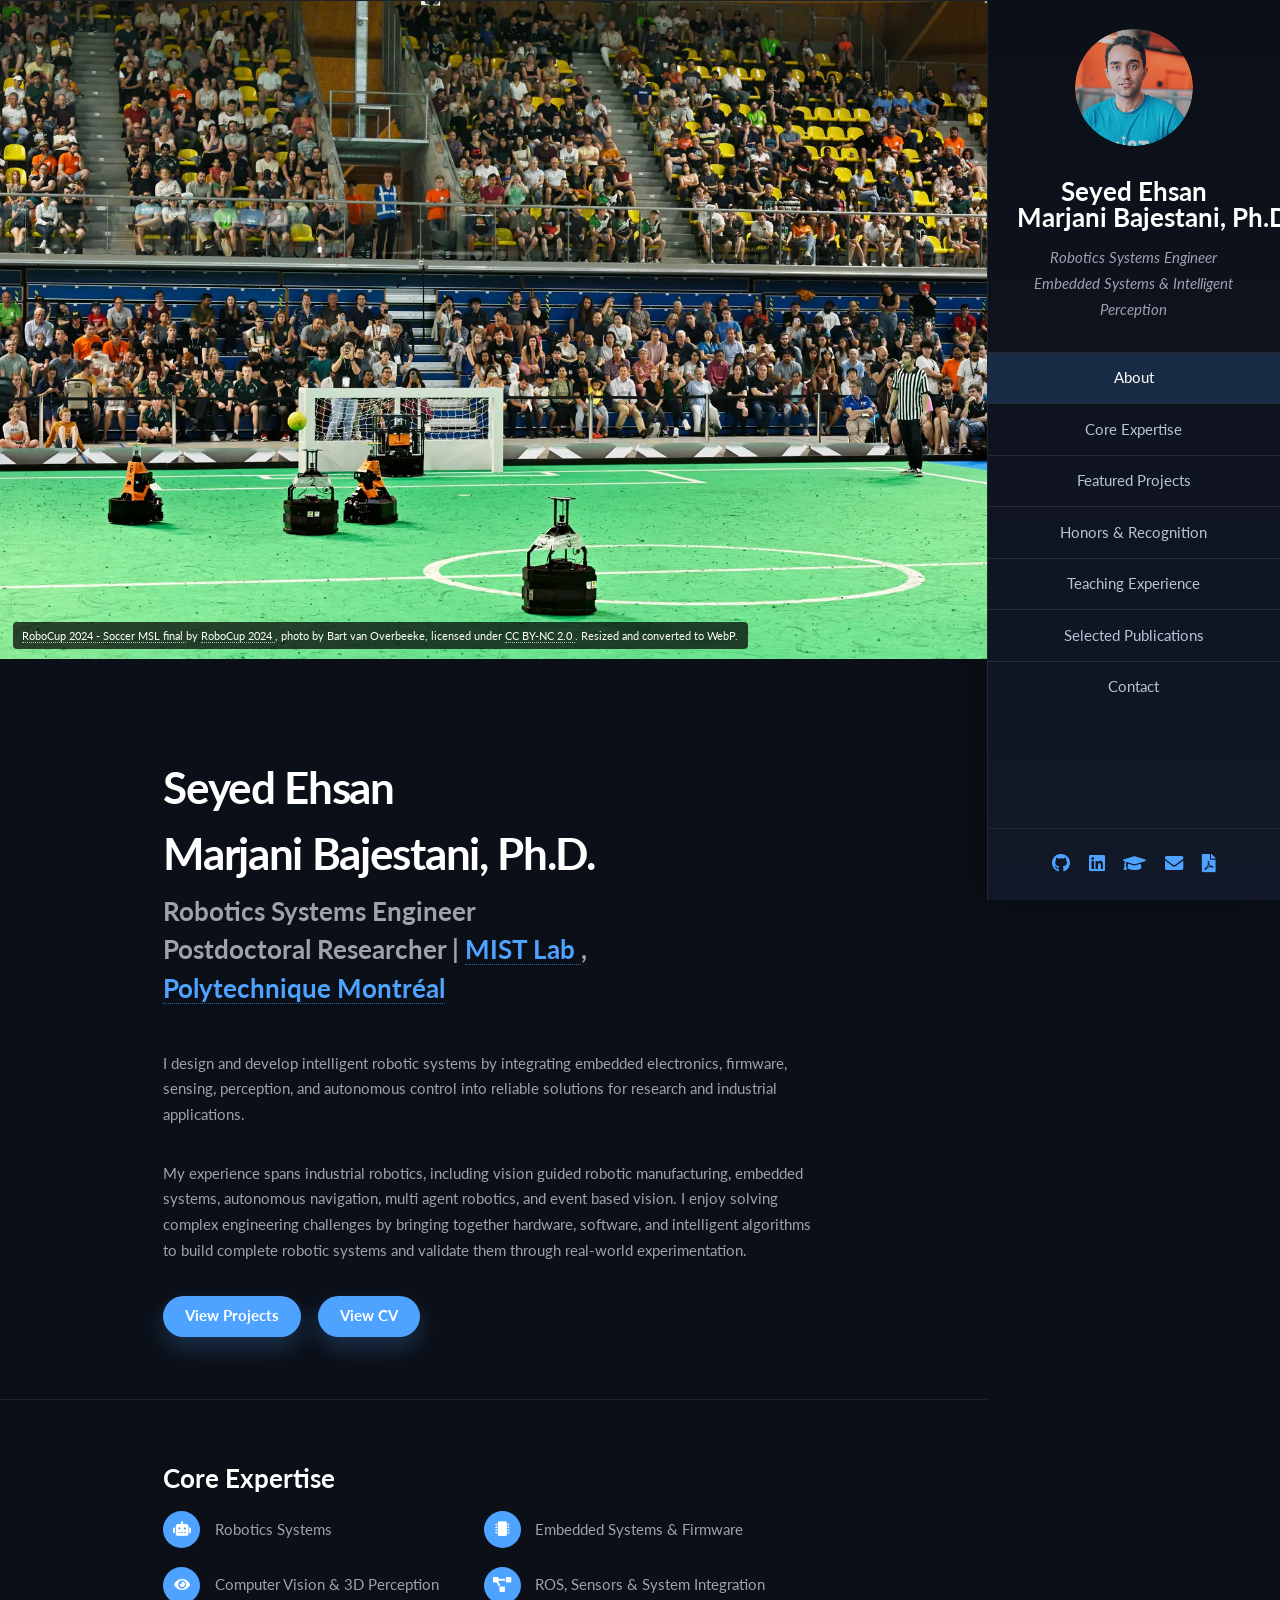
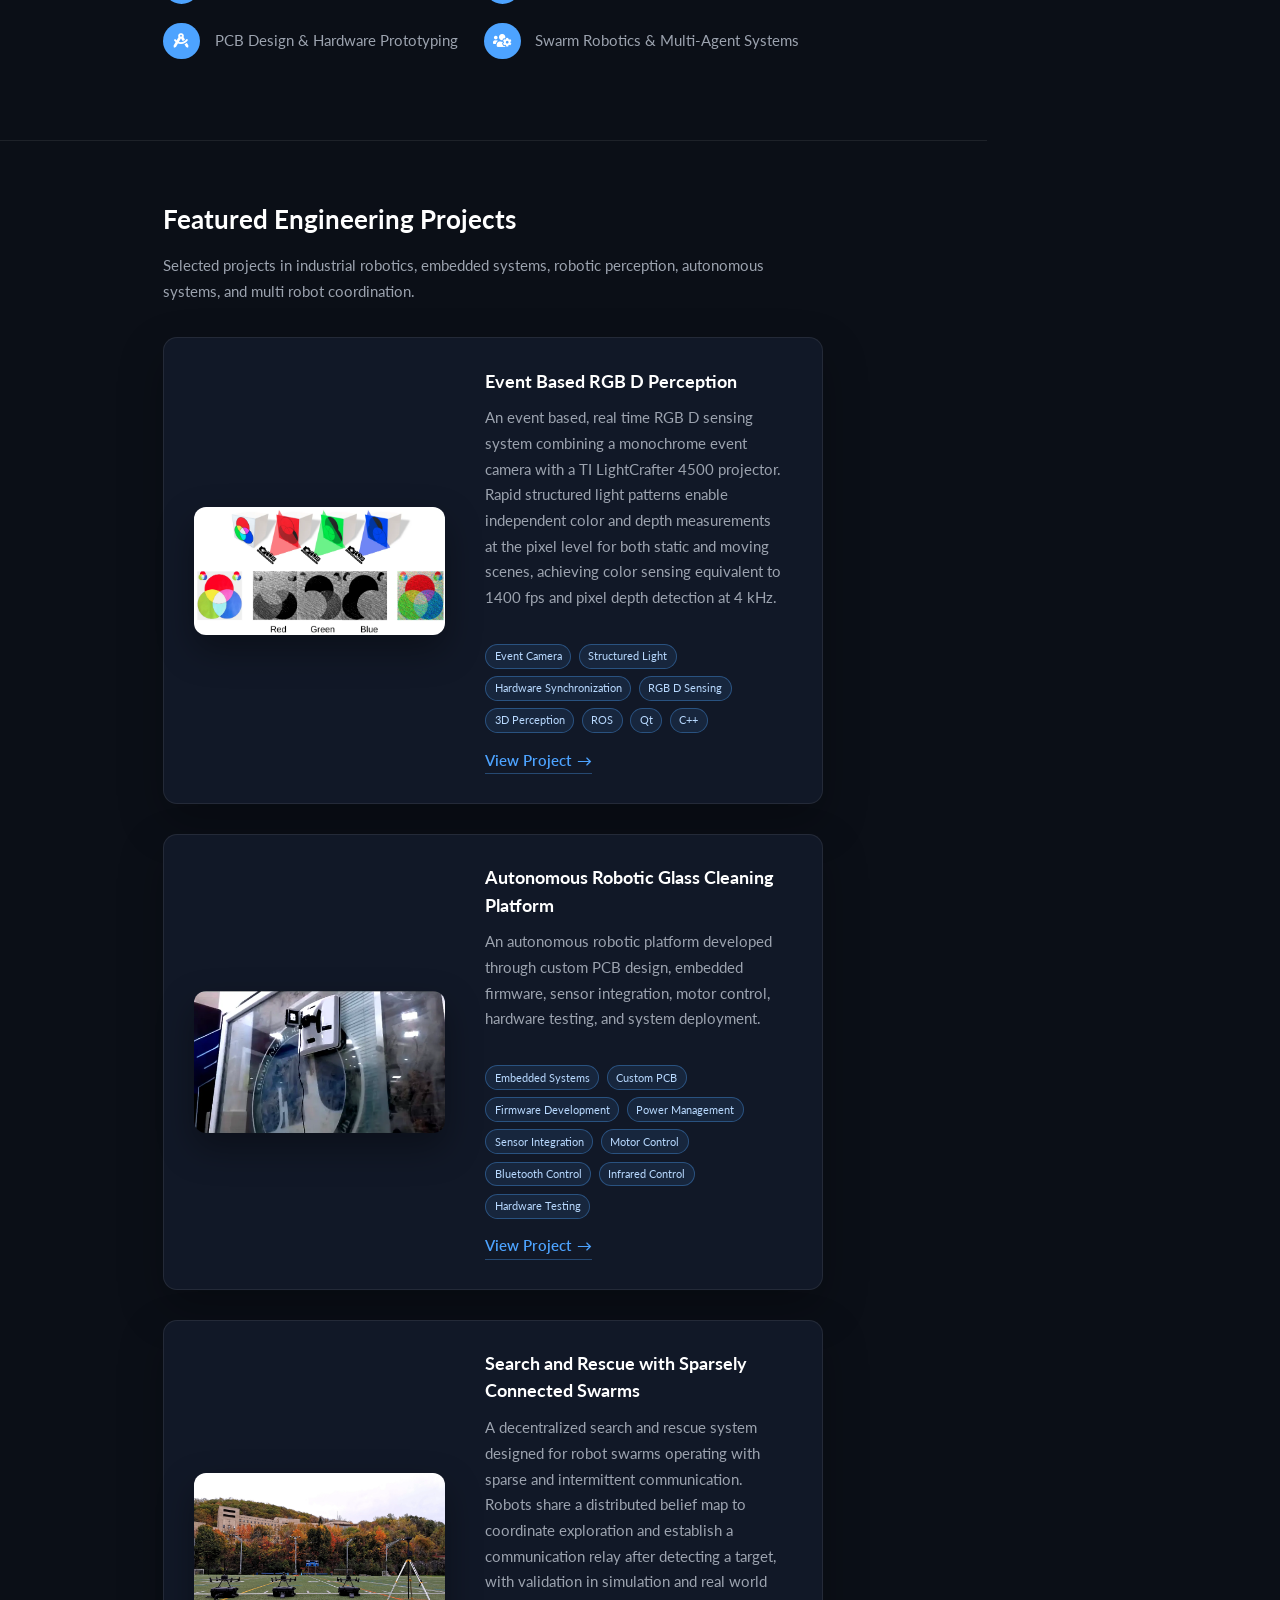
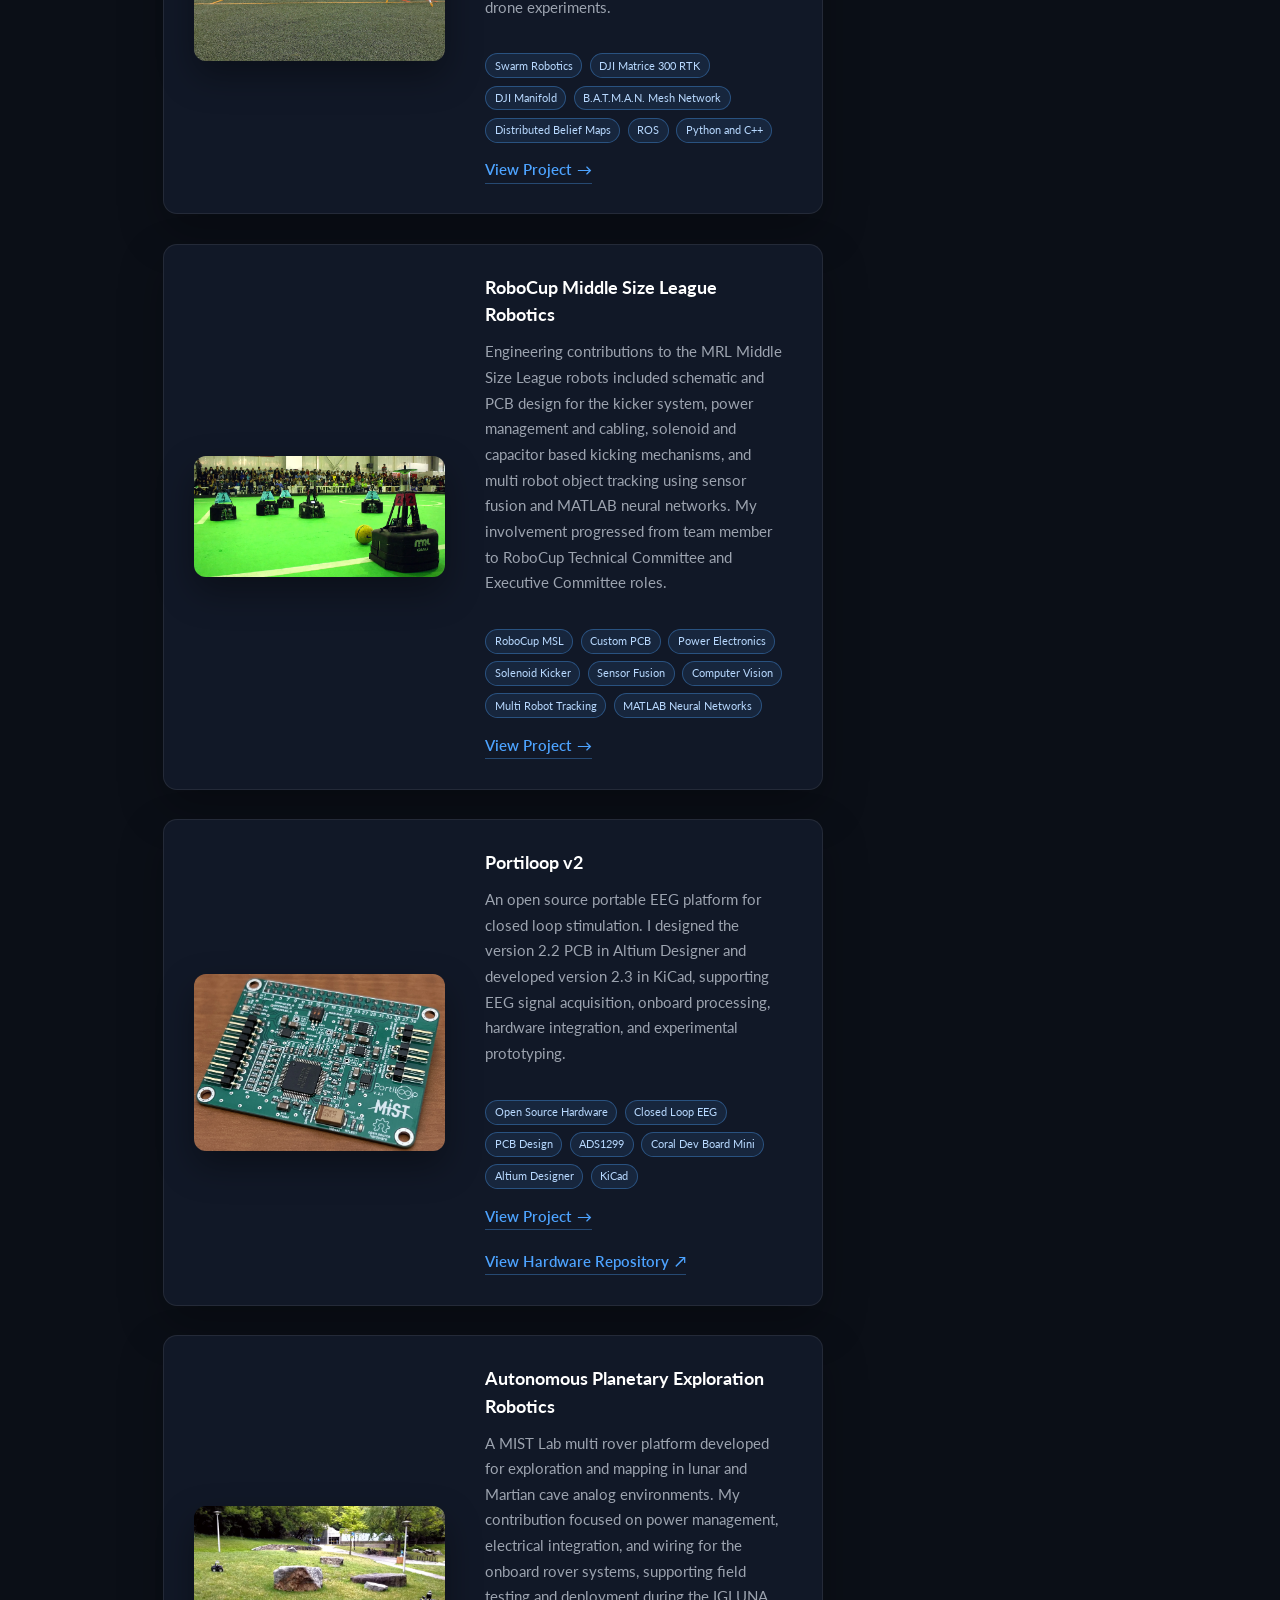
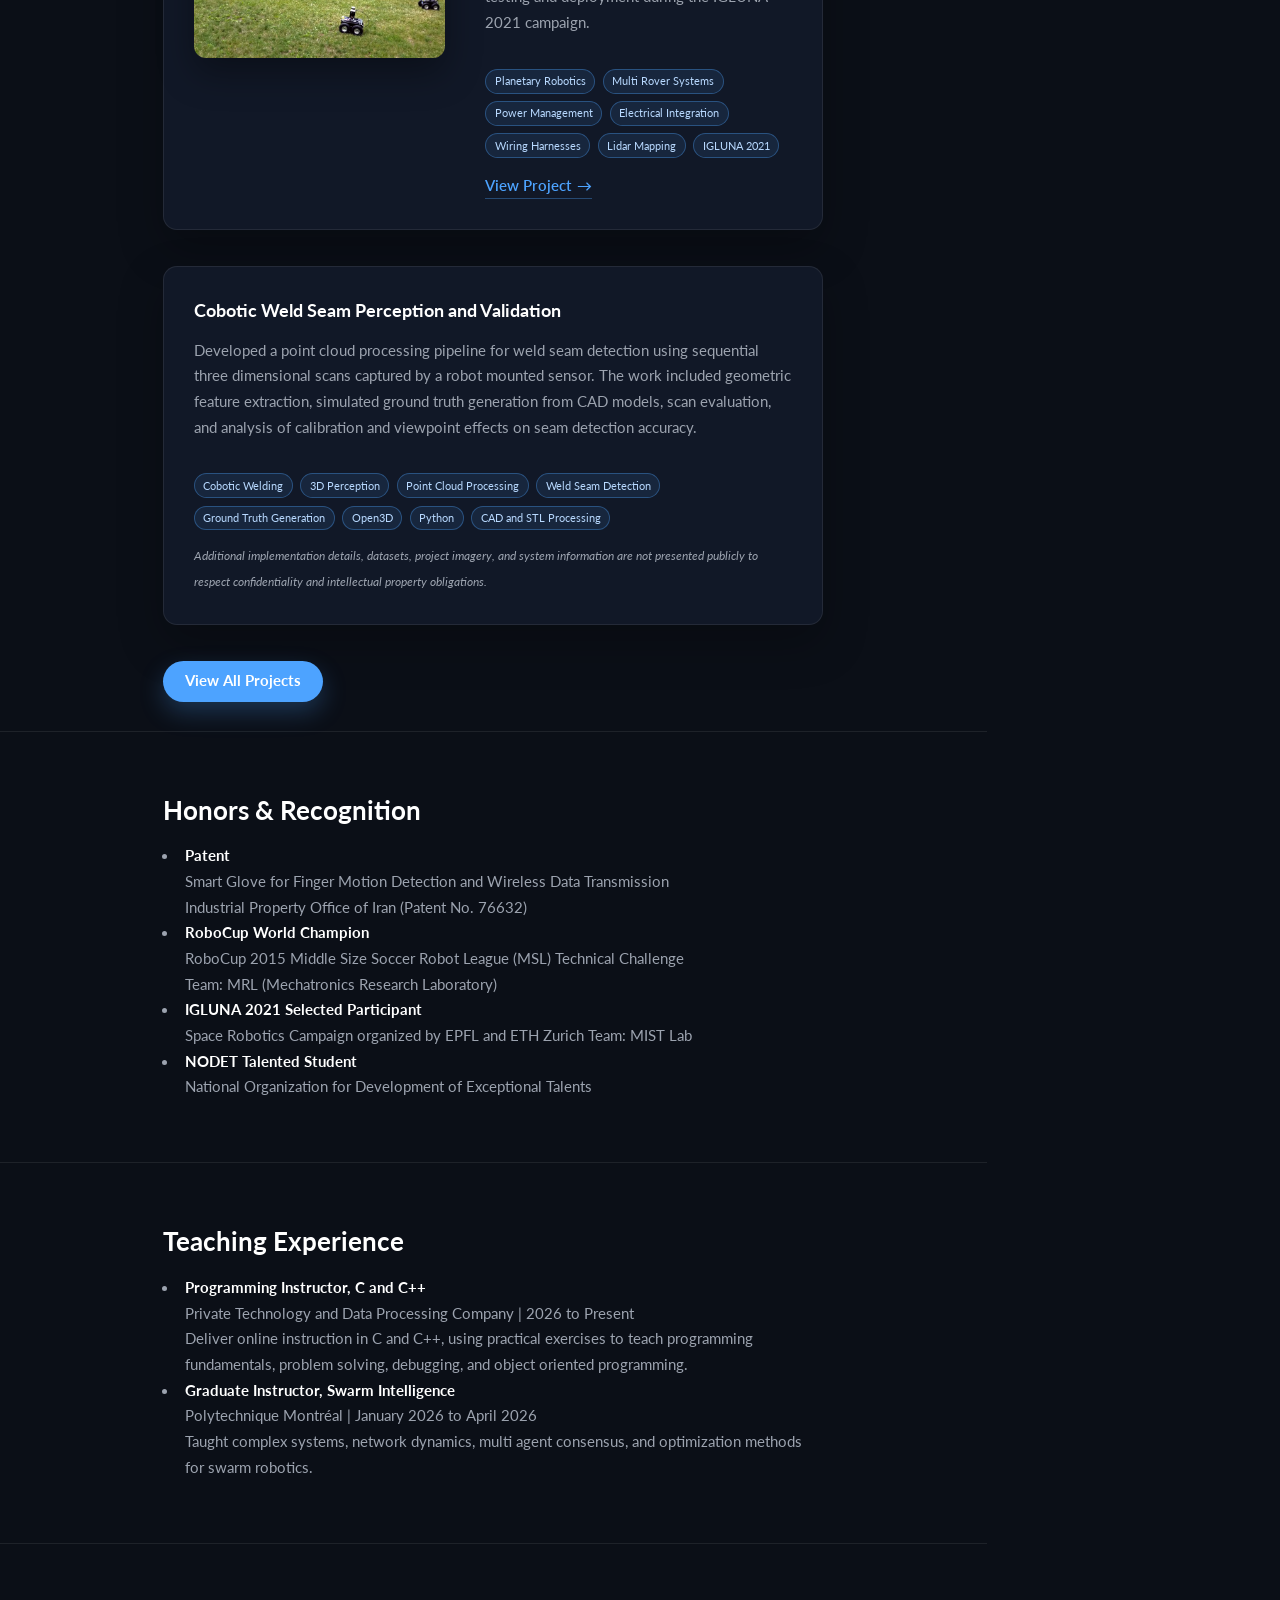
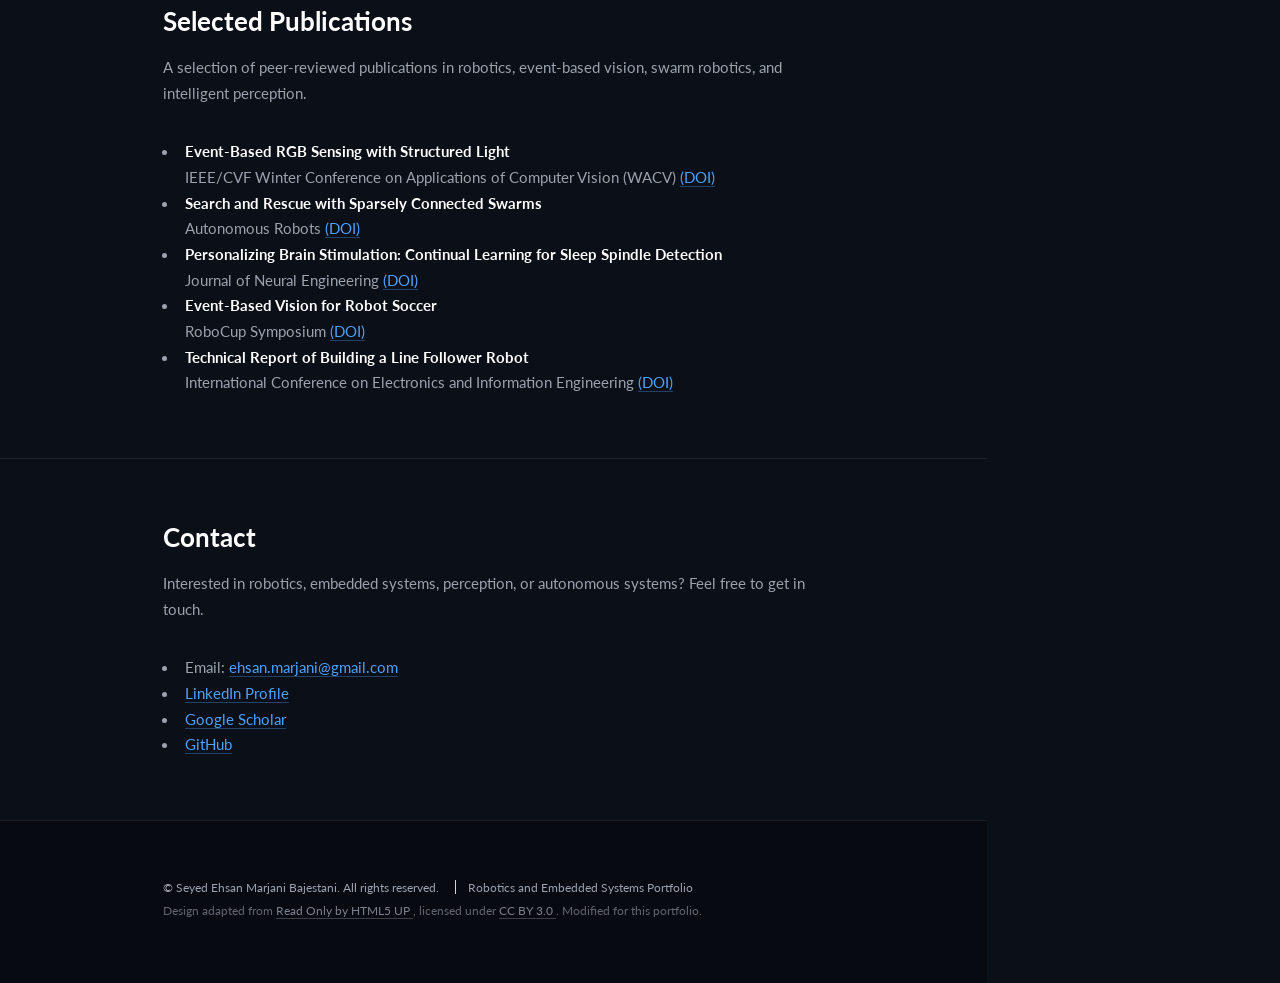
==== index.html @ 7a9eb85c "Publish engineering portfolio" ====
<!DOCTYPE HTML>
<!--
	Read Only by HTML5 UP
	html5up.net | @ajlkn
	Free for personal and commercial use under the CCA 3.0 license (html5up.net/license)
-->
<html lang="en">
	<head>
		<title>Seyed Ehsan Marjani Bajestani, Ph.D. | Robotics Systems Engineer</title>

		<meta charset="utf-8">

		<meta
			name="viewport"
			content="width=device-width, initial-scale=1">

		<meta
			name="description"
			content="Robotics systems engineering portfolio featuring embedded systems, custom electronics, intelligent perception, autonomous systems, event based vision, and multi robot robotics projects.">

		<link rel="stylesheet" href="assets/css/main.css">
		<link rel="stylesheet" href="assets/css/custom.css">
	</head>
	<body class="is-preload">

		<!-- Header -->
			<section id="header">
				<header>
    				<span class="image avatar">
        				<img src="images/profile.webp" alt="Seyed Ehsan Marjani Bajestani, Ph.D." />
    				</span>
    				<h1 id="logo">
						<a href="#">
							Seyed Ehsan<span class="sidebar-name-break"><br></span><span class="mobile-name-space"> </span>Marjani&nbsp;Bajestani,&nbsp;Ph.D.
						</a>
					</h1>
					<p>
						Robotics Systems Engineer<br>
						Embedded Systems &amp; Intelligent Perception
					</p>
				</header>

				<nav id="nav">
    				<ul>
						<li><a href="#one" class="active">About</a></li>
						<li><a href="#two">Core Expertise</a></li>
						<li><a href="#three">Featured Projects</a></li>
						<li><a href="#four">Honors &amp; Recognition</a></li>
						<li><a href="#five">Teaching Experience</a></li>
						<li><a href="#six">Selected Publications</a></li>
						<li><a href="#seven">Contact</a></li>
    				</ul>
				</nav>
				<footer>
    				<ul class="icons">
        				<li><a href="https://github.com/emarjani" class="icon brands fa-github"><span class="label">GitHub</span></a></li>
        				<li><a href="https://www.linkedin.com/in/seyed-ehsan-marjani-bajestani/" class="icon brands fa-linkedin"><span class="label">LinkedIn</span></a></li>
        				<li><a href="https://scholar.google.ca/citations?user=4OsTRVIAAAAJ&amp;hl=en" class="icon solid fa-graduation-cap"><span class="label">Google Scholar</span></a></li>
        				<li><a href="mailto:ehsan.marjani@gmail.com" class="icon solid fa-envelope"><span class="label">Email</span></a></li>
        				<li><a href="pdf/CV.pdf" target="_blank" rel="noopener noreferrer" class="icon solid fa-file-pdf"><span class="label">CV</span></a></li>
    				</ul>
				</footer>
			</section>

		<!-- Wrapper -->
			<div id="wrapper">

				<!-- Main -->
					<div id="main">

						<!-- One -->
						<section id="one">
							<div class="image main hero-image">
								<picture>
									<source
										type="image/webp"
										srcset="
											images/banner-1600.webp 1600w,
											images/banner-2560.webp 2560w
										"
										sizes="100vw">

									<img
										src="images/banner-2560.webp"
										alt="RoboCup 2024 Middle Size League soccer final"
										width="2560"
										height="1707"
										fetchpriority="high">
								</picture>

								<div class="image-credit">
									<a
										href="https://www.flickr.com/photos/robocup2024/53873465893"
										target="_blank"
										rel="noopener noreferrer">
										RoboCup 2024 - Soccer MSL final
									</a>
									by
									<a
										href="https://www.flickr.com/photos/robocup2024/"
										target="_blank"
										rel="noopener noreferrer">
										RoboCup 2024
									</a>,
									photo by Bart van Overbeeke,
									licensed under
									<a
										href="https://creativecommons.org/licenses/by-nc/2.0/"
										target="_blank"
										rel="license noopener noreferrer">
										CC BY-NC 2.0
									</a>.
									Resized and converted to WebP.
								</div>

							</div>

							<div class="container">

								<header class="major">

									<h2>Seyed Ehsan Marjani&nbsp;Bajestani,&nbsp;Ph.D.</h2>

									<p>
										Robotics Systems Engineer<br>
										Postdoctoral Researcher |
										<a
											href="https://mistlab.ca/people/ehsan-marjani/"
											target="_blank"
											rel="noopener noreferrer">
											MIST&nbsp;Lab
										</a>,
										<a
											href="https://www.polymtl.ca/"
											target="_blank"
											rel="noopener noreferrer">
											Polytechnique&nbsp;Montréal
										</a>
									</p>

								</header>

								<p>
									I design and develop intelligent robotic systems by integrating embedded
									electronics, firmware, sensing, perception, and autonomous control into
									reliable solutions for research and industrial applications.
								</p>

								<p>
									My experience spans industrial robotics, including vision guided robotic
									manufacturing, embedded systems, autonomous navigation, multi agent robotics,
									and event based vision. I enjoy solving
									complex engineering challenges by bringing together hardware, software,
									and intelligent algorithms to build complete robotic systems and validate
									them through real-world experimentation.
								</p>

								<ul class="actions">

									<li>
										<a href="#three" class="button primary">
											View Projects
										</a>
									</li>

									<li>
										<a href="pdf/CV.pdf" target="_blank" rel="noopener noreferrer" class="button">
											View CV
										</a>
									</li>

								</ul>

							</div>

						</section>


						<!-- Two -->
						<section id="two">
							<div class="container">

								<h3>Core Expertise</h3>

								<ul class="feature-icons">

									<li class="icon solid fa-robot">
										Robotics Systems
									</li>

									<li class="icon solid fa-microchip">
										Embedded Systems &amp; Firmware
									</li>

									<li class="icon solid fa-eye">
										Computer Vision &amp; 3D Perception
									</li>

									<li class="icon solid fa-project-diagram">
										ROS, Sensors &amp; System Integration
									</li>

									<li class="icon solid fa-drafting-compass">
										PCB Design &amp; Hardware Prototyping
									</li>

									<li class="icon solid fa-users-cog">
										Swarm Robotics &amp; Multi-Agent Systems
									</li>

								</ul>

							</div>
						</section>

						<!-- Three -->
						<section id="three">
							<div class="container">

								<h3>Featured Engineering Projects</h3>

								<p>
									Selected projects in industrial robotics, embedded systems, robotic
									perception, autonomous systems, and multi robot coordination.
								</p>

								<div class="features">

									<article>
										<a href="projects/event-rgbd.html" class="image">
											<img src="images/event-rgbd/ergbd.webp"
												alt="Event Based RGB D Perception">
										</a>

										<div class="inner">
											<h4>
												<a href="projects/event-rgbd.html">
													Event Based RGB D Perception
												</a>
											</h4>

											<p>
												An event based, real time RGB D sensing system combining a monochrome
												event camera with a TI LightCrafter 4500 projector. Rapid structured
												light patterns enable independent color and depth measurements at the
												pixel level for both static and moving scenes, achieving color sensing
												equivalent to 1400 fps and pixel depth detection at 4 kHz.
											</p>

											<div class="technology-tags">
												<span>Event Camera</span>
												<span>Structured Light</span>
												<span>Hardware Synchronization</span>
												<span>RGB D Sensing</span>
												<span>3D Perception</span>
												<span>ROS</span>
												<span>Qt</span>
												<span>C++</span>
											</div>
											<p class="project-link">
												<a href="projects/event-rgbd.html">
													View Project <span aria-hidden="true">&rarr;</span>
												</a>
											</p>
										</div>
									</article>


									<article>
										<a href="projects/glass-cleaner.html" class="image">
											<img src="images/glass-cleaner/glass_cleaner.webp"
												alt="Autonomous Robotic Glass Cleaning Platform">
										</a>

										<div class="inner">
											<h4>
												<a href="projects/glass-cleaner.html">
													Autonomous Robotic Glass Cleaning Platform
												</a>
											</h4>

											<p>
												An autonomous robotic platform developed through custom
												PCB design, embedded firmware, sensor integration,
												motor control, hardware testing, and system deployment.
											</p>

											<div class="technology-tags">
												<span>Embedded Systems</span>
												<span>Custom PCB</span>
												<span>Firmware Development</span>
												<span>Power Management</span>
												<span>Sensor Integration</span>
												<span>Motor Control</span>
												<span>Bluetooth Control</span>
												<span>Infrared Control</span>
												<span>Hardware Testing</span>
											</div>
											<p class="project-link">
												<a href="projects/glass-cleaner.html">
													View Project <span aria-hidden="true">&rarr;</span>
												</a>
											</p>
										</div>
									</article>


									<article>
										<a href="projects/swarm-search-rescue.html" class="image">
											<img src="images/swarm-search-rescue/swarm_search_rescue.webp"
												alt="Search and Rescue with Sparsely Connected Swarms">
										</a>

										<div class="inner">
											<h4>
												<a href="projects/swarm-search-rescue.html">
													Search and Rescue with Sparsely Connected Swarms
												</a>
											</h4>

											<p>
												A decentralized search and rescue system designed for robot swarms
												operating with sparse and intermittent communication. Robots share
												a distributed belief map to coordinate exploration and establish
												a communication relay after detecting a target, with validation in
												simulation and real world drone experiments.
											</p>

											<div class="technology-tags">
												<span>Swarm Robotics</span>
												<span>DJI Matrice 300 RTK</span>
												<span>DJI Manifold</span>
												<span>B.A.T.M.A.N. Mesh Network</span>
												<span>Distributed Belief Maps</span>
												<span>ROS</span>
												<span>Python and C++</span>
											</div>

											<p class="project-link">
												<a href="projects/swarm-search-rescue.html">
													View Project <span aria-hidden="true">&rarr;</span>
												</a>
											</p>
										</div>
									</article>


									<article>
										<a href="projects/robocup-msl.html" class="image">
											<img src="images/robocup-msl/robocup_mrl.webp"
												alt="RoboCup Middle Size League Robotics">
										</a>

										<div class="inner">
											<h4>
												<a href="projects/robocup-msl.html">
													RoboCup Middle Size League Robotics
												</a>
											</h4>

											<p>
												Engineering contributions to the MRL Middle Size League robots
												included schematic and PCB design for the kicker system, power
												management and cabling, solenoid and capacitor based kicking
												mechanisms, and multi robot object tracking using sensor fusion
												and MATLAB neural networks. My involvement progressed from team
												member to RoboCup Technical Committee and Executive Committee roles.
											</p>

											<div class="technology-tags">
												<span>RoboCup MSL</span>
												<span>Custom PCB</span>
												<span>Power Electronics</span>
												<span>Solenoid Kicker</span>
												<span>Sensor Fusion</span>
												<span>Computer Vision</span>
												<span>Multi Robot Tracking</span>
												<span>MATLAB Neural Networks</span>
											</div>

											<p class="project-link">
												<a href="projects/robocup-msl.html">
													View Project <span aria-hidden="true">&rarr;</span>
												</a>
											</p>
										</div>
									</article>


									<article>
										<a href="projects/portiloop.html" class="image">
											<img src="images/portiloop/portiloop.webp"
												alt="Portiloop v2 Open Source EEG Hardware">
										</a>

										<div class="inner">
											<h4>
												<a href="projects/portiloop.html">
													Portiloop v2
												</a>
											</h4>

											<p>
												An open source portable EEG platform for closed loop stimulation.
												I designed the version 2.2 PCB in Altium Designer and developed
												version 2.3 in KiCad, supporting EEG signal acquisition, onboard
												processing, hardware integration, and experimental prototyping.
											</p>

											<div class="technology-tags">
												<span>Open Source Hardware</span>
												<span>Closed Loop EEG</span>
												<span>PCB Design</span>
												<span>ADS1299</span>
												<span>Coral Dev Board Mini</span>
												<span>Altium Designer</span>
												<span>KiCad</span>
											</div>

											<p class="project-link">
												<a href="projects/portiloop.html">
													View Project <span aria-hidden="true">&rarr;</span>
												</a>

												<a href="https://github.com/Portiloop/portiloop-hardware"
												target="_blank"
												rel="noopener noreferrer">
													View Hardware Repository
													<span aria-hidden="true">&nearr;</span>
												</a>
											</p>
										</div>
									</article>

									<article>
										<a href="projects/planetary-exploration.html" class="image">
											<img src="images/planetary-exploration/igluna.webp"
												alt="Autonomous Planetary Exploration Robotics">
										</a>

										<div class="inner">
											<h4>
												<a href="projects/planetary-exploration.html">
													Autonomous Planetary Exploration Robotics
												</a>
											</h4>

											<p>
												A MIST Lab multi rover platform developed for exploration and
												mapping in lunar and Martian cave analog environments. My
												contribution focused on power management, electrical integration,
												and wiring for the onboard rover systems, supporting field testing
												and deployment during the IGLUNA 2021 campaign.
											</p>

											<div class="technology-tags">
												<span>Planetary Robotics</span>
												<span>Multi Rover Systems</span>
												<span>Power Management</span>
												<span>Electrical Integration</span>
												<span>Wiring Harnesses</span>
												<span>Lidar Mapping</span>
												<span>IGLUNA 2021</span>
											</div>

											<p class="project-link">
												<a href="projects/planetary-exploration.html">
													View Project <span aria-hidden="true">&rarr;</span>
												</a>
											</p>
										</div>
									</article>

								</div>

								<div class="restricted-project">

								<h4>Cobotic Weld Seam Perception and Validation</h4>

								<p>
									Developed a point cloud processing pipeline for weld seam detection
									using sequential three dimensional scans captured by a robot mounted
									sensor. The work included geometric feature extraction, simulated
									ground truth generation from CAD models, scan evaluation, and analysis
									of calibration and viewpoint effects on seam detection accuracy.
								</p>

								<div class="technology-tags">
									<span>Cobotic Welding</span>
									<span>3D Perception</span>
									<span>Point Cloud Processing</span>
									<span>Weld Seam Detection</span>
									<span>Ground Truth Generation</span>
									<span>Open3D</span>
									<span>Python</span>
									<span>CAD and STL Processing</span>
								</div>

								<p class="confidentiality-note">
									Additional implementation details, datasets, project imagery, and
									system information are not presented publicly to respect confidentiality
									and intellectual property obligations.
								</p>

							</div>

								<ul class="actions all-projects-action">
									<li>
										<a href="projects/index.html" class="button">
											View All Projects
										</a>
									</li>
								</ul>

							</div>
						</section>

						<!-- Four -->
							<section id="four">
								<div class="container">
        							<h3>Honors &amp; Recognition</h3>

        							<ul>
										<li>
											<strong>Patent</strong><br>
											Smart Glove for Finger Motion Detection and Wireless Data Transmission<br>
											Industrial Property Office of Iran (Patent No. 76632)
										</li>

	            						<li>
											<strong>RoboCup World Champion</strong><br>
											RoboCup 2015 Middle Size Soccer Robot League (MSL) Technical Challenge<br>
											Team: MRL (Mechatronics Research Laboratory)
										</li>

            							<li>
	                						<strong>IGLUNA 2021 Selected Participant</strong><br>
                							Space Robotics Campaign organized by EPFL and ETH Zurich
											Team: MIST Lab
            							</li>

            							<li>
	                						<strong>NODET Talented Student</strong><br>
                							National Organization for Development of Exceptional Talents
            							</li>

        							</ul>
    							</div>
    							
							</section>

							<!-- Five -->
							<section id="five">
								<div class="container">

									<h3>Teaching Experience</h3>

									<ul>

										<li>
											<strong>Programming Instructor, C and C++</strong><br>
											Private Technology and Data Processing Company
											<span> | 2026 to Present</span><br>
											Deliver online instruction in C and C++, using practical
											exercises to teach programming fundamentals, problem solving,
											debugging, and object oriented programming.
										</li>

										<li>
											<strong>Graduate Instructor, Swarm Intelligence</strong><br>
											Polytechnique Montréal
											<span> | January 2026 to April 2026</span><br>
											Taught complex systems, network dynamics, multi agent
											consensus, and optimization methods for swarm robotics.
										</li>

									</ul>

								</div>
    							
							</section>
							
							<!-- Six -->
							<section id="six">
								<div class="container">
        							<h3>Selected Publications</h3>

        							<p>
            							A selection of peer-reviewed publications in robotics, event-based vision,
            							swarm robotics, and intelligent perception.
        							</p>

        							<ul>
            							<li>
                							<strong>Event-Based RGB Sensing with Structured Light</strong><br>
                							IEEE/CVF Winter Conference on Applications of Computer Vision (WACV)
											<a href="https://doi.org/10.1109/WACV56688.2023.00542" target="_blank">(DOI)</a>
            							</li>

            							<li>
                							<strong>Search and Rescue with Sparsely Connected Swarms</strong><br>
                							Autonomous Robots
											<a href="https://doi.org/10.1007/s10514-022-10080-7" target="_blank">(DOI)</a>
            							</li>

            							<li>
                							<strong>Personalizing Brain Stimulation: Continual Learning for Sleep Spindle Detection</strong><br>
                							Journal of Neural Engineering
											<a href="https://doi.org/10.1088/1741-2552/adebb1" target="_blank">(DOI)</a>
            							</li>

            							<li>
                							<strong>Event-Based Vision for Robot Soccer</strong><br>
                							RoboCup Symposium
											<a href="https://doi.org/10.1007/978-3-031-85859-8_26" target="_blank">(DOI)</a>
            							</li>

										<li>
                							<strong>Technical Report of Building a Line Follower Robot</strong><br>
                							International Conference on Electronics and Information Engineering
											<a href="https://doi.org/10.1109/ICEIE.2010.5559826" target="_blank">(DOI)</a>
            							</li>
        							</ul>
    							</div>

							</section>

							<!-- Seven -->
							<section id="seven">
								<div class="container">

									<h3>Contact</h3>

									<p>
									Interested in robotics, embedded systems, perception, or autonomous systems?
									Feel free to get in touch.
									</p>

									<ul>
										<li>Email: <a href="mailto:ehsan.marjani@gmail.com">ehsan.marjani@gmail.com</a></li>
										<li><a href="https://www.linkedin.com/in/seyed-ehsan-marjani-bajestani/" target="_blank">LinkedIn Profile</a></li>
										<li><a href="https://scholar.google.ca/citations?user=4OsTRVIAAAAJ&amp;hl=en" target="_blank">Google Scholar</a></li>
										<li><a href="https://github.com/emarjani" target="_blank">GitHub</a></li>
									</ul>

								</div>
							</section>
						
					</div>

				<!-- Footer -->
					<section id="footer">

						<div class="container">

							<ul class="copyright">

								<li>
									&copy; Seyed Ehsan Marjani Bajestani. All rights reserved.
								</li>

								<li>
									Robotics and Embedded Systems Portfolio
								</li>

								<li class="template-credit">
									Design adapted from
									<a
										href="https://html5up.net/read-only"
										target="_blank"
										rel="noopener noreferrer">
										Read Only by HTML5 UP
									</a>,
									licensed under
									<a
										href="https://creativecommons.org/licenses/by/3.0/"
										target="_blank"
										rel="license noopener noreferrer">
										CC BY 3.0
									</a>.
									Modified for this portfolio.
								</li>

							</ul>

						</div>

					</section>

			</div>

		<!-- Scripts -->
			<script src="assets/js/jquery.min.js"></script>
			<script src="assets/js/jquery.scrollex.min.js"></script>
			<script src="assets/js/jquery.scrolly.min.js"></script>
			<script src="assets/js/browser.min.js"></script>
			<script src="assets/js/breakpoints.min.js"></script>
			<script src="assets/js/util.js"></script>
			<script src="assets/js/main.js"></script>
			<script src="assets/js/custom.js"></script>

	</body>
</html>
---- assets/css/main.css ----
@import url("fontawesome-all.min.css");
@import url("https://fonts.googleapis.com/css?family=Lato:400,400italic,700,700italic|Source+Code+Pro:400");

/*
	Read Only by HTML5 UP
	html5up.net | @ajlkn
	Free for personal and commercial use under the CCA 3.0 license (html5up.net/license)
*/

html, body, div, span, applet, object,
iframe, h1, h2, h3, h4, h5, h6, p, blockquote,
pre, a, abbr, acronym, address, big, cite,
code, del, dfn, em, img, ins, kbd, q, s, samp,
small, strike, strong, sub, sup, tt, var, b,
u, i, center, dl, dt, dd, ol, ul, li, fieldset,
form, label, legend, table, caption, tbody,
tfoot, thead, tr, th, td, article, aside,
canvas, details, embed, figure, figcaption,
footer, header, hgroup, menu, nav, output, ruby,
section, summary, time, mark, audio, video {
	margin: 0;
	padding: 0;
	border: 0;
	font-size: 100%;
	font: inherit;
	vertical-align: baseline;}

article, aside, details, figcaption, figure,
footer, header, hgroup, menu, nav, section {
	display: block;}

body {
	line-height: 1;
}

ol, ul {
	list-style: none;
}

blockquote, q {
	quotes: none;
}

	blockquote:before, blockquote:after, q:before, q:after {
		content: '';
		content: none;
	}

table {
	border-collapse: collapse;
	border-spacing: 0;
}

body {
	-webkit-text-size-adjust: none;
}

mark {
	background-color: transparent;
	color: inherit;
}

input::-moz-focus-inner {
	border: 0;
	padding: 0;
}

input, select, textarea {
	-moz-appearance: none;
	-webkit-appearance: none;
	-ms-appearance: none;
	appearance: none;
}

/* Basic */

	html {
		box-sizing: border-box;
	}

	*, *:before, *:after {
		box-sizing: inherit;
	}

	body {
		background: #fff;
	}

		body.is-preload *, body.is-preload *:before, body.is-preload *:after {
			-moz-animation: none !important;
			-webkit-animation: none !important;
			-ms-animation: none !important;
			animation: none !important;
			-moz-transition: none !important;
			-webkit-transition: none !important;
			-ms-transition: none !important;
			transition: none !important;
		}

	body, input, select, textarea {
		color: #888;
		font-family: "Lato", sans-serif;
		font-size: 16pt;
		font-weight: 400;
		line-height: 1.75em;
	}

	a {
		-moz-transition: color 0.2s ease-in-out, border-color 0.2s ease-in-out;
		-webkit-transition: color 0.2s ease-in-out, border-color 0.2s ease-in-out;
		-ms-transition: color 0.2s ease-in-out, border-color 0.2s ease-in-out;
		transition: color 0.2s ease-in-out, border-color 0.2s ease-in-out;
		border-bottom: solid 1px #e4e4e4;
		color: inherit;
		text-decoration: none;
	}

		a:hover {
			border-bottom-color: transparent;
			color: #4acaa8 !important;
		}

	strong, b {
		color: #777;
		font-weight: 700;
	}

	em, i {
		font-style: italic;
	}

	p {
		margin: 0 0 2.25em 0;
	}

	h1, h2, h3, h4, h5, h6 {
		color: #777;
		font-weight: 700;
		line-height: 1em;
		margin: 0 0 0.5625em 0;
	}

		h1 a, h2 a, h3 a, h4 a, h5 a, h6 a {
			border: 0;
			color: inherit;
			text-decoration: none;
		}

	h2 {
		font-size: 2em;
		line-height: 1.5em;
	}

	h3 {
		font-size: 1.75em;
		line-height: 1.5em;
	}

	h4 {
		font-size: 1.25em;
		line-height: 1.5em;
	}

	h5 {
		font-size: 0.9em;
		line-height: 1.5em;
	}

	h6 {
		font-size: 0.7em;
		line-height: 1.5em;
	}

	sub {
		font-size: 0.8em;
		position: relative;
		top: 0.5em;
	}

	sup {
		font-size: 0.8em;
		position: relative;
		top: -0.5em;
	}

	hr {
		border: 0;
		border-bottom: solid 2px #f4f4f4;
		margin: 2.25em 0;
	}

		hr.major {
			margin: 3.375em 0;
		}

	blockquote {
		border-left: solid 8px #e4e4e4;
		font-style: italic;
		margin: 0 0 2.25em 0;
		padding: 0.5em 0 0.5em 2em;
	}

	code {
		background: #555;
		border-radius: 5px;
		color: #fff;
		font-family: "Source Code Pro", monospace;
		font-size: 0.9em;
		margin: 0 0.25em;
		padding: 0.25em 0.65em;
	}

	pre {
		font-family: "Source Code Pro", monospace;
		font-size: 0.9em;
		margin: 0 0 2.25em 0;
	}

		pre code {
			-webkit-overflow-scrolling: touch;
			display: block;
			line-height: 1.5em;
			overflow-x: auto;
			padding: 1em 1.5em;
		}

	.align-left {
		text-align: left;
	}

	.align-center {
		text-align: center;
	}

	.align-right {
		text-align: right;
	}

/* Row */

	.row {
		display: flex;
		flex-wrap: wrap;
		box-sizing: border-box;
		align-items: stretch;
	}

		.row > * {
			box-sizing: border-box;
		}

		.row.gtr-uniform > * > :last-child {
			margin-bottom: 0;
		}

		.row.aln-left {
			justify-content: flex-start;
		}

		.row.aln-center {
			justify-content: center;
		}

		.row.aln-right {
			justify-content: flex-end;
		}

		.row.aln-top {
			align-items: flex-start;
		}

		.row.aln-middle {
			align-items: center;
		}

		.row.aln-bottom {
			align-items: flex-end;
		}

		.row > .imp {
			order: -1;
		}

		.row > .col-1 {
			width: 8.33333%;
		}

		.row > .off-1 {
			margin-left: 8.33333%;
		}

		.row > .col-2 {
			width: 16.66667%;
		}

		.row > .off-2 {
			margin-left: 16.66667%;
		}

		.row > .col-3 {
			width: 25%;
		}

		.row > .off-3 {
			margin-left: 25%;
		}

		.row > .col-4 {
			width: 33.33333%;
		}

		.row > .off-4 {
			margin-left: 33.33333%;
		}

		.row > .col-5 {
			width: 41.66667%;
		}

		.row > .off-5 {
			margin-left: 41.66667%;
		}

		.row > .col-6 {
			width: 50%;
		}

		.row > .off-6 {
			margin-left: 50%;
		}

		.row > .col-7 {
			width: 58.33333%;
		}

		.row > .off-7 {
			margin-left: 58.33333%;
		}

		.row > .col-8 {
			width: 66.66667%;
		}

		.row > .off-8 {
			margin-left: 66.66667%;
		}

		.row > .col-9 {
			width: 75%;
		}

		.row > .off-9 {
			margin-left: 75%;
		}

		.row > .col-10 {
			width: 83.33333%;
		}

		.row > .off-10 {
			margin-left: 83.33333%;
		}

		.row > .col-11 {
			width: 91.66667%;
		}

		.row > .off-11 {
			margin-left: 91.66667%;
		}

		.row > .col-12 {
			width: 100%;
		}

		.row > .off-12 {
			margin-left: 100%;
		}

		.row.gtr-0 {
			margin-top: 0;
			margin-left: 0em;
		}

			.row.gtr-0 > * {
				padding: 0 0 0 0em;
			}

			.row.gtr-0.gtr-uniform {
				margin-top: 0em;
			}

				.row.gtr-0.gtr-uniform > * {
					padding-top: 0em;
				}

		.row.gtr-25 {
			margin-top: 0;
			margin-left: -0.5em;
		}

			.row.gtr-25 > * {
				padding: 0 0 0 0.5em;
			}

			.row.gtr-25.gtr-uniform {
				margin-top: -0.5em;
			}

				.row.gtr-25.gtr-uniform > * {
					padding-top: 0.5em;
				}

		.row.gtr-50 {
			margin-top: 0;
			margin-left: -1em;
		}

			.row.gtr-50 > * {
				padding: 0 0 0 1em;
			}

			.row.gtr-50.gtr-uniform {
				margin-top: -1em;
			}

				.row.gtr-50.gtr-uniform > * {
					padding-top: 1em;
				}

		.row {
			margin-top: 0;
			margin-left: -2em;
		}

			.row > * {
				padding: 0 0 0 2em;
			}

			.row.gtr-uniform {
				margin-top: -2em;
			}

				.row.gtr-uniform > * {
					padding-top: 2em;
				}

		.row.gtr-150 {
			margin-top: 0;
			margin-left: -3em;
		}

			.row.gtr-150 > * {
				padding: 0 0 0 3em;
			}

			.row.gtr-150.gtr-uniform {
				margin-top: -3em;
			}

				.row.gtr-150.gtr-uniform > * {
					padding-top: 3em;
				}

		.row.gtr-200 {
			margin-top: 0;
			margin-left: -4em;
		}

			.row.gtr-200 > * {
				padding: 0 0 0 4em;
			}

			.row.gtr-200.gtr-uniform {
				margin-top: -4em;
			}

				.row.gtr-200.gtr-uniform > * {
					padding-top: 4em;
				}

		@media screen and (max-width: 1680px) {

			.row {
				display: flex;
				flex-wrap: wrap;
				box-sizing: border-box;
				align-items: stretch;
			}

				.row > * {
					box-sizing: border-box;
				}

				.row.gtr-uniform > * > :last-child {
					margin-bottom: 0;
				}

				.row.aln-left {
					justify-content: flex-start;
				}

				.row.aln-center {
					justify-content: center;
				}

				.row.aln-right {
					justify-content: flex-end;
				}

				.row.aln-top {
					align-items: flex-start;
				}

				.row.aln-middle {
					align-items: center;
				}

				.row.aln-bottom {
					align-items: flex-end;
				}

				.row > .imp-xlarge {
					order: -1;
				}

				.row > .col-1-xlarge {
					width: 8.33333%;
				}

				.row > .off-1-xlarge {
					margin-left: 8.33333%;
				}

				.row > .col-2-xlarge {
					width: 16.66667%;
				}

				.row > .off-2-xlarge {
					margin-left: 16.66667%;
				}

				.row > .col-3-xlarge {
					width: 25%;
				}

				.row > .off-3-xlarge {
					margin-left: 25%;
				}

				.row > .col-4-xlarge {
					width: 33.33333%;
				}

				.row > .off-4-xlarge {
					margin-left: 33.33333%;
				}

				.row > .col-5-xlarge {
					width: 41.66667%;
				}

				.row > .off-5-xlarge {
					margin-left: 41.66667%;
				}

				.row > .col-6-xlarge {
					width: 50%;
				}

				.row > .off-6-xlarge {
					margin-left: 50%;
				}

				.row > .col-7-xlarge {
					width: 58.33333%;
				}

				.row > .off-7-xlarge {
					margin-left: 58.33333%;
				}

				.row > .col-8-xlarge {
					width: 66.66667%;
				}

				.row > .off-8-xlarge {
					margin-left: 66.66667%;
				}

				.row > .col-9-xlarge {
					width: 75%;
				}

				.row > .off-9-xlarge {
					margin-left: 75%;
				}

				.row > .col-10-xlarge {
					width: 83.33333%;
				}

				.row > .off-10-xlarge {
					margin-left: 83.33333%;
				}

				.row > .col-11-xlarge {
					width: 91.66667%;
				}

				.row > .off-11-xlarge {
					margin-left: 91.66667%;
				}

				.row > .col-12-xlarge {
					width: 100%;
				}

				.row > .off-12-xlarge {
					margin-left: 100%;
				}

				.row.gtr-0 {
					margin-top: 0;
					margin-left: 0em;
				}

					.row.gtr-0 > * {
						padding: 0 0 0 0em;
					}

					.row.gtr-0.gtr-uniform {
						margin-top: 0em;
					}

						.row.gtr-0.gtr-uniform > * {
							padding-top: 0em;
						}

				.row.gtr-25 {
					margin-top: 0;
					margin-left: -0.5em;
				}

					.row.gtr-25 > * {
						padding: 0 0 0 0.5em;
					}

					.row.gtr-25.gtr-uniform {
						margin-top: -0.5em;
					}

						.row.gtr-25.gtr-uniform > * {
							padding-top: 0.5em;
						}

				.row.gtr-50 {
					margin-top: 0;
					margin-left: -1em;
				}

					.row.gtr-50 > * {
						padding: 0 0 0 1em;
					}

					.row.gtr-50.gtr-uniform {
						margin-top: -1em;
					}

						.row.gtr-50.gtr-uniform > * {
							padding-top: 1em;
						}

				.row {
					margin-top: 0;
					margin-left: -2em;
				}

					.row > * {
						padding: 0 0 0 2em;
					}

					.row.gtr-uniform {
						margin-top: -2em;
					}

						.row.gtr-uniform > * {
							padding-top: 2em;
						}

				.row.gtr-150 {
					margin-top: 0;
					margin-left: -3em;
				}

					.row.gtr-150 > * {
						padding: 0 0 0 3em;
					}

					.row.gtr-150.gtr-uniform {
						margin-top: -3em;
					}

						.row.gtr-150.gtr-uniform > * {
							padding-top: 3em;
						}

				.row.gtr-200 {
					margin-top: 0;
					margin-left: -4em;
				}

					.row.gtr-200 > * {
						padding: 0 0 0 4em;
					}

					.row.gtr-200.gtr-uniform {
						margin-top: -4em;
					}

						.row.gtr-200.gtr-uniform > * {
							padding-top: 4em;
						}

		}

		@media screen and (max-width: 1280px) {

			.row {
				display: flex;
				flex-wrap: wrap;
				box-sizing: border-box;
				align-items: stretch;
			}

				.row > * {
					box-sizing: border-box;
				}

				.row.gtr-uniform > * > :last-child {
					margin-bottom: 0;
				}

				.row.aln-left {
					justify-content: flex-start;
				}

				.row.aln-center {
					justify-content: center;
				}

				.row.aln-right {
					justify-content: flex-end;
				}

				.row.aln-top {
					align-items: flex-start;
				}

				.row.aln-middle {
					align-items: center;
				}

				.row.aln-bottom {
					align-items: flex-end;
				}

				.row > .imp-large {
					order: -1;
				}

				.row > .col-1-large {
					width: 8.33333%;
				}

				.row > .off-1-large {
					margin-left: 8.33333%;
				}

				.row > .col-2-large {
					width: 16.66667%;
				}

				.row > .off-2-large {
					margin-left: 16.66667%;
				}

				.row > .col-3-large {
					width: 25%;
				}

				.row > .off-3-large {
					margin-left: 25%;
				}

				.row > .col-4-large {
					width: 33.33333%;
				}

				.row > .off-4-large {
					margin-left: 33.33333%;
				}

				.row > .col-5-large {
					width: 41.66667%;
				}

				.row > .off-5-large {
					margin-left: 41.66667%;
				}

				.row > .col-6-large {
					width: 50%;
				}

				.row > .off-6-large {
					margin-left: 50%;
				}

				.row > .col-7-large {
					width: 58.33333%;
				}

				.row > .off-7-large {
					margin-left: 58.33333%;
				}

				.row > .col-8-large {
					width: 66.66667%;
				}

				.row > .off-8-large {
					margin-left: 66.66667%;
				}

				.row > .col-9-large {
					width: 75%;
				}

				.row > .off-9-large {
					margin-left: 75%;
				}

				.row > .col-10-large {
					width: 83.33333%;
				}

				.row > .off-10-large {
					margin-left: 83.33333%;
				}

				.row > .col-11-large {
					width: 91.66667%;
				}

				.row > .off-11-large {
					margin-left: 91.66667%;
				}

				.row > .col-12-large {
					width: 100%;
				}

				.row > .off-12-large {
					margin-left: 100%;
				}

				.row.gtr-0 {
					margin-top: 0;
					margin-left: 0em;
				}

					.row.gtr-0 > * {
						padding: 0 0 0 0em;
					}

					.row.gtr-0.gtr-uniform {
						margin-top: 0em;
					}

						.row.gtr-0.gtr-uniform > * {
							padding-top: 0em;
						}

				.row.gtr-25 {
					margin-top: 0;
					margin-left: -0.375em;
				}

					.row.gtr-25 > * {
						padding: 0 0 0 0.375em;
					}

					.row.gtr-25.gtr-uniform {
						margin-top: -0.375em;
					}

						.row.gtr-25.gtr-uniform > * {
							padding-top: 0.375em;
						}

				.row.gtr-50 {
					margin-top: 0;
					margin-left: -0.75em;
				}

					.row.gtr-50 > * {
						padding: 0 0 0 0.75em;
					}

					.row.gtr-50.gtr-uniform {
						margin-top: -0.75em;
					}

						.row.gtr-50.gtr-uniform > * {
							padding-top: 0.75em;
						}

				.row {
					margin-top: 0;
					margin-left: -1.5em;
				}

					.row > * {
						padding: 0 0 0 1.5em;
					}

					.row.gtr-uniform {
						margin-top: -1.5em;
					}

						.row.gtr-uniform > * {
							padding-top: 1.5em;
						}

				.row.gtr-150 {
					margin-top: 0;
					margin-left: -2.25em;
				}

					.row.gtr-150 > * {
						padding: 0 0 0 2.25em;
					}

					.row.gtr-150.gtr-uniform {
						margin-top: -2.25em;
					}

						.row.gtr-150.gtr-uniform > * {
							padding-top: 2.25em;
						}

				.row.gtr-200 {
					margin-top: 0;
					margin-left: -3em;
				}

					.row.gtr-200 > * {
						padding: 0 0 0 3em;
					}

					.row.gtr-200.gtr-uniform {
						margin-top: -3em;
					}

						.row.gtr-200.gtr-uniform > * {
							padding-top: 3em;
						}

		}

		@media screen and (max-width: 1024px) {

			.row {
				display: flex;
				flex-wrap: wrap;
				box-sizing: border-box;
				align-items: stretch;
			}

				.row > * {
					box-sizing: border-box;
				}

				.row.gtr-uniform > * > :last-child {
					margin-bottom: 0;
				}

				.row.aln-left {
					justify-content: flex-start;
				}

				.row.aln-center {
					justify-content: center;
				}

				.row.aln-right {
					justify-content: flex-end;
				}

				.row.aln-top {
					align-items: flex-start;
				}

				.row.aln-middle {
					align-items: center;
				}

				.row.aln-bottom {
					align-items: flex-end;
				}

				.row > .imp-medium {
					order: -1;
				}

				.row > .col-1-medium {
					width: 8.33333%;
				}

				.row > .off-1-medium {
					margin-left: 8.33333%;
				}

				.row > .col-2-medium {
					width: 16.66667%;
				}

				.row > .off-2-medium {
					margin-left: 16.66667%;
				}

				.row > .col-3-medium {
					width: 25%;
				}

				.row > .off-3-medium {
					margin-left: 25%;
				}

				.row > .col-4-medium {
					width: 33.33333%;
				}

				.row > .off-4-medium {
					margin-left: 33.33333%;
				}

				.row > .col-5-medium {
					width: 41.66667%;
				}

				.row > .off-5-medium {
					margin-left: 41.66667%;
				}

				.row > .col-6-medium {
					width: 50%;
				}

				.row > .off-6-medium {
					margin-left: 50%;
				}

				.row > .col-7-medium {
					width: 58.33333%;
				}

				.row > .off-7-medium {
					margin-left: 58.33333%;
				}

				.row > .col-8-medium {
					width: 66.66667%;
				}

				.row > .off-8-medium {
					margin-left: 66.66667%;
				}

				.row > .col-9-medium {
					width: 75%;
				}

				.row > .off-9-medium {
					margin-left: 75%;
				}

				.row > .col-10-medium {
					width: 83.33333%;
				}

				.row > .off-10-medium {
					margin-left: 83.33333%;
				}

				.row > .col-11-medium {
					width: 91.66667%;
				}

				.row > .off-11-medium {
					margin-left: 91.66667%;
				}

				.row > .col-12-medium {
					width: 100%;
				}

				.row > .off-12-medium {
					margin-left: 100%;
				}

				.row.gtr-0 {
					margin-top: 0;
					margin-left: 0em;
				}

					.row.gtr-0 > * {
						padding: 0 0 0 0em;
					}

					.row.gtr-0.gtr-uniform {
						margin-top: 0em;
					}

						.row.gtr-0.gtr-uniform > * {
							padding-top: 0em;
						}

				.row.gtr-25 {
					margin-top: 0;
					margin-left: -0.375em;
				}

					.row.gtr-25 > * {
						padding: 0 0 0 0.375em;
					}

					.row.gtr-25.gtr-uniform {
						margin-top: -0.375em;
					}

						.row.gtr-25.gtr-uniform > * {
							padding-top: 0.375em;
						}

				.row.gtr-50 {
					margin-top: 0;
					margin-left: -0.75em;
				}

					.row.gtr-50 > * {
						padding: 0 0 0 0.75em;
					}

					.row.gtr-50.gtr-uniform {
						margin-top: -0.75em;
					}

						.row.gtr-50.gtr-uniform > * {
							padding-top: 0.75em;
						}

				.row {
					margin-top: 0;
					margin-left: -1.5em;
				}

					.row > * {
						padding: 0 0 0 1.5em;
					}

					.row.gtr-uniform {
						margin-top: -1.5em;
					}

						.row.gtr-uniform > * {
							padding-top: 1.5em;
						}

				.row.gtr-150 {
					margin-top: 0;
					margin-left: -2.25em;
				}

					.row.gtr-150 > * {
						padding: 0 0 0 2.25em;
					}

					.row.gtr-150.gtr-uniform {
						margin-top: -2.25em;
					}

						.row.gtr-150.gtr-uniform > * {
							padding-top: 2.25em;
						}

				.row.gtr-200 {
					margin-top: 0;
					margin-left: -3em;
				}

					.row.gtr-200 > * {
						padding: 0 0 0 3em;
					}

					.row.gtr-200.gtr-uniform {
						margin-top: -3em;
					}

						.row.gtr-200.gtr-uniform > * {
							padding-top: 3em;
						}

		}

		@media screen and (max-width: 736px) {

			.row {
				display: flex;
				flex-wrap: wrap;
				box-sizing: border-box;
				align-items: stretch;
			}

				.row > * {
					box-sizing: border-box;
				}

				.row.gtr-uniform > * > :last-child {
					margin-bottom: 0;
				}

				.row.aln-left {
					justify-content: flex-start;
				}

				.row.aln-center {
					justify-content: center;
				}

				.row.aln-right {
					justify-content: flex-end;
				}

				.row.aln-top {
					align-items: flex-start;
				}

				.row.aln-middle {
					align-items: center;
				}

				.row.aln-bottom {
					align-items: flex-end;
				}

				.row > .imp-small {
					order: -1;
				}

				.row > .col-1-small {
					width: 8.33333%;
				}

				.row > .off-1-small {
					margin-left: 8.33333%;
				}

				.row > .col-2-small {
					width: 16.66667%;
				}

				.row > .off-2-small {
					margin-left: 16.66667%;
				}

				.row > .col-3-small {
					width: 25%;
				}

				.row > .off-3-small {
					margin-left: 25%;
				}

				.row > .col-4-small {
					width: 33.33333%;
				}

				.row > .off-4-small {
					margin-left: 33.33333%;
				}

				.row > .col-5-small {
					width: 41.66667%;
				}

				.row > .off-5-small {
					margin-left: 41.66667%;
				}

				.row > .col-6-small {
					width: 50%;
				}

				.row > .off-6-small {
					margin-left: 50%;
				}

				.row > .col-7-small {
					width: 58.33333%;
				}

				.row > .off-7-small {
					margin-left: 58.33333%;
				}

				.row > .col-8-small {
					width: 66.66667%;
				}

				.row > .off-8-small {
					margin-left: 66.66667%;
				}

				.row > .col-9-small {
					width: 75%;
				}

				.row > .off-9-small {
					margin-left: 75%;
				}

				.row > .col-10-small {
					width: 83.33333%;
				}

				.row > .off-10-small {
					margin-left: 83.33333%;
				}

				.row > .col-11-small {
					width: 91.66667%;
				}

				.row > .off-11-small {
					margin-left: 91.66667%;
				}

				.row > .col-12-small {
					width: 100%;
				}

				.row > .off-12-small {
					margin-left: 100%;
				}

				.row.gtr-0 {
					margin-top: 0;
					margin-left: 0em;
				}

					.row.gtr-0 > * {
						padding: 0 0 0 0em;
					}

					.row.gtr-0.gtr-uniform {
						margin-top: 0em;
					}

						.row.gtr-0.gtr-uniform > * {
							padding-top: 0em;
						}

				.row.gtr-25 {
					margin-top: 0;
					margin-left: -0.3125em;
				}

					.row.gtr-25 > * {
						padding: 0 0 0 0.3125em;
					}

					.row.gtr-25.gtr-uniform {
						margin-top: -0.3125em;
					}

						.row.gtr-25.gtr-uniform > * {
							padding-top: 0.3125em;
						}

				.row.gtr-50 {
					margin-top: 0;
					margin-left: -0.625em;
				}

					.row.gtr-50 > * {
						padding: 0 0 0 0.625em;
					}

					.row.gtr-50.gtr-uniform {
						margin-top: -0.625em;
					}

						.row.gtr-50.gtr-uniform > * {
							padding-top: 0.625em;
						}

				.row {
					margin-top: 0;
					margin-left: -1.25em;
				}

					.row > * {
						padding: 0 0 0 1.25em;
					}

					.row.gtr-uniform {
						margin-top: -1.25em;
					}

						.row.gtr-uniform > * {
							padding-top: 1.25em;
						}

				.row.gtr-150 {
					margin-top: 0;
					margin-left: -1.875em;
				}

					.row.gtr-150 > * {
						padding: 0 0 0 1.875em;
					}

					.row.gtr-150.gtr-uniform {
						margin-top: -1.875em;
					}

						.row.gtr-150.gtr-uniform > * {
							padding-top: 1.875em;
						}

				.row.gtr-200 {
					margin-top: 0;
					margin-left: -2.5em;
				}

					.row.gtr-200 > * {
						padding: 0 0 0 2.5em;
					}

					.row.gtr-200.gtr-uniform {
						margin-top: -2.5em;
					}

						.row.gtr-200.gtr-uniform > * {
							padding-top: 2.5em;
						}

		}

		@media screen and (max-width: 480px) {

			.row {
				display: flex;
				flex-wrap: wrap;
				box-sizing: border-box;
				align-items: stretch;
			}

				.row > * {
					box-sizing: border-box;
				}

				.row.gtr-uniform > * > :last-child {
					margin-bottom: 0;
				}

				.row.aln-left {
					justify-content: flex-start;
				}

				.row.aln-center {
					justify-content: center;
				}

				.row.aln-right {
					justify-content: flex-end;
				}

				.row.aln-top {
					align-items: flex-start;
				}

				.row.aln-middle {
					align-items: center;
				}

				.row.aln-bottom {
					align-items: flex-end;
				}

				.row > .imp-xsmall {
					order: -1;
				}

				.row > .col-1-xsmall {
					width: 8.33333%;
				}

				.row > .off-1-xsmall {
					margin-left: 8.33333%;
				}

				.row > .col-2-xsmall {
					width: 16.66667%;
				}

				.row > .off-2-xsmall {
					margin-left: 16.66667%;
				}

				.row > .col-3-xsmall {
					width: 25%;
				}

				.row > .off-3-xsmall {
					margin-left: 25%;
				}

				.row > .col-4-xsmall {
					width: 33.33333%;
				}

				.row > .off-4-xsmall {
					margin-left: 33.33333%;
				}

				.row > .col-5-xsmall {
					width: 41.66667%;
				}

				.row > .off-5-xsmall {
					margin-left: 41.66667%;
				}

				.row > .col-6-xsmall {
					width: 50%;
				}

				.row > .off-6-xsmall {
					margin-left: 50%;
				}

				.row > .col-7-xsmall {
					width: 58.33333%;
				}

				.row > .off-7-xsmall {
					margin-left: 58.33333%;
				}

				.row > .col-8-xsmall {
					width: 66.66667%;
				}

				.row > .off-8-xsmall {
					margin-left: 66.66667%;
				}

				.row > .col-9-xsmall {
					width: 75%;
				}

				.row > .off-9-xsmall {
					margin-left: 75%;
				}

				.row > .col-10-xsmall {
					width: 83.33333%;
				}

				.row > .off-10-xsmall {
					margin-left: 83.33333%;
				}

				.row > .col-11-xsmall {
					width: 91.66667%;
				}

				.row > .off-11-xsmall {
					margin-left: 91.66667%;
				}

				.row > .col-12-xsmall {
					width: 100%;
				}

				.row > .off-12-xsmall {
					margin-left: 100%;
				}

				.row.gtr-0 {
					margin-top: 0;
					margin-left: 0em;
				}

					.row.gtr-0 > * {
						padding: 0 0 0 0em;
					}

					.row.gtr-0.gtr-uniform {
						margin-top: 0em;
					}

						.row.gtr-0.gtr-uniform > * {
							padding-top: 0em;
						}

				.row.gtr-25 {
					margin-top: 0;
					margin-left: -0.3125em;
				}

					.row.gtr-25 > * {
						padding: 0 0 0 0.3125em;
					}

					.row.gtr-25.gtr-uniform {
						margin-top: -0.3125em;
					}

						.row.gtr-25.gtr-uniform > * {
							padding-top: 0.3125em;
						}

				.row.gtr-50 {
					margin-top: 0;
					margin-left: -0.625em;
				}

					.row.gtr-50 > * {
						padding: 0 0 0 0.625em;
					}

					.row.gtr-50.gtr-uniform {
						margin-top: -0.625em;
					}

						.row.gtr-50.gtr-uniform > * {
							padding-top: 0.625em;
						}

				.row {
					margin-top: 0;
					margin-left: -1.25em;
				}

					.row > * {
						padding: 0 0 0 1.25em;
					}

					.row.gtr-uniform {
						margin-top: -1.25em;
					}

						.row.gtr-uniform > * {
							padding-top: 1.25em;
						}

				.row.gtr-150 {
					margin-top: 0;
					margin-left: -1.875em;
				}

					.row.gtr-150 > * {
						padding: 0 0 0 1.875em;
					}

					.row.gtr-150.gtr-uniform {
						margin-top: -1.875em;
					}

						.row.gtr-150.gtr-uniform > * {
							padding-top: 1.875em;
						}

				.row.gtr-200 {
					margin-top: 0;
					margin-left: -2.5em;
				}

					.row.gtr-200 > * {
						padding: 0 0 0 2.5em;
					}

					.row.gtr-200.gtr-uniform {
						margin-top: -2.5em;
					}

						.row.gtr-200.gtr-uniform > * {
							padding-top: 2.5em;
						}

		}

/* Container */

	.container {
		margin: 0 auto;
		max-width: calc(100% - 4.5em);
		width: 45em;
	}

		.container.xsmall {
			width: 11.25em;
		}

		.container.small {
			width: 22.5em;
		}

		.container.medium {
			width: 33.75em;
		}

		.container.large {
			width: 56.25em;
		}

		.container.xlarge {
			width: 67.5em;
		}

		.container.max {
			width: 100%;
		}

		@media screen and (max-width: 1024px) {

			.container {
				width: 100% !important;
			}

		}

		@media screen and (max-width: 480px) {

			.container {
				max-width: calc(100% - 3.375em);
			}

		}

/* Section/Article */

	section.special, article.special {
		text-align: center;
	}

	header p {
		color: #aaa;
		position: relative;
		margin: 0 0 1.6875em 0;
	}

	header h2 + p {
		font-size: 1.25em;
		margin-top: -0.5em;
		line-height: 1.5em;
	}

	header h3 + p {
		font-size: 1.1em;
		margin-top: -0.35em;
		line-height: 1.5em;
	}

	header h4 + p,
	header h5 + p,
	header h6 + p {
		font-size: 0.9em;
		margin-top: -0.25em;
		line-height: 1.5em;
	}

	header.major h2 {
		color: #4acaa8;
		font-size: 3.5em;
	}

		header.major h2 + p {
			color: #777;
			font-size: 1.75em;
			font-weight: 700;
			margin-top: -0.75em;
		}

/* Form */

	form {
		margin: 0 0 2.25em 0;
	}

	label {
		color: #777;
		display: block;
		font-size: 0.9em;
		font-weight: 700;
		margin: 0 0 1.125em 0;
	}

	input::-moz-focus-inner {
		border: 0;
		padding: 0;
	}

	input[type="text"],
	input[type="password"],
	input[type="email"],
	select,
	textarea {
		-moz-appearance: none;
		-webkit-appearance: none;
		-ms-appearance: none;
		appearance: none;
		border-radius: 5px;
		border: none;
		border: solid 2px #e4e4e4;
		color: inherit;
		display: block;
		outline: 0;
		padding: 0 1em;
		text-decoration: none;
		width: 100%;
	}

		input[type="text"]:invalid,
		input[type="password"]:invalid,
		input[type="email"]:invalid,
		select:invalid,
		textarea:invalid {
			box-shadow: none;
		}

		input[type="text"]:focus,
		input[type="password"]:focus,
		input[type="email"]:focus,
		select:focus,
		textarea:focus {
			border-color: #4acaa8;
		}

	select {
		background-image: url("data:image/svg+xml;charset=utf8,%3Csvg xmlns='http://www.w3.org/2000/svg' width='40' height='40' preserveAspectRatio='none' viewBox='0 0 40 40'%3E%3Cpath d='M9.4,12.3l10.4,10.4l10.4-10.4c0.2-0.2,0.5-0.4,0.9-0.4c0.3,0,0.6,0.1,0.9,0.4l3.3,3.3c0.2,0.2,0.4,0.5,0.4,0.9 c0,0.4-0.1,0.6-0.4,0.9L20.7,31.9c-0.2,0.2-0.5,0.4-0.9,0.4c-0.3,0-0.6-0.1-0.9-0.4L4.3,17.3c-0.2-0.2-0.4-0.5-0.4-0.9 c0-0.4,0.1-0.6,0.4-0.9l3.3-3.3c0.2-0.2,0.5-0.4,0.9-0.4S9.1,12.1,9.4,12.3z' fill='%23e4e4e4' /%3E%3C/svg%3E");
		background-size: 1.25em;
		background-repeat: no-repeat;
		background-position: calc(100% - 1em) center;
		height: 2.75em;
		padding-right: 2.75em;
		text-overflow: ellipsis;
	}

		select option {
			color: #777;
			background: #fff;
		}

		select:focus::-ms-value {
			background-color: transparent;
		}

		select::-ms-expand {
			display: none;
		}

	input[type="text"],
	input[type="password"],
	input[type="email"],
	select {
		height: 2.75em;
	}

	textarea {
		padding: 0.75em 1em;
	}

	input[type="checkbox"],
	input[type="radio"] {
		-moz-appearance: none;
		-webkit-appearance: none;
		-ms-appearance: none;
		appearance: none;
		display: block;
		float: left;
		margin-right: -2em;
		opacity: 0;
		width: 1em;
		z-index: -1;
	}

		input[type="checkbox"] + label,
		input[type="radio"] + label {
			text-decoration: none;
			color: #888;
			cursor: pointer;
			display: inline-block;
			font-size: 1em;
			font-weight: 400;
			padding-left: 2.4em;
			padding-right: 0.75em;
			position: relative;
		}

			input[type="checkbox"] + label:before,
			input[type="radio"] + label:before {
				-moz-osx-font-smoothing: grayscale;
				-webkit-font-smoothing: antialiased;
				display: inline-block;
				font-style: normal;
				font-variant: normal;
				text-rendering: auto;
				line-height: 1;
				text-transform: none !important;
				font-family: 'Font Awesome 5 Free';
				font-weight: 900;
			}

			input[type="checkbox"] + label:before,
			input[type="radio"] + label:before {
				background: #fafafa;
				border-radius: 5px;
				border: solid 2px #e4e4e4;
				content: '';
				display: inline-block;
				font-size: 0.8em;
				height: 2.0625em;
				left: 0;
				line-height: 2.0625em;
				position: absolute;
				text-align: center;
				top: 0;
				width: 2.0625em;
			}

		input[type="checkbox"]:checked + label:before,
		input[type="radio"]:checked + label:before {
			background: #989898;
			border-color: #989898;
			color: #ffffff;
			content: '\f00c';
		}

		input[type="checkbox"]:focus + label:before,
		input[type="radio"]:focus + label:before {
			border-color: #4acaa8;
		}

	input[type="checkbox"] + label:before {
		border-radius: 5px;
	}

	input[type="radio"] + label:before {
		border-radius: 100%;
	}

	::-webkit-input-placeholder {
		color: #aaa !important;
		font-style: italic;
		opacity: 1.0;
	}

	:-moz-placeholder {
		color: #aaa !important;
		font-style: italic;
		opacity: 1.0;
	}

	::-moz-placeholder {
		color: #aaa !important;
		font-style: italic;
		opacity: 1.0;
	}

	:-ms-input-placeholder {
		color: #aaa !important;
		font-style: italic;
		opacity: 1.0;
	}

/* Box */

	.box {
		border-radius: 5px;
		border: solid 2px #e4e4e4;
		margin-bottom: 2.25em;
		padding: 1.5em;
	}

		.box > :last-child,
		.box > :last-child > :last-child,
		.box > :last-child > :last-child > :last-child {
			margin-bottom: 0;
		}

		.box.alt {
			border: 0;
			border-radius: 0;
			padding: 0;
		}

/* Icon */

	.icon {
		text-decoration: none;
		border-bottom: none;
		position: relative;
	}

		.icon:before {
			-moz-osx-font-smoothing: grayscale;
			-webkit-font-smoothing: antialiased;
			display: inline-block;
			font-style: normal;
			font-variant: normal;
			text-rendering: auto;
			line-height: 1;
			text-transform: none !important;
			font-family: 'Font Awesome 5 Free';
			font-weight: 400;
		}

		.icon > .label {
			display: none;
		}

		.icon:before {
			line-height: inherit;
		}

		.icon.solid:before {
			font-weight: 900;
		}

		.icon.brands:before {
			font-family: 'Font Awesome 5 Brands';
		}

/* Image */

	.image {
		border-radius: 5px;
		border: 0;
		display: inline-block;
		position: relative;
	}

		.image[data-position] img {
			-moz-object-fit: cover;
			-webkit-object-fit: cover;
			-ms-object-fit: cover;
			object-fit: cover;
			display: block;
			position: absolute;
			top: 0;
			left: 0;
			width: 100%;
			height: 100%;
		}

		.image[data-position="top left"] img {
			-moz-object-position: top left;
			-webkit-object-position: top left;
			-ms-object-position: top left;
			object-position: top left;
		}

		.image[data-position="top"] img {
			-moz-object-position: top;
			-webkit-object-position: top;
			-ms-object-position: top;
			object-position: top;
		}

		.image[data-position="top right"] img {
			-moz-object-position: top right;
			-webkit-object-position: top right;
			-ms-object-position: top right;
			object-position: top right;
		}

		.image[data-position="right"] img {
			-moz-object-position: right;
			-webkit-object-position: right;
			-ms-object-position: right;
			object-position: right;
		}

		.image[data-position="bottom right"] img {
			-moz-object-position: bottom right;
			-webkit-object-position: bottom right;
			-ms-object-position: bottom right;
			object-position: bottom right;
		}

		.image[data-position="bottom"] img {
			-moz-object-position: bottom;
			-webkit-object-position: bottom;
			-ms-object-position: bottom;
			object-position: bottom;
		}

		.image[data-position="bottom left"] img {
			-moz-object-position: bottom left;
			-webkit-object-position: bottom left;
			-ms-object-position: bottom left;
			object-position: bottom left;
		}

		.image[data-position="left"] img {
			-moz-object-position: left;
			-webkit-object-position: left;
			-ms-object-position: left;
			object-position: left;
		}

		.image[data-position="center"] img {
			-moz-object-position: center;
			-webkit-object-position: center;
			-ms-object-position: center;
			object-position: center;
		}

		.image[data-position="25% 25%"] img {
			-moz-object-position: 25% 25%;
			-webkit-object-position: 25% 25%;
			-ms-object-position: 25% 25%;
			object-position: 25% 25%;
		}

		.image[data-position="75% 25%"] img {
			-moz-object-position: 75% 25%;
			-webkit-object-position: 75% 25%;
			-ms-object-position: 75% 25%;
			object-position: 75% 25%;
		}

		.image[data-position="75% 75%"] img {
			-moz-object-position: 75% 75%;
			-webkit-object-position: 75% 75%;
			-ms-object-position: 75% 75%;
			object-position: 75% 75%;
		}

		.image[data-position="25% 75%"] img {
			-moz-object-position: 25% 75%;
			-webkit-object-position: 25% 75%;
			-ms-object-position: 25% 75%;
			object-position: 25% 75%;
		}

		.image img {
			border-radius: 5px;
			display: block;
		}

		.image.left {
			float: left;
			margin: 0 2.5em 2em 0;
			top: 0.25em;
		}

		.image.right {
			float: right;
			margin: 0 0 2em 2.5em;
			top: 0.25em;
		}

		.image.fit {
			display: block;
			margin: 0 0 2.25em 0;
			width: 100%;
		}

			.image.fit img {
				display: block;
				width: 100%;
			}

		.image.avatar {
			border-radius: 100%;
			overflow: hidden;
		}

			.image.avatar img {
				border-radius: 100%;
				display: block;
				width: 100%;
			}

		.image.main {
			display: block;
			height: 20em;
			border-radius: 0;
		}

			.image.main img {
				border-radius: 0;
			}

/* List */

	ol {
		list-style: decimal;
		margin: 0 0 2.25em 0;
		padding-left: 1.25em;
	}

		ol li {
			padding-left: 0.25em;
		}

	ul {
		list-style: disc;
		margin: 0 0 2.25em 0;
		padding-left: 1em;
	}

		ul li {
			padding-left: 0.5em;
		}

		ul.alt {
			list-style: none;
			padding-left: 0;
		}

			ul.alt li {
				border-top: solid 2px #f4f4f4;
				padding: 0.5em 0;
			}

				ul.alt li:first-child {
					border-top: 0;
					padding-top: 0;
				}

	dl {
		margin: 0 0 2.25em 0;
	}

/* Actions */

	ul.actions {
		display: -moz-flex;
		display: -webkit-flex;
		display: -ms-flex;
		display: flex;
		cursor: default;
		list-style: none;
		margin-left: -1.125em;
		padding-left: 0;
	}

		ul.actions li {
			padding: 0 0 0 1.125em;
			vertical-align: middle;
		}

		ul.actions.special {
			-moz-justify-content: center;
			-webkit-justify-content: center;
			-ms-justify-content: center;
			justify-content: center;
			width: 100%;
			margin-left: 0;
		}

			ul.actions.special li:first-child {
				padding-left: 0;
			}

		ul.actions.stacked {
			-moz-flex-direction: column;
			-webkit-flex-direction: column;
			-ms-flex-direction: column;
			flex-direction: column;
			margin-left: 0;
		}

			ul.actions.stacked li {
				padding: 1.125em 0 0 0;
			}

				ul.actions.stacked li:first-child {
					padding-top: 0;
				}

		ul.actions.fit {
			width: calc(100% + 1.125em);
		}

			ul.actions.fit li {
				-moz-flex-grow: 1;
				-webkit-flex-grow: 1;
				-ms-flex-grow: 1;
				flex-grow: 1;
				-moz-flex-shrink: 1;
				-webkit-flex-shrink: 1;
				-ms-flex-shrink: 1;
				flex-shrink: 1;
				width: 100%;
			}

				ul.actions.fit li > * {
					width: 100%;
				}

			ul.actions.fit.stacked {
				width: 100%;
			}

		@media screen and (max-width: 480px) {

			ul.actions:not(.fixed) {
				-moz-flex-direction: column;
				-webkit-flex-direction: column;
				-ms-flex-direction: column;
				flex-direction: column;
				margin-left: 0;
				width: 100% !important;
			}

				ul.actions:not(.fixed) li {
					-moz-flex-grow: 1;
					-webkit-flex-grow: 1;
					-ms-flex-grow: 1;
					flex-grow: 1;
					-moz-flex-shrink: 1;
					-webkit-flex-shrink: 1;
					-ms-flex-shrink: 1;
					flex-shrink: 1;
					padding: 1.125em 0 0 0;
					text-align: center;
					width: 100%;
				}

					ul.actions:not(.fixed) li > * {
						width: 100%;
					}

					ul.actions:not(.fixed) li:first-child {
						padding-top: 0;
					}

					ul.actions:not(.fixed) li input[type="submit"],
					ul.actions:not(.fixed) li input[type="reset"],
					ul.actions:not(.fixed) li input[type="button"],
					ul.actions:not(.fixed) li button,
					ul.actions:not(.fixed) li .button {
						width: 100%;
					}

						ul.actions:not(.fixed) li input[type="submit"].icon:before,
						ul.actions:not(.fixed) li input[type="reset"].icon:before,
						ul.actions:not(.fixed) li input[type="button"].icon:before,
						ul.actions:not(.fixed) li button.icon:before,
						ul.actions:not(.fixed) li .button.icon:before {
							margin-left: -0.5rem;
						}

		}

/* Feature Icons */

	ul.feature-icons {
		list-style: none;
		padding-left: 0;
	}

		ul.feature-icons li {
			text-decoration: none;
			display: inline-block;
			margin: 0 0 1.6875em 0;
			padding: 0.35em 0 0 3.5em;
			position: relative;
			vertical-align: top;
			width: 48%;
		}

			ul.feature-icons li:before {
				-moz-osx-font-smoothing: grayscale;
				-webkit-font-smoothing: antialiased;
				display: inline-block;
				font-style: normal;
				font-variant: normal;
				text-rendering: auto;
				line-height: 1;
				text-transform: none !important;
				font-family: 'Font Awesome 5 Free';
				font-weight: 400;
			}

			ul.feature-icons li:before {
				background: #4acaa8;
				border-radius: 100%;
				color: #ffffff;
				display: block;
				height: 2.5em;
				left: 0;
				line-height: 2.5em;
				position: absolute;
				text-align: center;
				top: 0;
				width: 2.5em;
			}

/* Icons */

	ul.icons {
		cursor: default;
		list-style: none;
		padding-left: 0;
	}

		ul.icons li {
			display: inline-block;
			padding: 0 1em 0 0;
		}

			ul.icons li:last-child {
				padding-right: 0 !important;
			}

			ul.icons li .icon:before {
				font-size: 1.25em;
			}

/* Table */

	.table-wrapper {
		-webkit-overflow-scrolling: touch;
		overflow-x: auto;
	}

	table {
		margin: 0 0 2.25em 0;
		width: 100%;
	}

		table tbody tr {
			border: solid 2px #f4f4f4;
			border-left: 0;
			border-right: 0;
		}

			table tbody tr:nth-child(2n + 1) {
				background-color: #fafafa;
			}

		table td {
			padding: 0.75em 0.75em;
		}

		table th {
			color: #777;
			font-size: 0.9em;
			font-weight: 700;
			padding: 0 0.75em 0.75em 0.75em;
			text-align: left;
		}

		table thead {
			border-bottom: solid 4px #e4e4e4;
		}

		table tfoot {
			border-top: solid 4px #e4e4e4;
		}

		table.alt {
			border-collapse: separate;
		}

			table.alt tbody tr td {
				border: solid 2px #e4e4e4;
				border-left-width: 0;
				border-top-width: 0;
			}

				table.alt tbody tr td:first-child {
					border-left-width: 2px;
				}

			table.alt tbody tr:first-child td {
				border-top-width: 2px;
			}

			table.alt thead {
				border-bottom: 0;
			}

			table.alt tfoot {
				border-top: 0;
			}

/* Button */

	input[type="submit"],
	input[type="reset"],
	input[type="button"],
	.button {
		-moz-appearance: none;
		-webkit-appearance: none;
		-ms-appearance: none;
		appearance: none;
		-moz-transition: background-color 0.2s ease-in-out, color 0.2s ease-in-out;
		-webkit-transition: background-color 0.2s ease-in-out, color 0.2s ease-in-out;
		-ms-transition: background-color 0.2s ease-in-out, color 0.2s ease-in-out;
		transition: background-color 0.2s ease-in-out, color 0.2s ease-in-out;
		background-color: #989898;
		border-radius: 5px;
		border: 0;
		color: #ffffff !important;
		cursor: pointer;
		display: inline-block;
		font-weight: 700;
		height: 2.75em;
		line-height: 2.75em;
		padding: 0 1.5em;
		text-align: center;
		text-decoration: none;
		white-space: nowrap;
	}

		input[type="submit"]:hover,
		input[type="reset"]:hover,
		input[type="button"]:hover,
		.button:hover {
			background-color: #a5a5a5;
			color: #ffffff !important;
		}

		input[type="submit"]:active,
		input[type="reset"]:active,
		input[type="button"]:active,
		.button:active {
			background-color: #8b8b8b;
		}

		input[type="submit"].icon,
		input[type="reset"].icon,
		input[type="button"].icon,
		.button.icon {
			padding-left: 1.35em;
		}

			input[type="submit"].icon:before,
			input[type="reset"].icon:before,
			input[type="button"].icon:before,
			.button.icon:before {
				margin-right: 0.5em;
			}

		input[type="submit"].fit,
		input[type="reset"].fit,
		input[type="button"].fit,
		.button.fit {
			width: 100%;
		}

		input[type="submit"].small,
		input[type="reset"].small,
		input[type="button"].small,
		.button.small {
			font-size: 0.8em;
		}

		input[type="submit"].large,
		input[type="reset"].large,
		input[type="button"].large,
		.button.large {
			font-size: 1.35em;
		}

		input[type="submit"].alt,
		input[type="reset"].alt,
		input[type="button"].alt,
		.button.alt {
			background-color: transparent;
			box-shadow: inset 0 0 0 2px #e4e4e4;
			color: #777 !important;
		}

			input[type="submit"].alt:hover,
			input[type="reset"].alt:hover,
			input[type="button"].alt:hover,
			.button.alt:hover {
				background-color: #f4f4f4;
				color: #777 !important;
			}

			input[type="submit"].alt:active,
			input[type="reset"].alt:active,
			input[type="button"].alt:active,
			.button.alt:active {
				background-color: #eaeaea;
			}

			input[type="submit"].alt.icon:before,
			input[type="reset"].alt.icon:before,
			input[type="button"].alt.icon:before,
			.button.alt.icon:before {
				color: #aaa;
			}

		input[type="submit"].primary,
		input[type="reset"].primary,
		input[type="button"].primary,
		.button.primary {
			background-color: #4acaa8;
			color: #ffffff !important;
		}

			input[type="submit"].primary:hover,
			input[type="reset"].primary:hover,
			input[type="button"].primary:hover,
			.button.primary:hover {
				background-color: #5ed0b1;
			}

			input[type="submit"].primary:active,
			input[type="reset"].primary:active,
			input[type="button"].primary:active,
			.button.primary:active {
				background-color: #39c29d;
			}

		input[type="submit"].disabled, input[type="submit"]:disabled,
		input[type="reset"].disabled,
		input[type="reset"]:disabled,
		input[type="button"].disabled,
		input[type="button"]:disabled,
		.button.disabled,
		.button:disabled {
			background-color: #888 !important;
			box-shadow: inset 0 -0.15em 0 0 rgba(0, 0, 0, 0.15);
			color: #fff !important;
			cursor: default;
			opacity: 0.25;
		}

/* Features */

	.features article {
		border-top: solid 3px #f4f4f4;
		margin-bottom: 2.25em;
		padding-top: 2.25em;
	}

		.features article:first-child {
			border-top: 0;
			padding-top: 0;
		}

		.features article .image {
			display: inline-block;
			padding-right: 2.5em;
			vertical-align: middle;
			width: 48%;
		}

			.features article .image img {
				display: block;
				width: 100%;
			}

		.features article .inner {
			display: inline-block;
			vertical-align: middle;
			width: 50%;
		}

			.features article .inner > :last-child {
				margin-bottom: 0;
			}

/* Header */

	#header {
		display: -moz-flex;
		display: -webkit-flex;
		display: -ms-flex;
		display: flex;
		-moz-flex-direction: column;
		-webkit-flex-direction: column;
		-ms-flex-direction: column;
		flex-direction: column;
		-moz-justify-content: space-between;
		-webkit-justify-content: space-between;
		-ms-justify-content: space-between;
		justify-content: space-between;
		background: #4acaa8;
		color: #d2f2e9;
		height: 100%;
		overflow-y: auto;
		position: fixed;
		text-align: center;
		top: 0;
		width: 23em;
		right: 0;
	}

		#header h1, #header h2, #header h3, #header h4, #header h5, #header h6 {
			color: #ffffff;
		}

			#header h1 a, #header h2 a, #header h3 a, #header h4 a, #header h5 a, #header h6 a {
				color: #ffffff;
			}

		#header header p {
			color: #b7eadc;
		}

		#header a {
			color: #d2f2e9;
		}

			#header a:hover {
				color: #ffffff !important;
			}

		#header > header {
			-moz-flex-shrink: 0;
			-webkit-flex-shrink: 0;
			-ms-flex-shrink: 0;
			flex-shrink: 0;
			padding: 3em;
		}

			#header > header .avatar {
				display: block;
				margin: 0 auto 2.25em auto;
				width: 8em;
			}

			#header > header h1 {
				font-size: 1.75em;
				margin: 0;
			}

			#header > header p {
				color: #d2f2e9;
				font-style: italic;
				margin: 1em 0 0 0;
			}

		#header > footer {
			-moz-flex-shrink: 0;
			-webkit-flex-shrink: 0;
			-ms-flex-shrink: 0;
			flex-shrink: 0;
			bottom: 0;
			left: 0;
			padding: 2em;
			width: 100%;
		}

			#header > footer .icons {
				margin: 0;
			}

				#header > footer .icons li a {
					color: #b7eadc;
				}

		#header > nav {
			-moz-flex-grow: 1;
			-webkit-flex-grow: 1;
			-ms-flex-grow: 1;
			flex-grow: 1;
		}

			#header > nav ul {
				list-style: none;
				margin: 0;
				padding: 0;
			}

				#header > nav ul li {
					border-top: solid 2px #5ccfb1;
					display: block;
					padding: 0;
				}

					#header > nav ul li a {
						-moz-transition: none;
						-webkit-transition: none;
						-ms-transition: none;
						transition: none;
						border: 0;
						color: #ffffff !important;
						display: block;
						padding: 0.85em 0;
						text-decoration: none;
					}

						#header > nav ul li a.active {
							background: #fff;
							color: #4acaa8 !important;
						}

					#header > nav ul li:first-child {
						border-top: 0;
					}

/* Wrapper */

	#wrapper {
		background: #fff;
		padding-right: 23em;
	}

/* Main */

	#main > section {
		border-top: solid 6px #f4f4f4;
	}

		#main > section > .container {
			padding: 6em 0 4em 0;
		}

		#main > section:first-child {
			border-top: 0;
		}

/* Footer */

	#footer {
		background: #fafafa;
		border-top: 0;
		color: #c0c0c0;
		overflow: hidden;
		padding: 4em 0 2em 0;
	}

		#footer .copyright {
			line-height: 1em;
			list-style: none;
			padding: 0;
		}

			#footer .copyright li {
				border-left: solid 1px #d4d4d4;
				display: inline-block;
				font-size: 0.8em;
				margin-left: 1em;
				padding-left: 1em;
			}

				#footer .copyright li:first-child {
					border-left: 0;
					margin-left: 0;
					padding-left: 0;
				}

				#footer .copyright li a {
					color: inherit;
				}

/* XLarge */

	@media screen and (max-width: 1680px) {

		/* Basic */

			body, input, select, textarea {
				font-size: 13pt;
			}

		/* Header */

			#header {
				width: 21em;
			}

				#header > header {
					padding: 2em;
				}

				#header > footer {
					padding: 1.5em;
				}

		/* Wrapper */

			#wrapper {
				padding-right: 21em;
			}

		/* Main */

			#main > section > .container {
				padding: 4em 0 2em 0;
			}

	}

/* Large */

	@media screen and (max-width: 1280px) {

		/* Basic */

			body, input, select, textarea {
				font-size: 11pt;
			}

		/* Header */

			#header {
				width: 20em;
			}

		/* Wrapper */

			#wrapper {
				padding-right: 20em;
			}

	}

/* Medium */

	#titleBar {
		display: none;
	}

	@media screen and (max-width: 1024px) {

		/* Basic */

			html, body {
				overflow-x: hidden;
			}

			body, input, select, textarea {
				font-size: 12pt;
			}

		/* Image */

			.image.left, .image.right {
				max-width: 40%;
			}

				.image.left img, .image.right img {
					width: 100%;
				}

			.image.main {
				height: 20em;
			}

		/* Header */

			#header {
				-moz-backface-visibility: hidden;
				-webkit-backface-visibility: hidden;
				-ms-backface-visibility: hidden;
				backface-visibility: hidden;
				-moz-transition: -moz-transform 0.5s ease;
				-webkit-transition: -webkit-transform 0.5s ease;
				-ms-transition: -ms-transform 0.5s ease;
				transition: transform 0.5s ease;
				display: block;
				height: 100%;
				overflow-y: auto;
				position: fixed;
				top: 0;
				width: 23em;
				z-index: 10002;
				-moz-transform: translateX(23em);
				-webkit-transform: translateX(23em);
				-ms-transform: translateX(23em);
				transform: translateX(23em);
				right: 0;
			}

				#header > footer {
					bottom: auto;
					left: auto;
					margin: 0.5em 0 0 0;
					position: relative;
					right: auto;
					top: auto;
				}

		/* Wrapper */

			#wrapper {
				-moz-backface-visibility: hidden;
				-webkit-backface-visibility: hidden;
				-ms-backface-visibility: hidden;
				backface-visibility: hidden;
				-moz-transition: -moz-transform 0.5s ease;
				-webkit-transition: -webkit-transform 0.5s ease;
				-ms-transition: -ms-transform 0.5s ease;
				transition: transform 0.5s ease;
				padding: 44px 0 1px 0;
			}

		/* Header Panel */

			#titleBar {
				-moz-backface-visibility: hidden;
				-webkit-backface-visibility: hidden;
				-ms-backface-visibility: hidden;
				backface-visibility: hidden;
				-moz-transition: -moz-transform 0.5s ease;
				-webkit-transition: -webkit-transform 0.5s ease;
				-ms-transition: -ms-transform 0.5s ease;
				transition: transform 0.5s ease;
				display: block;
				height: 44px;
				left: 0;
				position: fixed;
				top: 0;
				width: 100%;
				z-index: 10001;
				background: #222;
				color: #fff;
				min-width: 320px;
			}

				#titleBar .title {
					color: #fff;
					display: block;
					font-weight: 700;
					height: 44px;
					line-height: 44px;
					padding: 0 1em;
					width: 100%;
					text-align: left;
				}

					#titleBar .title a {
						border: 0;
						text-decoration: none;
					}

				#titleBar .toggle {
					text-decoration: none;
					height: 4em;
					position: absolute;
					top: 0;
					width: 6em;
					border: 0;
					outline: 0;
					right: 0;
				}

					#titleBar .toggle:before {
						-moz-osx-font-smoothing: grayscale;
						-webkit-font-smoothing: antialiased;
						display: inline-block;
						font-style: normal;
						font-variant: normal;
						text-rendering: auto;
						line-height: 1;
						text-transform: none !important;
						font-family: 'Font Awesome 5 Free';
						font-weight: 900;
					}

					#titleBar .toggle:before {
						background: #4acaa8;
						color: #ffffff;
						content: '\f0c9';
						display: block;
						font-size: 18px;
						height: 44px;
						line-height: 44px;
						position: absolute;
						text-align: center;
						top: 0;
						width: 64px;
						right: 0;
					}

			body.header-visible #wrapper, body.header-visible #titleBar {
				-moz-transform: translateX(-23em);
				-webkit-transform: translateX(-23em);
				-ms-transform: translateX(-23em);
				transform: translateX(-23em);
			}

			body.header-visible #header {
				-moz-transform: translateX(0);
				-webkit-transform: translateX(0);
				-ms-transform: translateX(0);
				transform: translateX(0);
			}

	}

/* Small */

	@media screen and (max-width: 736px) {

		/* Basic */

			body, input, select, textarea {
				font-size: 12pt;
			}

			h1 br, h2 br, h3 br, h4 br, h5 br, h6 br {
				display: none;
			}

			h2 {
				font-size: 1.75em;
			}

			h3 {
				font-size: 1.5em;
			}

			h4 {
				font-size: 1em;
			}

		/* Image */

			.image.left {
				margin: 0 1.5em 1em 0;
			}

			.image.right {
				margin: 0 0 1em 1.5em;
			}

			.image.main {
				height: 12em;
			}

		/* Section/Article */

			header br {
				display: none;
			}

			header.major h2 {
				font-size: 2.5em;
			}

				header.major h2 + p {
					font-size: 1.5em;
				}

		/* Features */

			.features article .image {
				display: block;
				margin: 0 0 2.25em 0;
				padding-right: 0;
				width: 100%;
			}

			.features article .inner {
				display: block;
				width: 100%;
			}

		/* Header */

			#header {
				width: 17em;
				-moz-transform: translateX(17em);
				-webkit-transform: translateX(17em);
				-ms-transform: translateX(17em);
				transform: translateX(17em);
				right: 0;
			}

				#header > header {
					padding: 2em;
				}

					#header > header .avatar {
						margin: 0 auto 1.6875em auto;
						width: 6em;
					}

					#header > header h1 {
						font-size: 1.5em;
					}

					#header > header p {
						margin: 1em 0 0 0;
					}

				#header > footer {
					padding: 1.5em;
				}

		/* Main */

			#main > section > .container {
				padding: 2em 0 0 0;
			}

		/* Footer */

			#footer {
				text-align: center;
			}

				#footer .copyright li {
					border-left: 0;
					display: block;
					line-height: 1.75em;
					margin: 0.75em 0 0 0;
					padding-left: 0;
				}

					#footer .copyright li:first-child {
						margin-top: 0;
					}

		/* Header Panel */

			#titleBar .toggle {
				height: 4em;
				width: 6em;
			}

				#titleBar .toggle:before {
					font-size: 14px;
					width: 44px;
				}

			body.header-visible #wrapper, body.header-visible #titleBar {
				-moz-transform: translateX(-17em);
				-webkit-transform: translateX(-17em);
				-ms-transform: translateX(-17em);
				transform: translateX(-17em);
			}

	}

/* XSmall */

	@media screen and (max-width: 480px) {

		/* Basic */

			html, body {
				min-width: 320px;
			}

			body, input, select, textarea {
				font-size: 12pt;
			}

		/* List */

			ul.actions {
				margin: 0 0 2.25em 0;
			}

				ul.actions li {
					display: block;
					padding: 1.125em 0 0 0;
					text-align: center;
					width: 100%;
				}

					ul.actions li:first-child {
						padding-top: 0;
					}

					ul.actions li > * {
						width: 100%;
						margin: 0 !important;
					}

						ul.actions li > *.icon:before {
							margin-left: -2em;
						}

				ul.actions.small li {
					padding: 0.5625em 0 0 0;
				}

					ul.actions.small li:first-child {
						padding-top: 0;
					}

			ul.feature-icons li {
				display: block;
				width: 100%;
			}

		/* Button */

			input[type="submit"],
			input[type="reset"],
			input[type="button"],
			.button {
				padding: 0;
			}

	}
---- assets/css/custom.css ----
/* =========================================================
   Custom Portfolio Theme 
   ========================================================= */

:root {
	--bg: #0B0F17;
	--surface: #111827;
	--surface-soft: #162033;
	--text: #E5E7EB;
	--muted: #9CA3AF;
	--primary: #4DA3FF;
	--accent: #74b7f7;
	--border: rgba(255,255,255,0.08);
}

body {
	background: var(--bg) !important;
	color: var(--text) !important;
}

#wrapper,
#main > section {
	background: var(--bg) !important;
}

#main > section {
	border-top: 1px solid var(--border) !important;
}

p, li, header p {
	color: var(--muted) !important;
}

h1, h2, h3, h4, h5, h6,
strong, b {
	color: #ffffff !important;
}

a {
	color: var(--primary);
	border-bottom-color: rgba(77, 163, 255, 0.35);
}

a:hover {
	color: var(--accent) !important;
	border-bottom-color: var(--accent);
}

#header {
	background: linear-gradient(180deg, #0B0F17 0%, #111827 100%) !important;
	border-left: 1px solid var(--border);
	box-shadow: -10px 0 40px rgba(0,0,0,0.25);
}

header.major h2 {
	color: #ffffff !important;
	font-size: 3em;
	letter-spacing: -0.03em;
}

.features article {
	background: var(--surface);
	border: 1px solid var(--border) !important;
	border-radius: 14px;
	padding: 2em !important;
	margin-bottom: 2em;
	box-shadow: 0 18px 45px rgba(0,0,0,0.25);
}

.features article:first-child {
	padding-top: 2em !important;
}

.image img,
.features article .image img {
	border-radius: 12px;
	box-shadow: 0 15px 35px rgba(0,0,0,0.35);
}

.button,
input[type="submit"],
input[type="reset"],
input[type="button"] {
	background: var(--primary) !important;
	border-radius: 999px !important;
	color: #ffffff !important;
	box-shadow: 0 10px 25px rgba(77,163,255,0.25);
}

.button:hover,
input[type="submit"]:hover,
input[type="reset"]:hover,
input[type="button"]:hover {
	background: var(--accent) !important;
	color: #061014 !important;
}

#footer {
	background: #070A10 !important;
	color: var(--muted) !important;
	border-top: 1px solid var(--border);
}

html {
	scroll-behavior: smooth;
}

/* =========================================================
   Sidebar Final Overrides
   ========================================================= */

/* Social icons */
#header .icons a,
#header .icons a:before {
	color: #4DA3FF !important;
}

#header .icons a:hover,
#header .icons a:hover:before {
	color: #74B7F7 !important;
}

/* Navigation separators */
#header nav ul li {
	border-top: solid 1px rgba(255,255,255,0.10) !important;
}

/* Active navigation */
#header nav ul li a.active {
	background: rgba(77,163,255,0.18) !important;
	color: #ffffff !important;
}

/* Navigation hover */
#header nav ul li a:hover {
	background: rgba(77,163,255,0.10) !important;
}

/* Navigation text */
#header nav ul li a {
	color: #B8C4D6 !important;
    border-bottom: 0;
}

/* Sidebar footer border */
#header > footer {
	border-top: solid 1px rgba(255,255,255,0.08) !important;
}

/* =========================================================
   Technical Skills Icons
   ========================================================= */

ul.feature-icons li:before {
    background: #4DA3FF !important;
    color: #ffffff !important;
    border: none !important;
}

/* =========================================================
   Mobile Menu Toggle Button
   ========================================================= */

#titleBar .toggle:before {
	background: #4DA3FF !important;
}

#titleBar .toggle:hover:before {
	background: #74B7F7 !important;
}

/* =========================================================
   Sidebar Name Responsive Fix
   ========================================================= */

/* Sidebar name formatting */
#logo .mobile-name-space {
    display: none;
}

/* Mobile top bar name formatting */
#titleBar .title .sidebar-name-break {
    display: none;
}

#titleBar .title .mobile-name-space {
    display: inline;
}

/* Responsive homepage image without cropping or text overlap */
#one .image.main {
    display: block !important;
    position: relative !important;
    height: auto !important;
    overflow: hidden !important;
    margin: 0 0 2.5em 0 !important;
}

#one .image.main img {
    display: block !important;
    position: relative !important;
    top: auto !important;
    left: auto !important;
    width: 100% !important;
    max-width: 100% !important;
    height: auto !important;
    object-fit: contain !important;
    transform: none !important;
}

/* Project technology tags */
.technology-tags {
    display: flex;
    flex-wrap: wrap;
    gap: 0.5em;
    margin-top: 1em;
}

.technology-tags span {
    display: inline-block;
    padding: 0.3em 0.75em;
    border: 1px solid rgba(77, 163, 255, 0.35);
    border-radius: 999px;
    background: rgba(77, 163, 255, 0.1);
    color: #B8D9FF;
    font-size: 0.78em;
    line-height: 1.4;
}

.project-link a {
    display: inline-flex;
    align-items: center;
    gap: 0.4em;
    font-weight: 600;
    text-decoration: none;
}

.project-link a:hover {
    text-decoration: underline;
}

/* Homepage banner and visible image credit */
.hero-image {
    position: relative !important;
    display: block !important;
    height: auto !important;
    overflow: hidden !important;
}

.hero-image picture,
.hero-image img {
    display: block;
    width: 100%;
}

.hero-image img {
    position: relative !important;
    height: auto !important;
    object-fit: contain !important;
    transform: none !important;
}

.hero-image .image-credit {
    position: absolute;
    right: 0.8rem;
    bottom: 0.6rem;
    left: 0.8rem;
    z-index: 2;
    width: fit-content;
    max-width: calc(100% - 1.6rem);
    padding: 0.35rem 0.6rem;
    border-radius: 0.25rem;
    background: rgba(0, 0, 0, 0.72);
    color: #ffffff;
    font-size: 0.68rem;
    line-height: 1.45;
}

.hero-image .image-credit a {
    color: #ffffff !important;
    border-bottom: 1px dotted rgba(255, 255, 255, 0.65);
}

.hero-image .image-credit a:hover {
    color: var(--accent) !important;
    border-bottom-color: var(--accent);
}

.project-link {
    display: flex;
    flex-wrap: wrap;
    gap: 1.25em;
    margin-top: 1em;
}

/* Restricted project summary */
.restricted-project {
    margin: 2.5em 0 0 0;
    padding: 2em;
    background: var(--surface);
    border: 1px solid var(--border);
    border-radius: 14px;
    box-shadow: 0 18px 45px rgba(0, 0, 0, 0.25);
}

.restricted-project h4 {
    margin-bottom: 0.75em;
}

.confidentiality-note {
    margin: 1em 0 0 0;
    color: var(--muted);
    font-size: 0.85em;
    font-style: italic;
}

/* Space before View All Projects button */
.all-projects-action {
    margin-top: 2.5em !important;
    margin-bottom: 0 !important;
}

/* =========================================================
   Dedicated Project Pages
   ========================================================= */

.project-page #main > section:first-child {
    border-top: 0 !important;
}

/* Full project banner image without cropping */
.project-page .project-hero {
    display: block !important;
    position: relative !important;
    width: 100% !important;
    height: auto !important;
    max-height: none !important;
    overflow: hidden !important;
    margin: 0 0 2.5em 0 !important;
}

.project-page .project-hero img {
    display: block !important;
    position: relative !important;
    top: auto !important;
    left: auto !important;
    width: 100% !important;
    max-width: 100% !important;
    height: auto !important;
    max-height: none !important;
    object-fit: contain !important;
    object-position: center !important;
    transform: none !important;
}

.project-back-action {
    margin-bottom: 2em;
}

.project-introduction {
    font-size: 1.1em;
    line-height: 1.8;
}

.project-meta-grid {
    display: grid;
    grid-template-columns: repeat(4, minmax(0, 1fr));
    gap: 1em;
    margin: 2em 0;
}

.project-meta-item {
    padding: 1.25em;
    background: var(--surface);
    border: 1px solid var(--border);
    border-radius: 12px;
}

.project-meta-item strong {
    display: block;
    margin-bottom: 0.45em;
    color: #ffffff;
}

.project-meta-item span {
    display: block;
    color: var(--muted);
    line-height: 1.5;
}

.project-contribution-list {
    margin-top: 1.5em;
}

.project-contribution-list li {
    margin-bottom: 0.8em;
    padding-left: 0.3em;
}

.project-flow {
    display: flex;
    align-items: stretch;
    gap: 0.75em;
    margin: 2em 0;
    overflow-x: auto;
    padding-bottom: 0.75em;
}

.project-flow-step {
    display: flex;
    flex: 1 0 150px;
    flex-direction: column;
    justify-content: center;
    min-height: 120px;
    padding: 1em;
    text-align: center;
    background: var(--surface);
    border: 1px solid var(--border);
    border-radius: 12px;
}

.project-flow-step strong {
    display: block;
    margin-bottom: 0.45em;
    color: var(--primary) !important;
    font-size: 1.3em;
}

.project-flow-step span {
    color: var(--text);
    line-height: 1.4;
}

.project-flow-arrow {
    display: flex;
    align-items: center;
    justify-content: center;
    color: var(--primary);
    font-size: 1.5em;
}

.project-panel {
    margin-top: 1.25em;
    padding: 1.5em;
    background: var(--surface);
    border: 1px solid var(--border);
    border-radius: 12px;
}

.project-panel h4 {
    margin-bottom: 0.75em;
}

.project-panel p:last-child {
    margin-bottom: 0;
}

.project-results-grid {
    display: grid;
    grid-template-columns: repeat(2, minmax(0, 1fr));
    gap: 1em;
    margin-top: 2em;
}

.project-result {
    min-height: 150px;
    padding: 1.5em;
    background: var(--surface);
    border: 1px solid var(--border);
    border-radius: 12px;
}

.project-result strong {
    display: block;
    margin-bottom: 0.5em;
    color: var(--primary) !important;
    font-size: 1.45em;
}

.project-result span {
    display: block;
    color: var(--muted);
    line-height: 1.6;
}

.project-resource {
    margin-top: 1.5em;
    padding: 1.5em;
    background: var(--surface);
    border: 1px solid var(--border);
    border-radius: 12px;
}

.project-resource h4 {
    margin-bottom: 0.5em;
}

.project-resource .actions {
    margin-bottom: 0;
}

.project-gallery {
    display: grid;
    grid-template-columns: repeat(2, minmax(0, 1fr));
    gap: 1.5em;
    margin-top: 2em;
}

.project-gallery figure {
    margin: 0;
    padding: 1em;
    background: var(--surface);
    border: 1px solid var(--border);
    border-radius: 12px;
}

.project-gallery img {
    display: block;
    width: 100%;
    aspect-ratio: 16 / 10;
    object-fit: cover;
    border-radius: 8px;
}

.project-gallery figcaption {
    padding-top: 0.85em;
    color: var(--muted);
    font-size: 0.88em;
    line-height: 1.5;
}

.project-bottom-actions {
    margin-top: 2.5em;
}


/* Tablet */
@media screen and (max-width: 980px) {

    .project-meta-grid {
        grid-template-columns: repeat(2, minmax(0, 1fr));
    }

    .project-flow-arrow {
        display: none;
    }

    .project-flow {
        display: grid;
        grid-template-columns: repeat(2, minmax(0, 1fr));
    }

}


/* Mobile */
@media screen and (max-width: 736px) {

    .project-meta-grid,
    .project-results-grid,
    .project-gallery,
    .project-flow {
        grid-template-columns: 1fr;
    }

    .project-flow-step {
        min-height: auto;
    }

}

.project-gallery video {
    display: block;
    width: 100%;
    aspect-ratio: 744 / 430;
    object-fit: contain;
    background: #000000;
    border-radius: 8px;
}

/* Event RGB D project overview graphic */
.project-overview-graphic {
    box-sizing: border-box;
    width: calc(100% - 3em) !important;
    margin: 1.5em auto 2.5em auto !important;
    padding: 1em;
    background: var(--surface);
    border: 1px solid var(--border);
    border-radius: 14px;
    box-shadow: 0 18px 45px rgba(0, 0, 0, 0.3);
}

.project-overview-graphic img {
    display: block !important;
    width: 100% !important;
    height: auto !important;
    object-fit: contain !important;
    background: #ffffff;
    border-radius: 8px !important;
    box-shadow: none !important;
}

@media screen and (max-width: 736px) {
    .project-overview-graphic {
        width: calc(100% - 1.5em) !important;
        margin-top: 0.75em !important;
        padding: 0.5em;
    }
}

.compact-project-image {
    max-width: 700px;
    margin: 2em auto;
}

.compact-project-image img {
    display: block;
    width: 100%;
    height: auto;
    object-fit: contain;
    border-radius: 8px;
}

/* Center limited width project banners */
.project-page .project-hero.compact-project-hero {
    display: block !important;
    width: calc(100% - 2em) !important;
    max-width: 963px !important;
    margin: 1.5em auto 2.5em auto !important;
    float: none !important;
}

.project-page .project-hero.compact-project-hero img {
    display: block !important;
    width: 100% !important;
    max-width: 963px !important;
    height: auto !important;
    margin: 0 auto !important;
    object-fit: contain !important;
}

header.major p a {
    color: var(--primary) !important;
    text-decoration: none;
    border-bottom: 1px dotted rgba(77, 163, 255, 0.55);
}

header.major p a:hover {
    color: var(--accent) !important;
    border-bottom-color: var(--accent);
}



/* =========================================================
   Temporary Project Pages
   ========================================================= */

.project-placeholder-section {
    min-height: 78vh;
}

.project-placeholder-section .container {
    display: flex;
    align-items: center;
    justify-content: center;
    min-height: 78vh;
    padding-top: 4em;
    padding-bottom: 4em;
}

.project-placeholder-card {
    width: 100%;
    max-width: 850px;
    padding: 3.5em;
    text-align: center;
    background: var(--surface);
    border: 1px solid var(--border);
    border-radius: 14px;
    box-shadow: 0 18px 45px rgba(0, 0, 0, 0.25);
}

.project-status-label {
    display: inline-block;
    margin-bottom: 1.5em;
    padding: 0.45em 1em;
    color: #B8D9FF;
    font-size: 0.8em;
    font-weight: 600;
    letter-spacing: 0.08em;
    text-transform: uppercase;
    background: rgba(77, 163, 255, 0.1);
    border: 1px solid rgba(77, 163, 255, 0.35);
    border-radius: 999px;
}

.project-placeholder-card h2 {
    margin-bottom: 0.6em;
    color: #ffffff !important;
}

.project-placeholder-introduction {
    margin-right: auto;
    margin-left: auto;
    max-width: 680px;
    color: var(--text) !important;
    font-size: 1.1em;
    line-height: 1.8;
}

.project-placeholder-actions {
    justify-content: center;
    margin-top: 2.5em;
    margin-bottom: 0;
}


@media screen and (max-width: 736px) {

    .project-placeholder-section .container {
        padding-top: 2em;
        padding-bottom: 2em;
    }

    .project-placeholder-card {
        padding: 2em 1.25em;
    }

    .project-placeholder-actions {
        display: block;
    }

    .project-placeholder-actions li {
        display: block;
        margin: 0 0 1em 0;
    }

    .project-placeholder-actions .button {
        width: 100%;
    }

}

/* Mobile menu fallback for project pages */
@media screen and (max-width: 1280px) {

    .project-page #titleBar {
        display: block !important;
        position: fixed !important;
        top: 0;
        left: 0;
        width: 100%;
        height: 44px;
        z-index: 10001;
        background: #222222;
    }

    .project-page #titleBar .toggle {
        display: block !important;
        position: absolute;
        top: 0;
        right: 0;
        width: 64px;
        height: 44px;
        visibility: visible !important;
        opacity: 1 !important;
        border: 0;
    }

    .project-page #titleBar .toggle:before {
        display: block !important;
        content: "\f0c9";
        width: 64px;
        height: 44px;
        line-height: 44px;
        background: var(--primary) !important;
        color: #ffffff !important;
        font-family: "Font Awesome 5 Free";
        font-size: 18px;
        font-weight: 900;
        text-align: center;
    }

}

/* Footer copyright and template attribution */
#footer .copyright .template-credit {
    display: block;
    width: 100%;
    margin: 0.55em 0 0 0;
    padding: 0;
    border-left: 0;
    color: rgba(156, 163, 175, 0.6) !important;
    font-size: 0.82em;
    line-height: 1.6;
}

#footer .copyright .template-credit a {
    color: rgba(156, 163, 175, 0.78) !important;
    border-bottom-color: rgba(156, 163, 175, 0.35);
}

#footer .copyright .template-credit a:hover {
    color: var(--accent) !important;
    border-bottom-color: var(--accent);
}
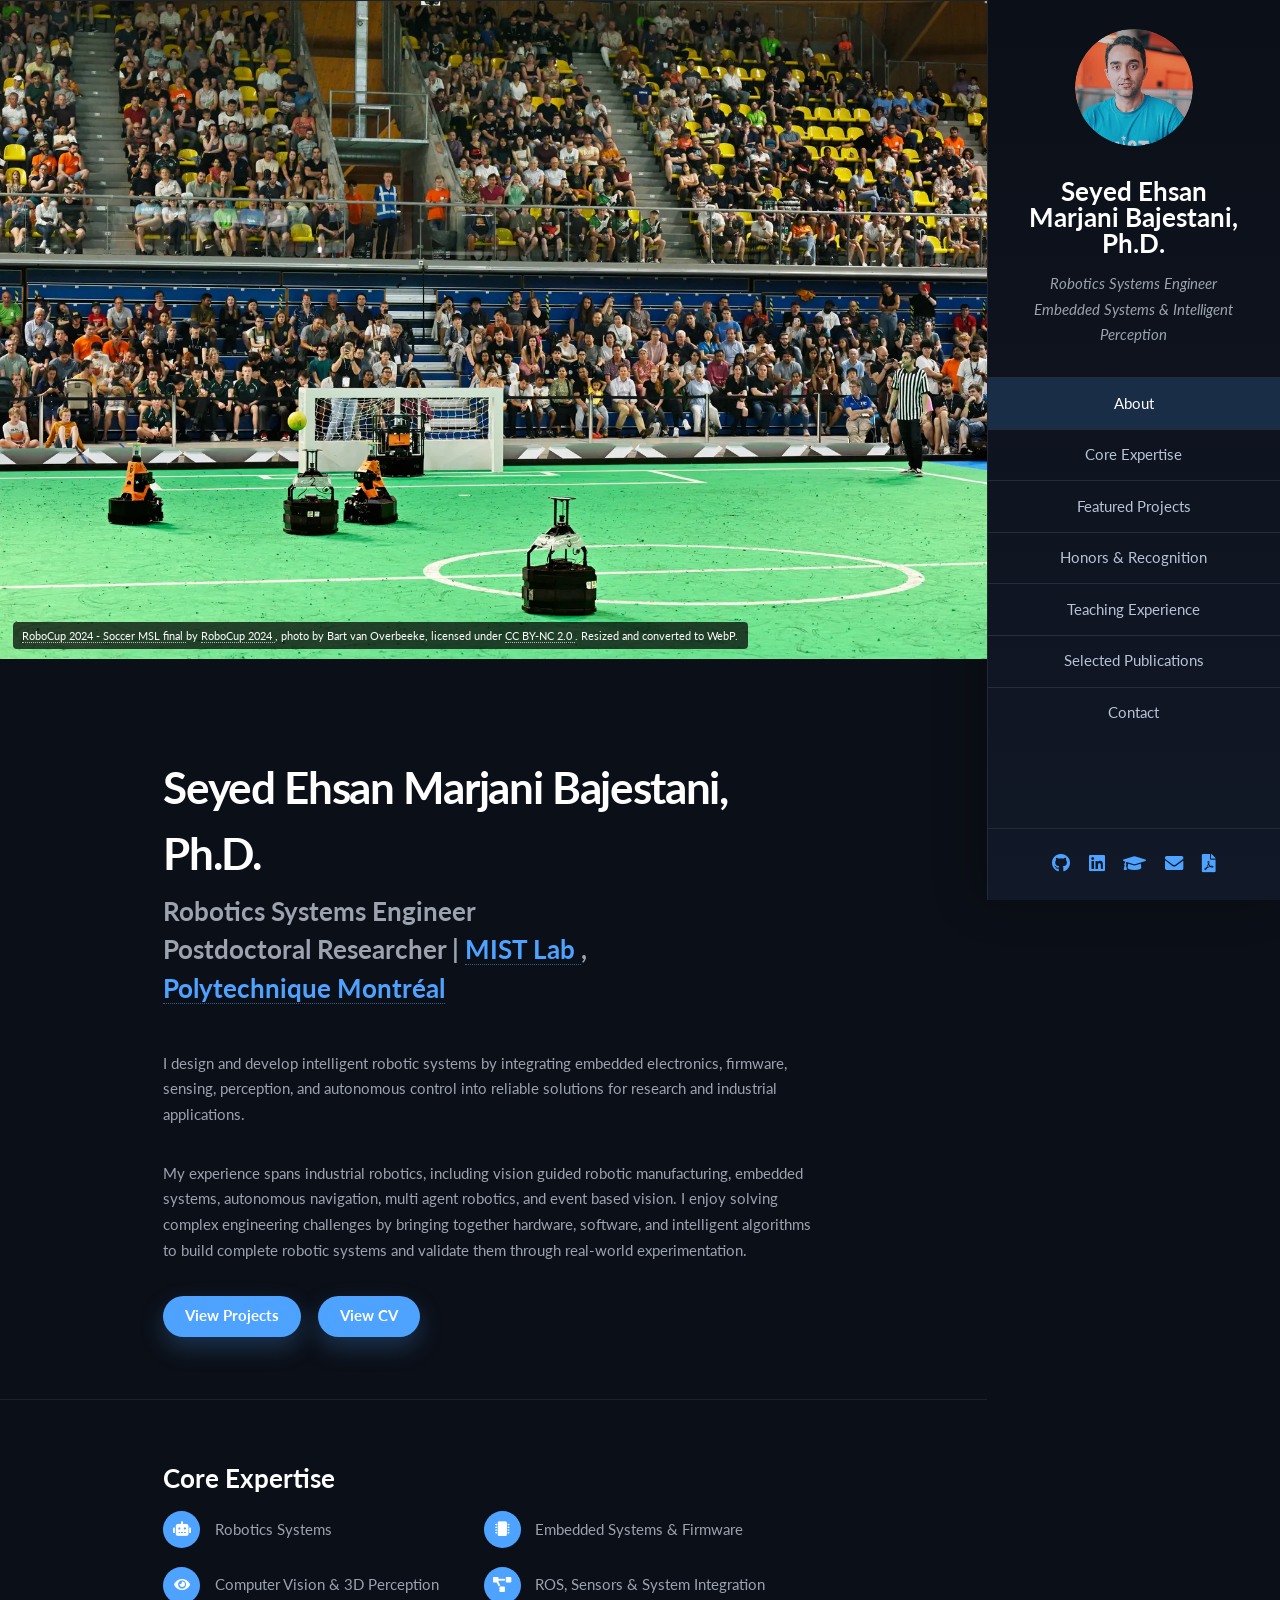
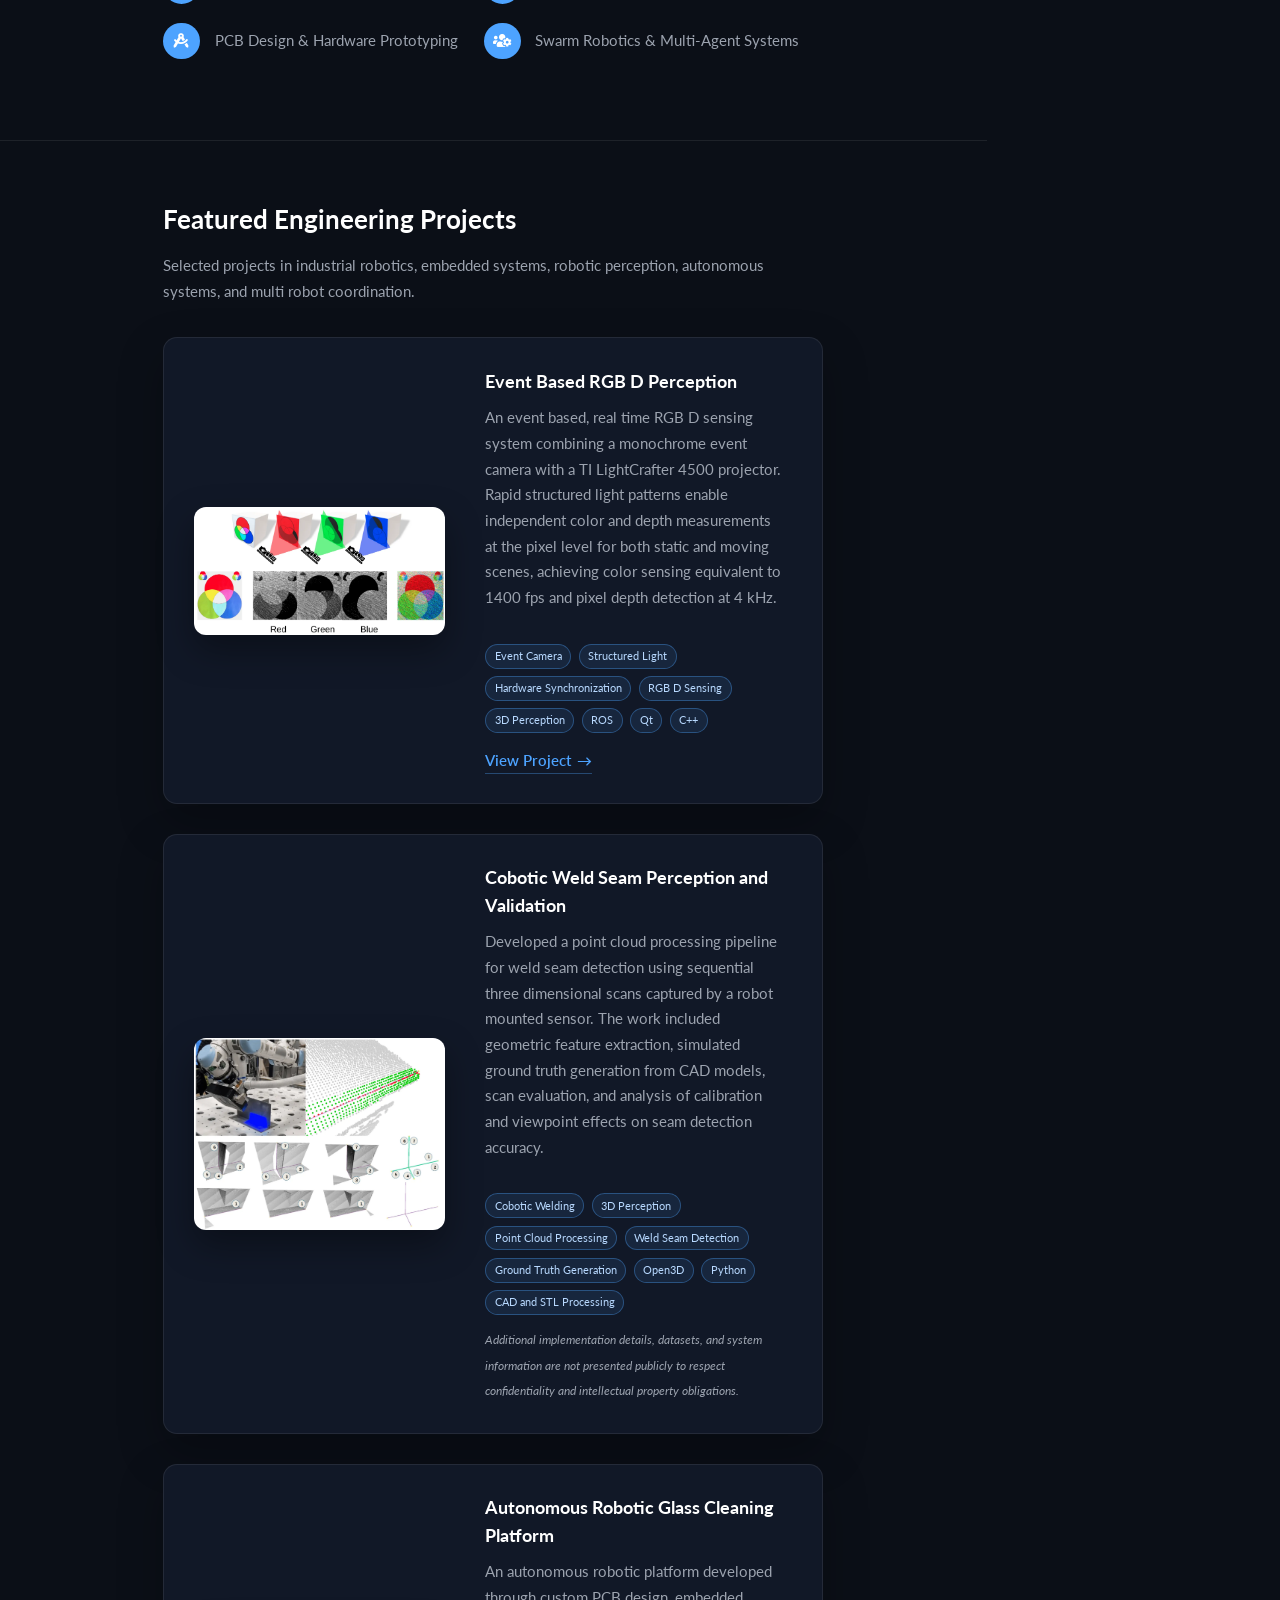
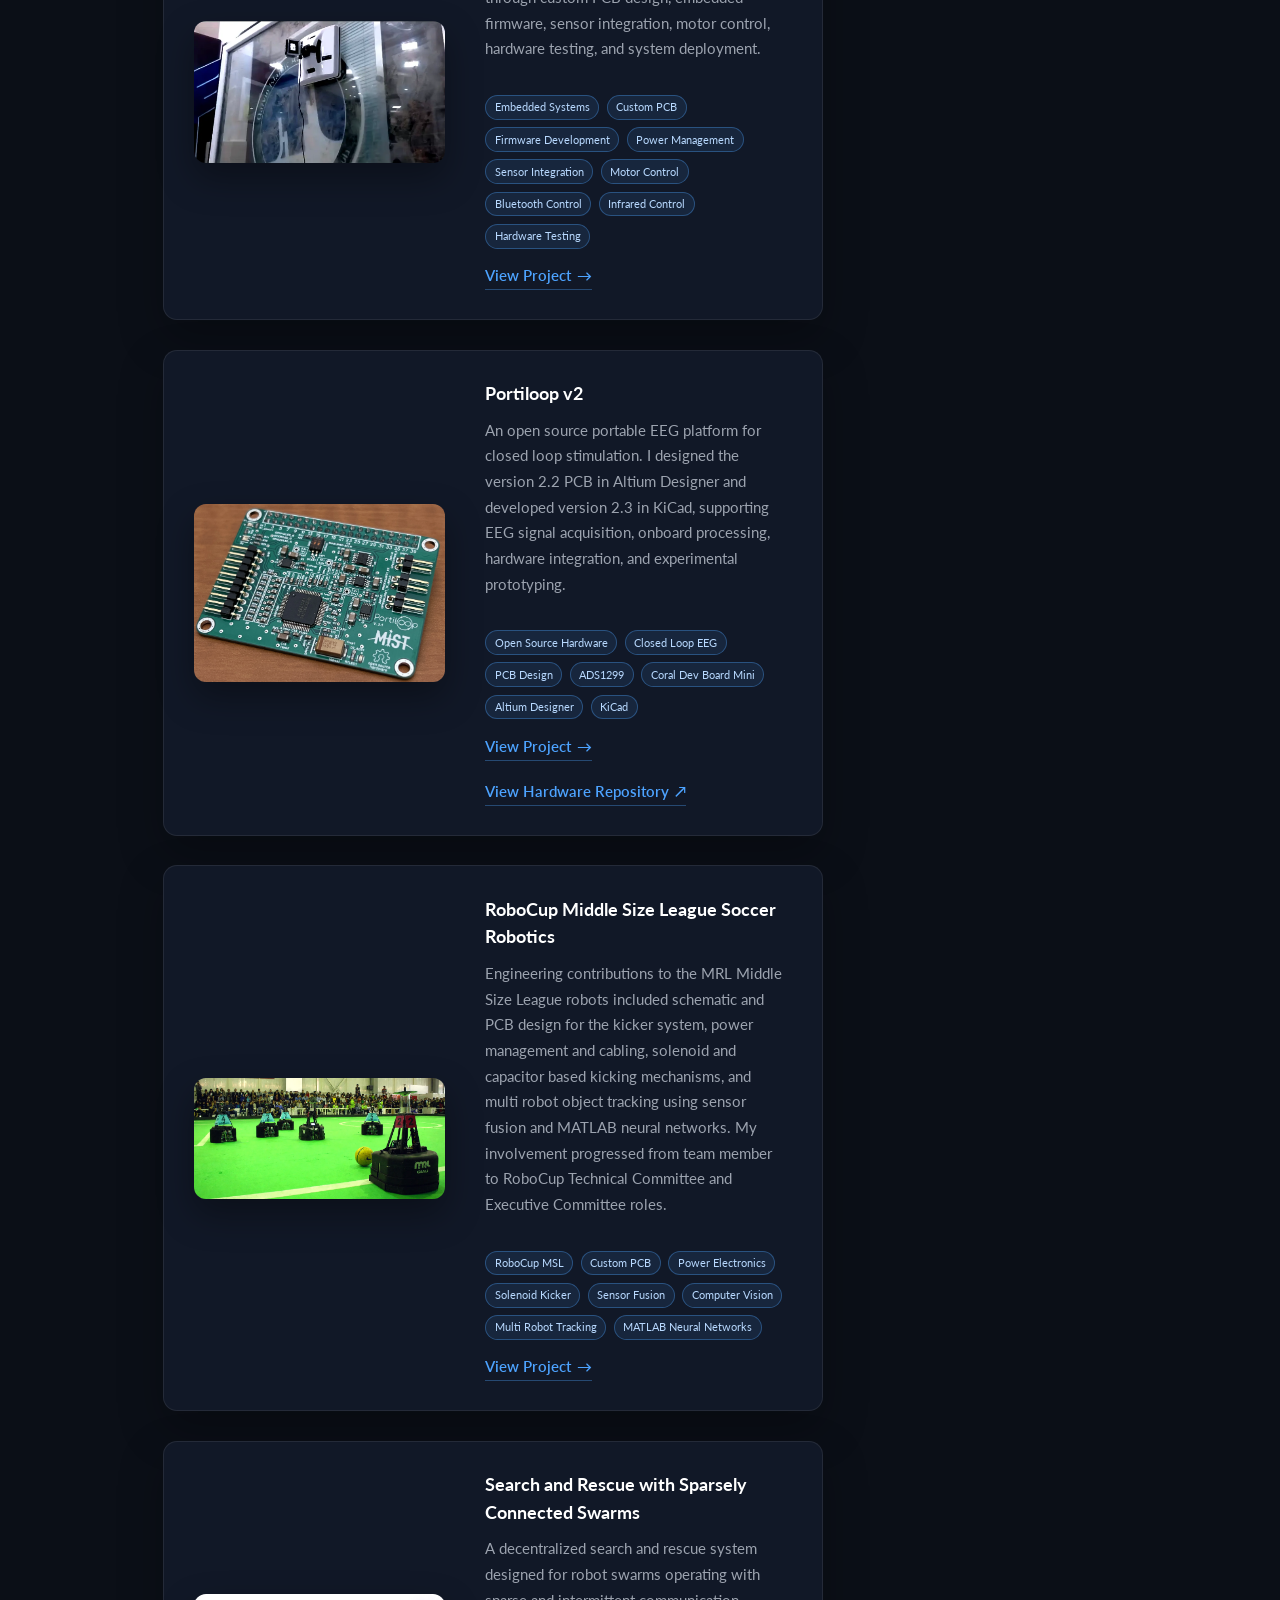
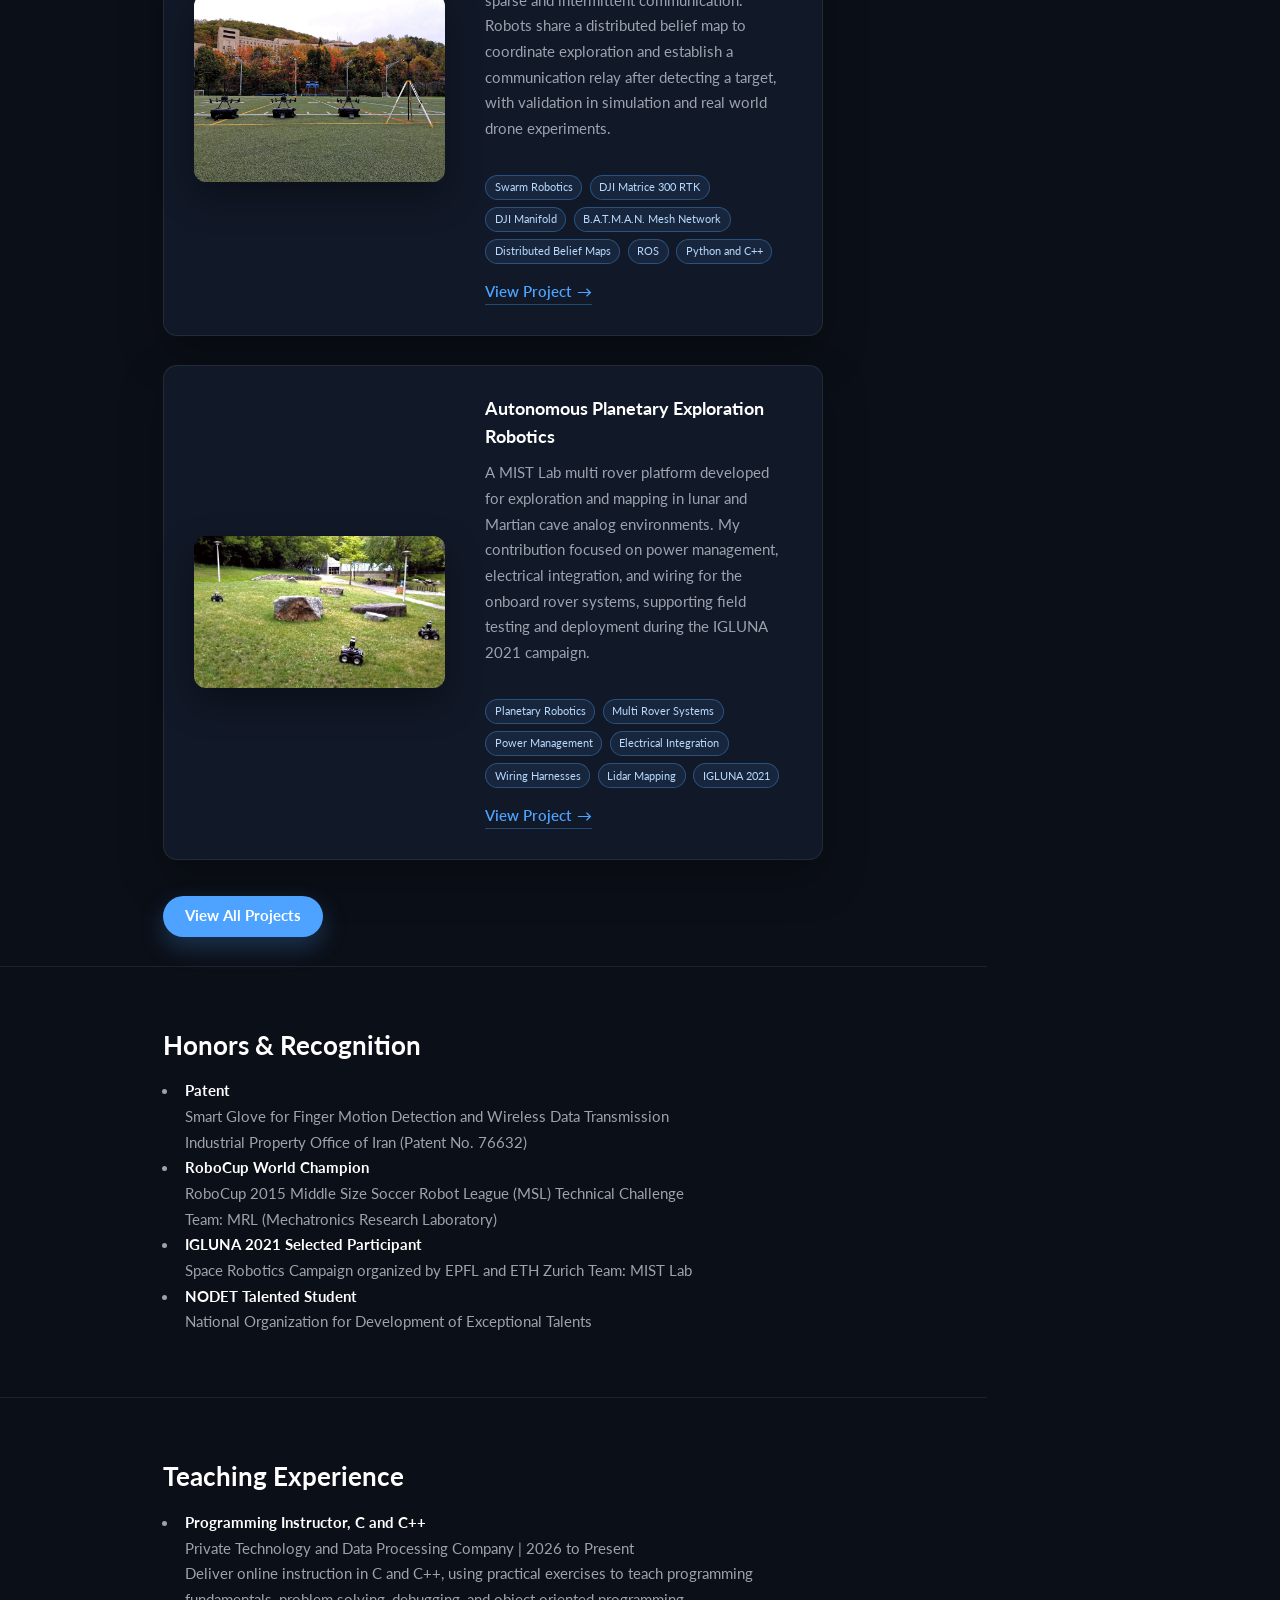
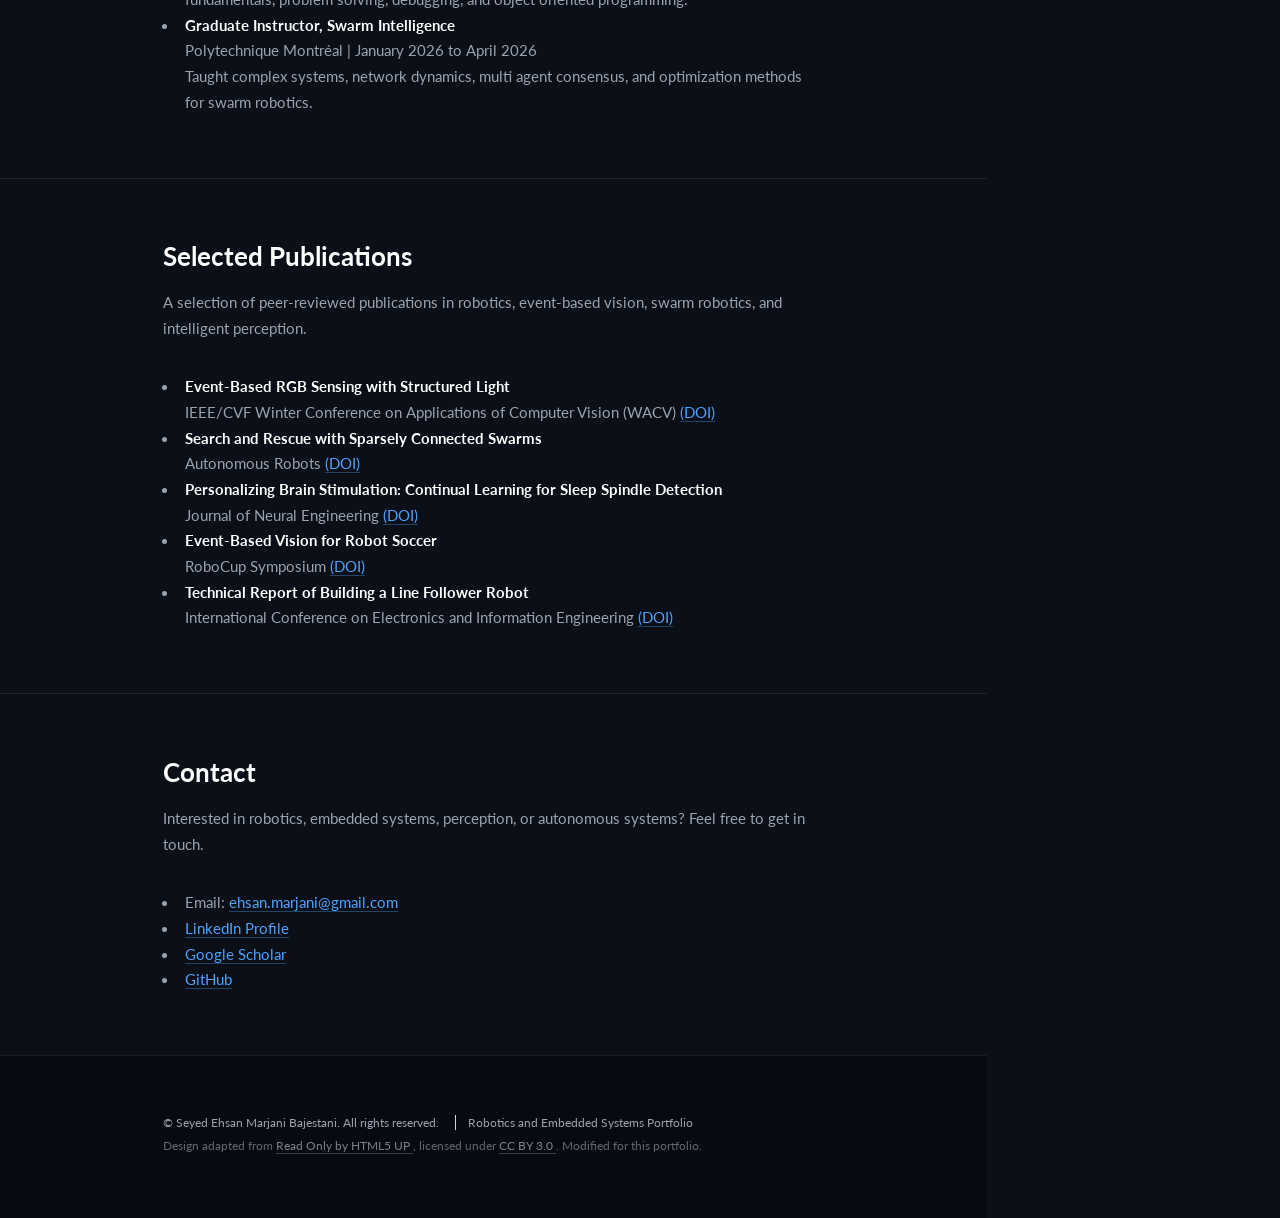
==== commit 43eb6019: "Minor changes" ====
--- a/index.html
+++ b/index.html
@@ -31,7 +31,7 @@
     				</span>
     				<h1 id="logo">
 						<a href="#">
-							Seyed Ehsan<span class="sidebar-name-break"><br></span><span class="mobile-name-space"> </span>Marjani&nbsp;Bajestani,&nbsp;Ph.D.
+							Seyed Ehsan <span class="sidebar-name-break"><br></span><span class="mobile-name-space"></span>Marjani&nbsp;Bajestani, Ph.D.
 						</a>
 					</h1>
 					<p>
@@ -119,7 +119,7 @@
 
 								<header class="major">
 
-									<h2>Seyed Ehsan Marjani&nbsp;Bajestani,&nbsp;Ph.D.</h2>
+									<h2>Seyed Ehsan Marjani&nbsp;Bajestani, Ph.D.</h2>
 
 									<p>
 										Robotics Systems Engineer<br>
@@ -265,6 +265,50 @@
 										</div>
 									</article>
 
+									<article class="restricted-project-card">
+
+										<span class="image">
+											<img
+												src="images/welding/weld-seam-perception.webp"
+												alt="Point cloud visualization for robotic weld seam perception and validation"
+												loading="lazy">
+										</span>
+
+										<div class="inner">
+
+											<h4>
+												Cobotic Weld Seam Perception and Validation
+											</h4>
+
+											<p>
+												Developed a point cloud processing pipeline for weld seam detection
+												using sequential three dimensional scans captured by a robot mounted
+												sensor. The work included geometric feature extraction, simulated
+												ground truth generation from CAD models, scan evaluation, and analysis
+												of calibration and viewpoint effects on seam detection accuracy.
+											</p>
+
+											<div class="technology-tags">
+												<span>Cobotic Welding</span>
+												<span>3D Perception</span>
+												<span>Point Cloud Processing</span>
+												<span>Weld Seam Detection</span>
+												<span>Ground Truth Generation</span>
+												<span>Open3D</span>
+												<span>Python</span>
+												<span>CAD and STL Processing</span>
+											</div>
+
+											<p class="confidentiality-note">
+												Additional implementation details, datasets, and system information
+												are not presented publicly to respect confidentiality and intellectual
+												property obligations.
+											</p>
+
+										</div>
+
+									</article>
+
 
 									<article>
 										<a href="projects/glass-cleaner.html" class="image">
@@ -304,57 +348,61 @@
 										</div>
 									</article>
 
-
 									<article>
-										<a href="projects/swarm-search-rescue.html" class="image">
-											<img src="images/swarm-search-rescue/swarm_search_rescue.webp"
-												alt="Search and Rescue with Sparsely Connected Swarms">
+										<a href="projects/portiloop.html" class="image">
+											<img src="images/portiloop/portiloop.webp"
+												alt="Portiloop v2 Open Source EEG Hardware">
 										</a>
 
 										<div class="inner">
 											<h4>
-												<a href="projects/swarm-search-rescue.html">
-													Search and Rescue with Sparsely Connected Swarms
+												<a href="projects/portiloop.html">
+													Portiloop v2
 												</a>
 											</h4>
 
 											<p>
-												A decentralized search and rescue system designed for robot swarms
-												operating with sparse and intermittent communication. Robots share
-												a distributed belief map to coordinate exploration and establish
-												a communication relay after detecting a target, with validation in
-												simulation and real world drone experiments.
+												An open source portable EEG platform for closed loop stimulation.
+												I designed the version 2.2 PCB in Altium Designer and developed
+												version 2.3 in KiCad, supporting EEG signal acquisition, onboard
+												processing, hardware integration, and experimental prototyping.
 											</p>
 
 											<div class="technology-tags">
-												<span>Swarm Robotics</span>
-												<span>DJI Matrice 300 RTK</span>
-												<span>DJI Manifold</span>
-												<span>B.A.T.M.A.N. Mesh Network</span>
-												<span>Distributed Belief Maps</span>
-												<span>ROS</span>
-												<span>Python and C++</span>
+												<span>Open Source Hardware</span>
+												<span>Closed Loop EEG</span>
+												<span>PCB Design</span>
+												<span>ADS1299</span>
+												<span>Coral Dev Board Mini</span>
+												<span>Altium Designer</span>
+												<span>KiCad</span>
 											</div>
 
 											<p class="project-link">
-												<a href="projects/swarm-search-rescue.html">
+												<a href="projects/portiloop.html">
 													View Project <span aria-hidden="true">&rarr;</span>
+												</a>
+
+												<a href="https://github.com/Portiloop/portiloop-hardware"
+												target="_blank"
+												rel="noopener noreferrer">
+													View Hardware Repository
+													<span aria-hidden="true">&nearr;</span>
 												</a>
 											</p>
 										</div>
 									</article>
-
 
 									<article>
 										<a href="projects/robocup-msl.html" class="image">
 											<img src="images/robocup-msl/robocup_mrl.webp"
-												alt="RoboCup Middle Size League Robotics">
+												alt="RoboCup Middle Size League soccer robotics">
 										</a>
 
 										<div class="inner">
 											<h4>
 												<a href="projects/robocup-msl.html">
-													RoboCup Middle Size League Robotics
+													RoboCup Middle Size League Soccer Robotics
 												</a>
 											</h4>
 
@@ -386,47 +434,40 @@
 										</div>
 									</article>
 
-
 									<article>
-										<a href="projects/portiloop.html" class="image">
-											<img src="images/portiloop/portiloop.webp"
-												alt="Portiloop v2 Open Source EEG Hardware">
+										<a href="projects/swarm-search-rescue.html" class="image">
+											<img src="images/swarm-search-rescue/swarm_search_rescue.webp"
+												alt="Search and Rescue with Sparsely Connected Swarms">
 										</a>
 
 										<div class="inner">
 											<h4>
-												<a href="projects/portiloop.html">
-													Portiloop v2
+												<a href="projects/swarm-search-rescue.html">
+													Search and Rescue with Sparsely Connected Swarms
 												</a>
 											</h4>
 
 											<p>
-												An open source portable EEG platform for closed loop stimulation.
-												I designed the version 2.2 PCB in Altium Designer and developed
-												version 2.3 in KiCad, supporting EEG signal acquisition, onboard
-												processing, hardware integration, and experimental prototyping.
+												A decentralized search and rescue system designed for robot swarms
+												operating with sparse and intermittent communication. Robots share
+												a distributed belief map to coordinate exploration and establish
+												a communication relay after detecting a target, with validation in
+												simulation and real world drone experiments.
 											</p>
 
 											<div class="technology-tags">
-												<span>Open Source Hardware</span>
-												<span>Closed Loop EEG</span>
-												<span>PCB Design</span>
-												<span>ADS1299</span>
-												<span>Coral Dev Board Mini</span>
-												<span>Altium Designer</span>
-												<span>KiCad</span>
+												<span>Swarm Robotics</span>
+												<span>DJI Matrice 300 RTK</span>
+												<span>DJI Manifold</span>
+												<span>B.A.T.M.A.N. Mesh Network</span>
+												<span>Distributed Belief Maps</span>
+												<span>ROS</span>
+												<span>Python and C++</span>
 											</div>
 
 											<p class="project-link">
-												<a href="projects/portiloop.html">
+												<a href="projects/swarm-search-rescue.html">
 													View Project <span aria-hidden="true">&rarr;</span>
-												</a>
-
-												<a href="https://github.com/Portiloop/portiloop-hardware"
-												target="_blank"
-												rel="noopener noreferrer">
-													View Hardware Repository
-													<span aria-hidden="true">&nearr;</span>
 												</a>
 											</p>
 										</div>
@@ -472,37 +513,6 @@
 									</article>
 
 								</div>
-
-								<div class="restricted-project">
-
-								<h4>Cobotic Weld Seam Perception and Validation</h4>
-
-								<p>
-									Developed a point cloud processing pipeline for weld seam detection
-									using sequential three dimensional scans captured by a robot mounted
-									sensor. The work included geometric feature extraction, simulated
-									ground truth generation from CAD models, scan evaluation, and analysis
-									of calibration and viewpoint effects on seam detection accuracy.
-								</p>
-
-								<div class="technology-tags">
-									<span>Cobotic Welding</span>
-									<span>3D Perception</span>
-									<span>Point Cloud Processing</span>
-									<span>Weld Seam Detection</span>
-									<span>Ground Truth Generation</span>
-									<span>Open3D</span>
-									<span>Python</span>
-									<span>CAD and STL Processing</span>
-								</div>
-
-								<p class="confidentiality-note">
-									Additional implementation details, datasets, project imagery, and
-									system information are not presented publicly to respect confidentiality
-									and intellectual property obligations.
-								</p>
-
-							</div>
 
 								<ul class="actions all-projects-action">
 									<li>
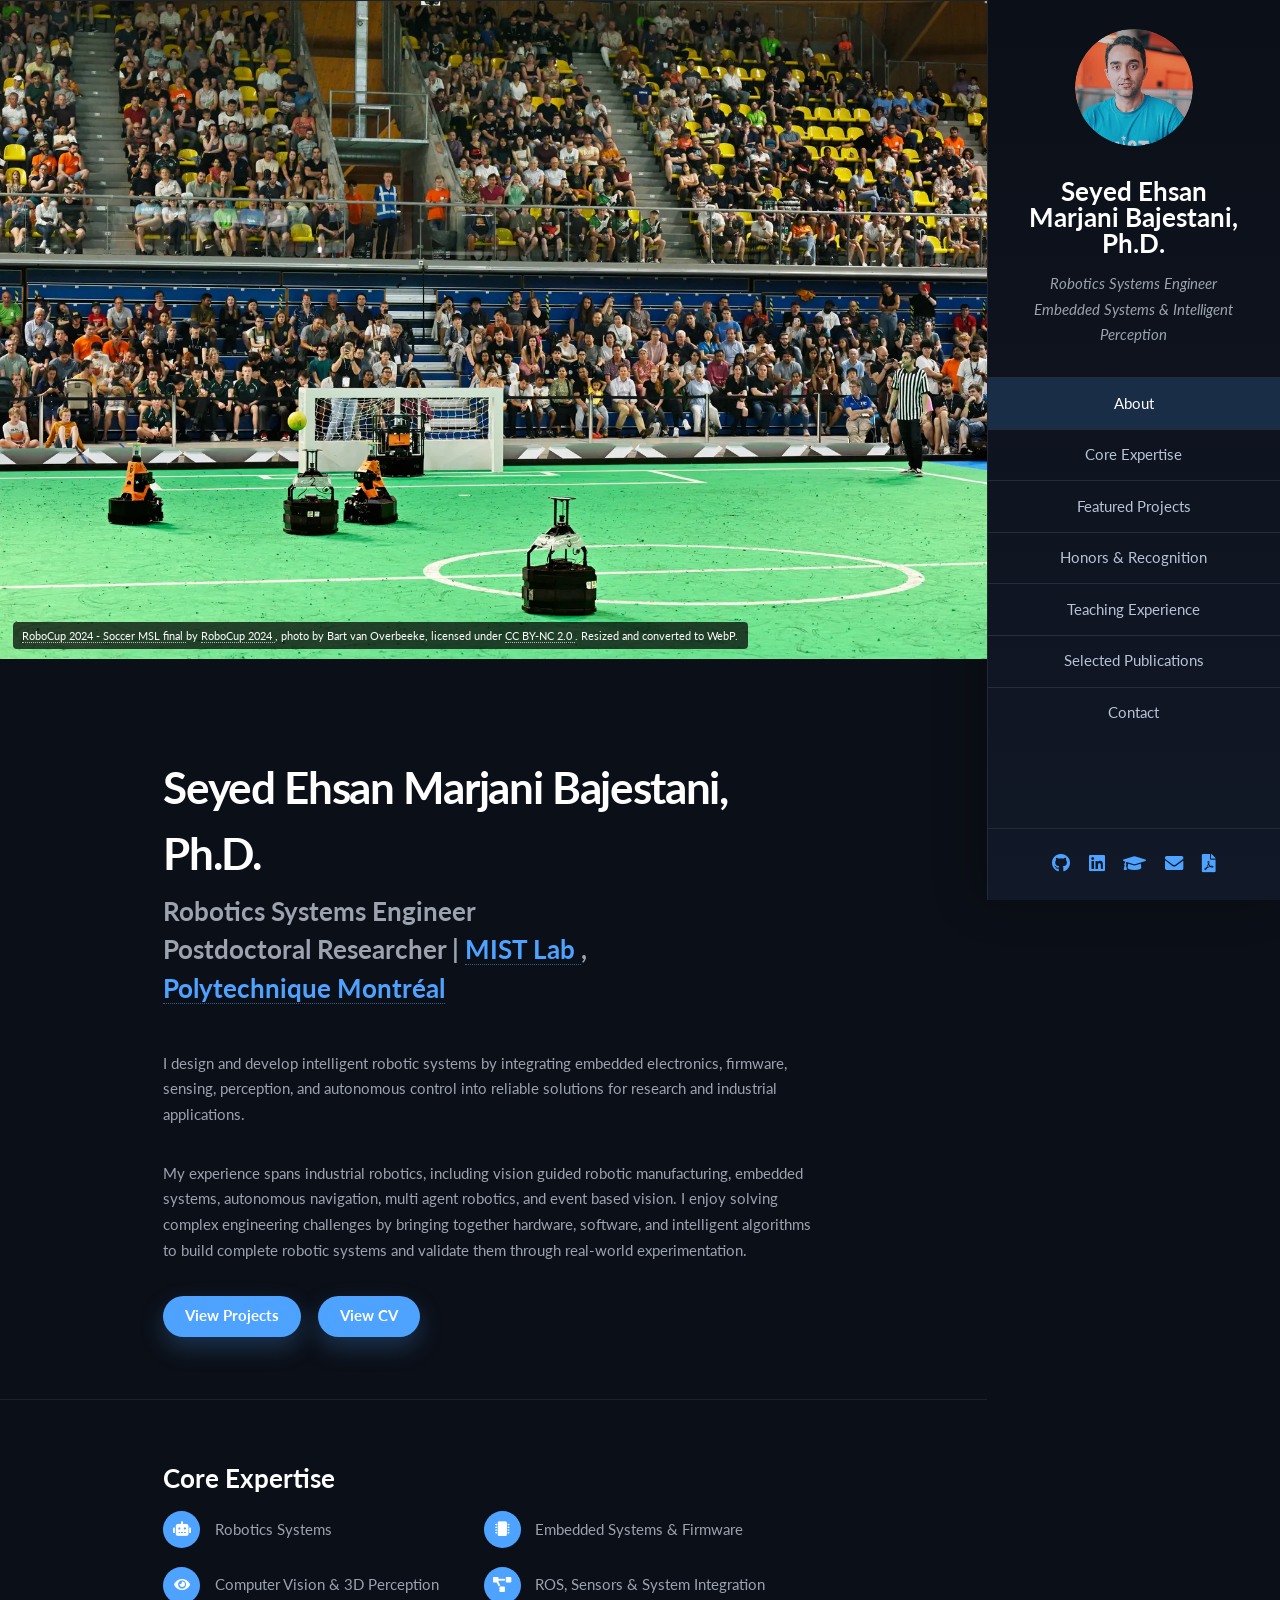
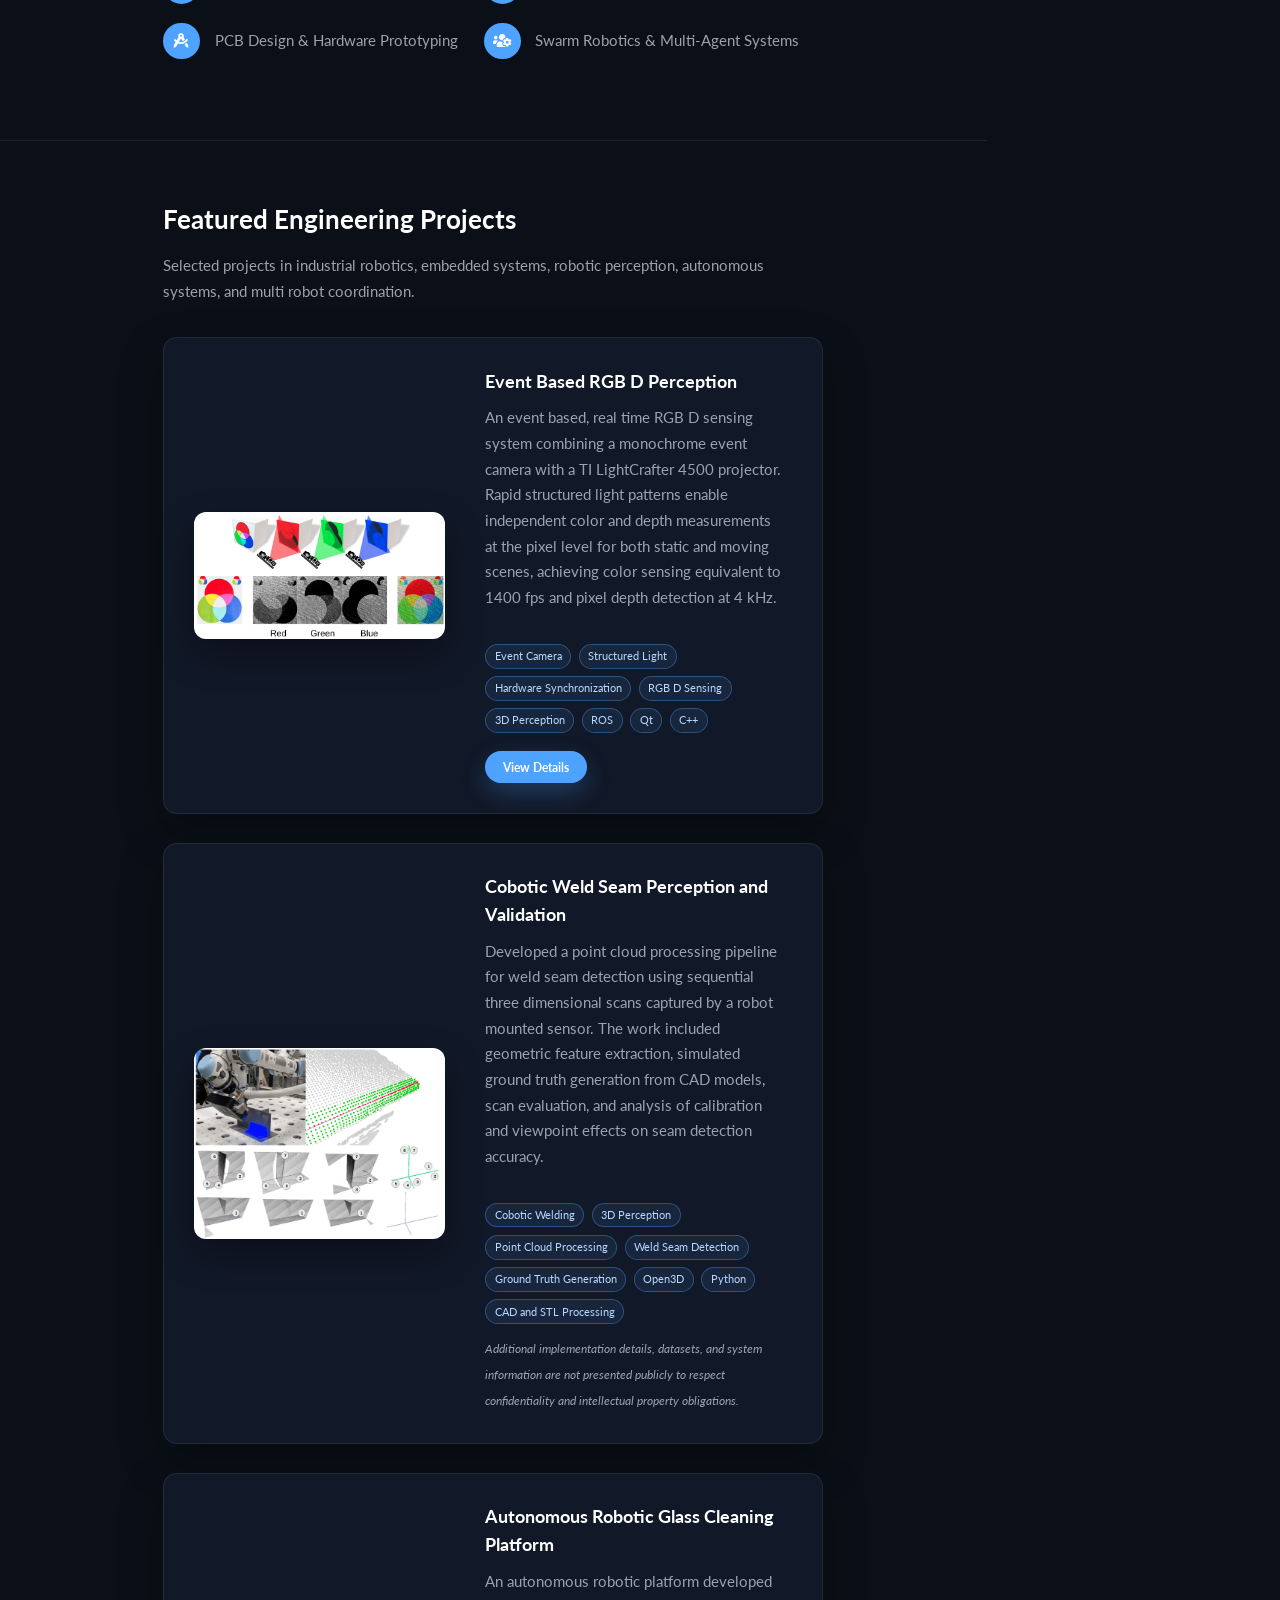
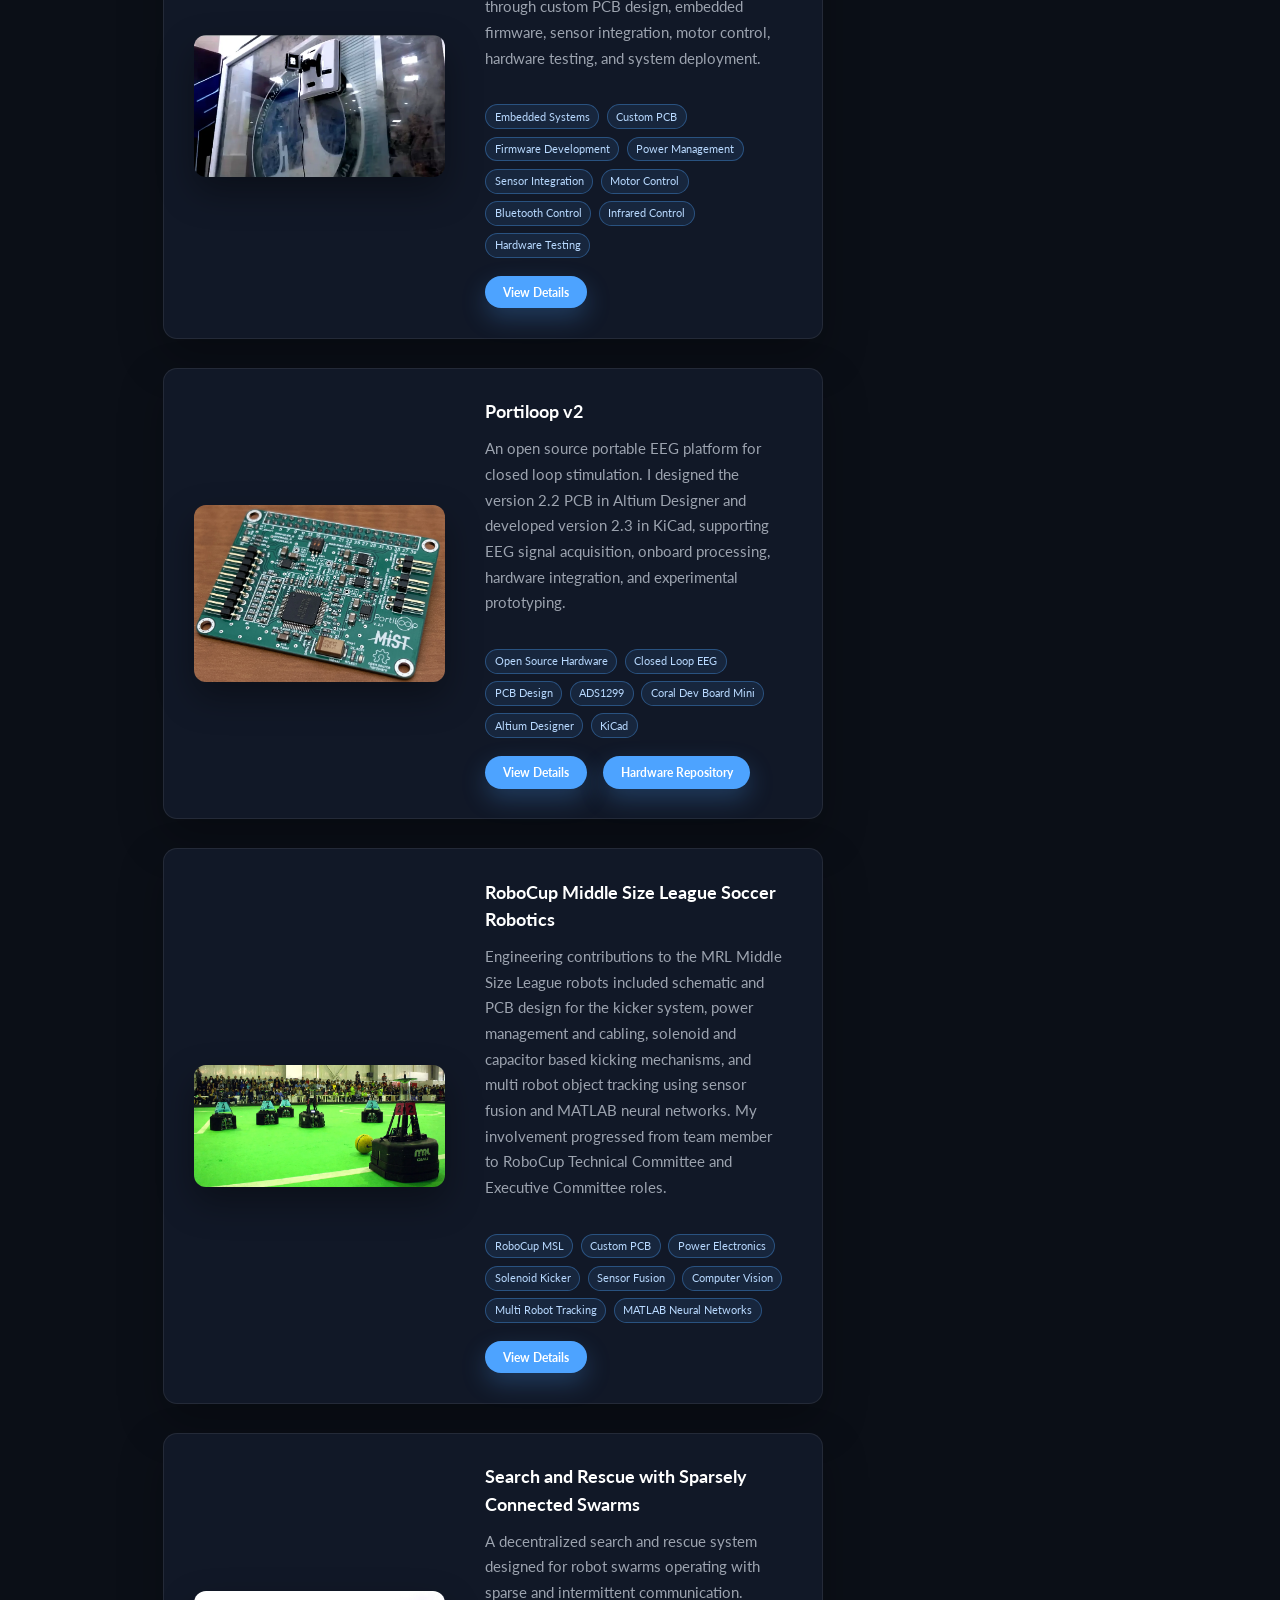
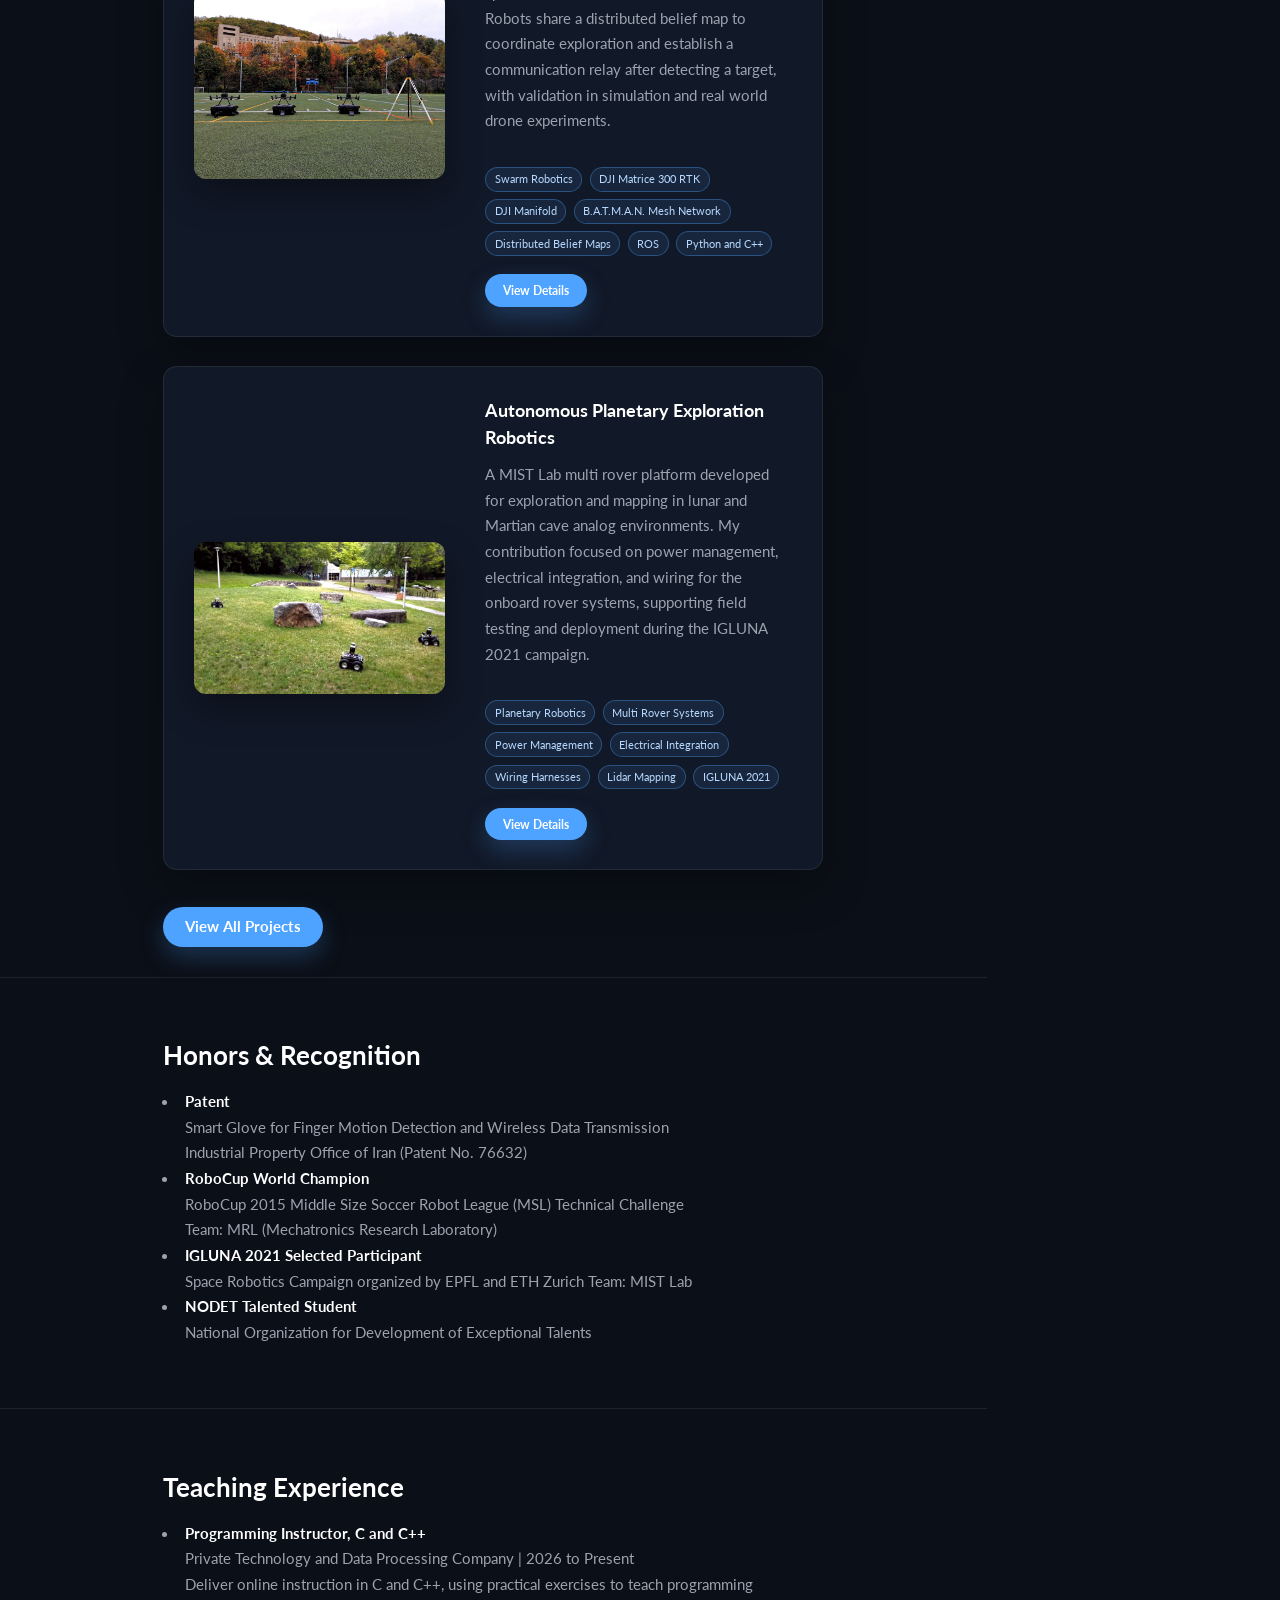
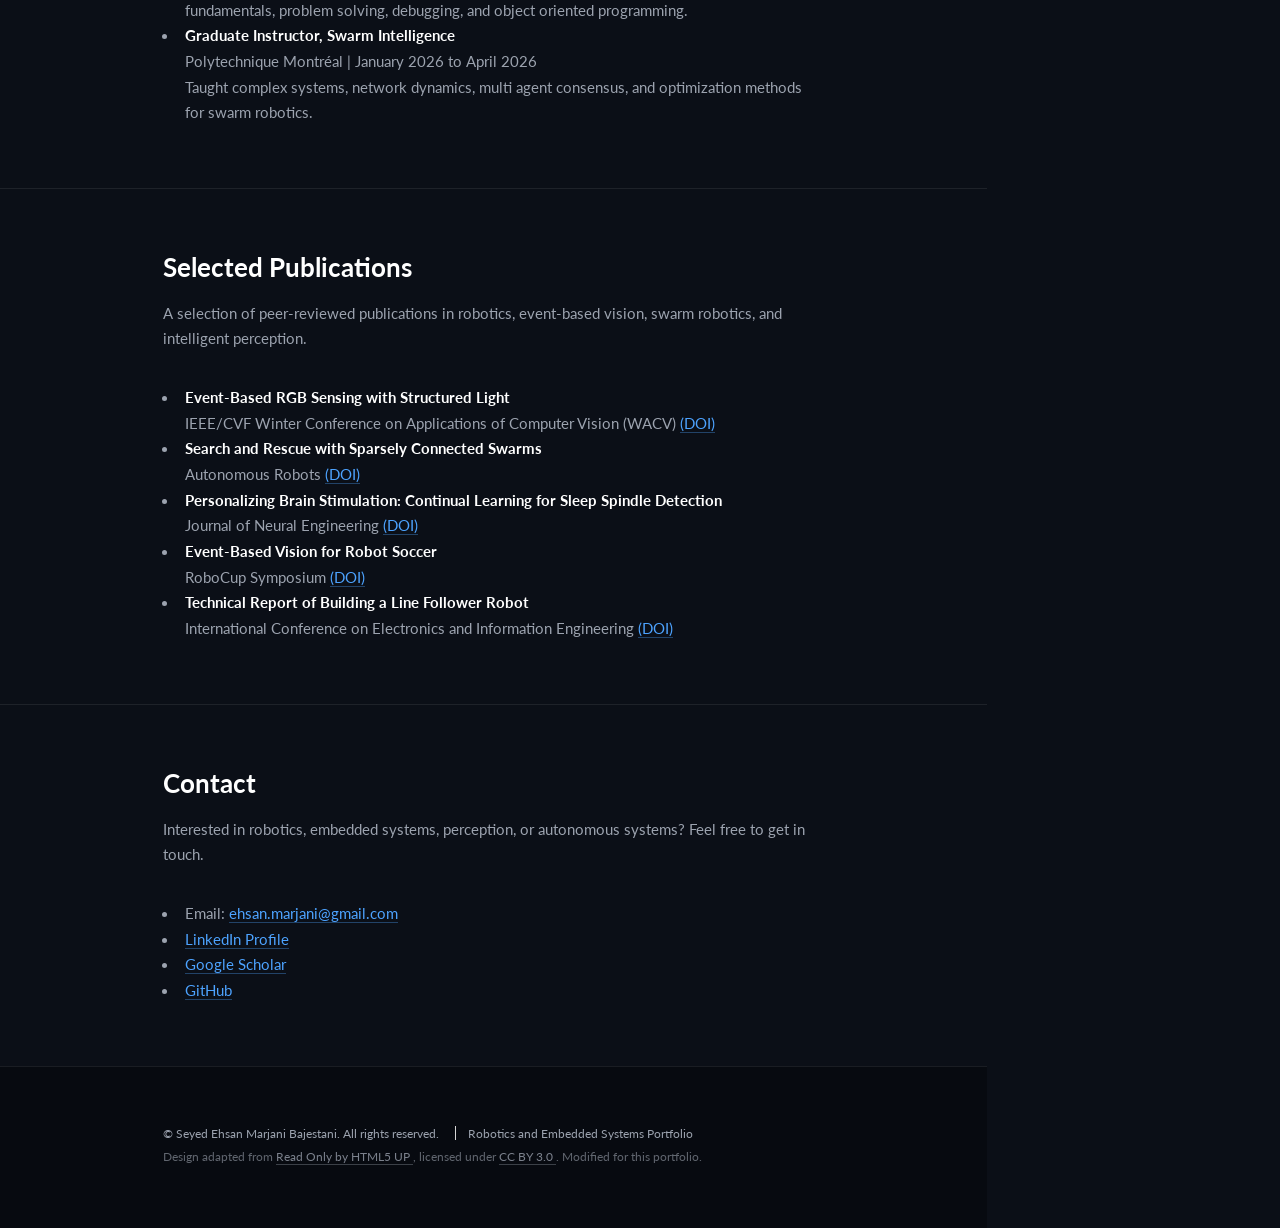
==== commit 957d377d: "Buttons added" ====
--- a/index.html
+++ b/index.html
@@ -257,11 +257,13 @@
 												<span>Qt</span>
 												<span>C++</span>
 											</div>
-											<p class="project-link">
-												<a href="projects/event-rgbd.html">
-													View Project <span aria-hidden="true">&rarr;</span>
-												</a>
-											</p>
+											<ul class="actions project-card-actions">
+												<li>
+													<a href="projects/event-rgbd.html" class="button small">
+														View Details
+													</a>
+												</li>
+											</ul>
 										</div>
 									</article>
 
@@ -340,11 +342,13 @@
 												<span>Infrared Control</span>
 												<span>Hardware Testing</span>
 											</div>
-											<p class="project-link">
-												<a href="projects/glass-cleaner.html">
-													View Project <span aria-hidden="true">&rarr;</span>
-												</a>
-											</p>
+											<ul class="actions project-card-actions">
+												<li>
+													<a href="projects/glass-cleaner.html" class="button small">
+														View Details
+													</a>
+												</li>
+											</ul>
 										</div>
 									</article>
 
@@ -378,18 +382,23 @@
 												<span>KiCad</span>
 											</div>
 
-											<p class="project-link">
-												<a href="projects/portiloop.html">
-													View Project <span aria-hidden="true">&rarr;</span>
-												</a>
-
-												<a href="https://github.com/Portiloop/portiloop-hardware"
-												target="_blank"
-												rel="noopener noreferrer">
-													View Hardware Repository
-													<span aria-hidden="true">&nearr;</span>
-												</a>
-											</p>
+											<ul class="actions project-card-actions">
+												<li>
+													<a href="projects/portiloop.html" class="button small">
+														View Details
+													</a>
+												</li>
+
+												<li>
+													<a
+														href="https://github.com/Portiloop/portiloop-hardware"
+														target="_blank"
+														rel="noopener noreferrer"
+														class="button small">
+														Hardware Repository
+													</a>
+												</li>
+											</ul>
 										</div>
 									</article>
 
@@ -425,12 +434,13 @@
 												<span>Multi Robot Tracking</span>
 												<span>MATLAB Neural Networks</span>
 											</div>
-
-											<p class="project-link">
-												<a href="projects/robocup-msl.html">
-													View Project <span aria-hidden="true">&rarr;</span>
-												</a>
-											</p>
+											<ul class="actions project-card-actions">
+												<li>
+													<a href="projects/robocup-msl.html" class="button small">
+														View Details
+													</a>
+												</li>
+											</ul>
 										</div>
 									</article>
 
@@ -464,12 +474,13 @@
 												<span>ROS</span>
 												<span>Python and C++</span>
 											</div>
-
-											<p class="project-link">
-												<a href="projects/swarm-search-rescue.html">
-													View Project <span aria-hidden="true">&rarr;</span>
-												</a>
-											</p>
+											<ul class="actions project-card-actions">
+												<li>
+													<a href="projects/swarm-search-rescue.html" class="button small">
+														View Details
+													</a>
+												</li>
+											</ul>
 										</div>
 									</article>
 
@@ -503,12 +514,13 @@
 												<span>Lidar Mapping</span>
 												<span>IGLUNA 2021</span>
 											</div>
-
-											<p class="project-link">
-												<a href="projects/planetary-exploration.html">
-													View Project <span aria-hidden="true">&rarr;</span>
-												</a>
-											</p>
+											<ul class="actions project-card-actions">
+												<li>
+													<a href="projects/planetary-exploration.html" class="button small">
+														View Details
+													</a>
+												</li>
+											</ul>
 										</div>
 									</article>
 
--- a/assets/css/custom.css
+++ b/assets/css/custom.css
@@ -803,4 +803,66 @@
 #footer .copyright .template-credit a:hover {
     color: var(--accent) !important;
     border-bottom-color: var(--accent);
+}
+
+.project-architecture {
+    display: grid;
+    grid-template-columns: 1fr auto 1fr auto 1fr;
+    gap: 1.2em;
+    align-items: center;
+    margin: 2em 0 1.25em 0;
+}
+
+.architecture-column {
+    display: flex;
+    flex-direction: column;
+    gap: 0.8em;
+}
+
+.architecture-column h4 {
+    margin: 0 0 0.25em 0;
+    text-align: center;
+}
+
+.architecture-controller {
+    padding: 1em;
+    border: 1px solid var(--border);
+    border-radius: 0.5em;
+    background: var(--surface-soft);
+}
+
+.architecture-arrow {
+    font-size: 1.5em;
+    align-self: center;
+}
+
+.architecture-power {
+    margin-top: 1em;
+}
+
+.architecture-power .project-flow-step {
+    max-width: 44em;
+    margin: 0 auto;
+}
+
+@media screen and (max-width: 736px) {
+
+    .project-architecture {
+        grid-template-columns: 1fr;
+    }
+
+    .architecture-arrow {
+        transform: rotate(90deg);
+        justify-self: center;
+    }
+
+}
+
+.project-card-actions {
+    margin-top: 1.25em;
+    margin-bottom: 0;
+}
+
+.project-card-actions .button {
+    margin-bottom: 0;
 }
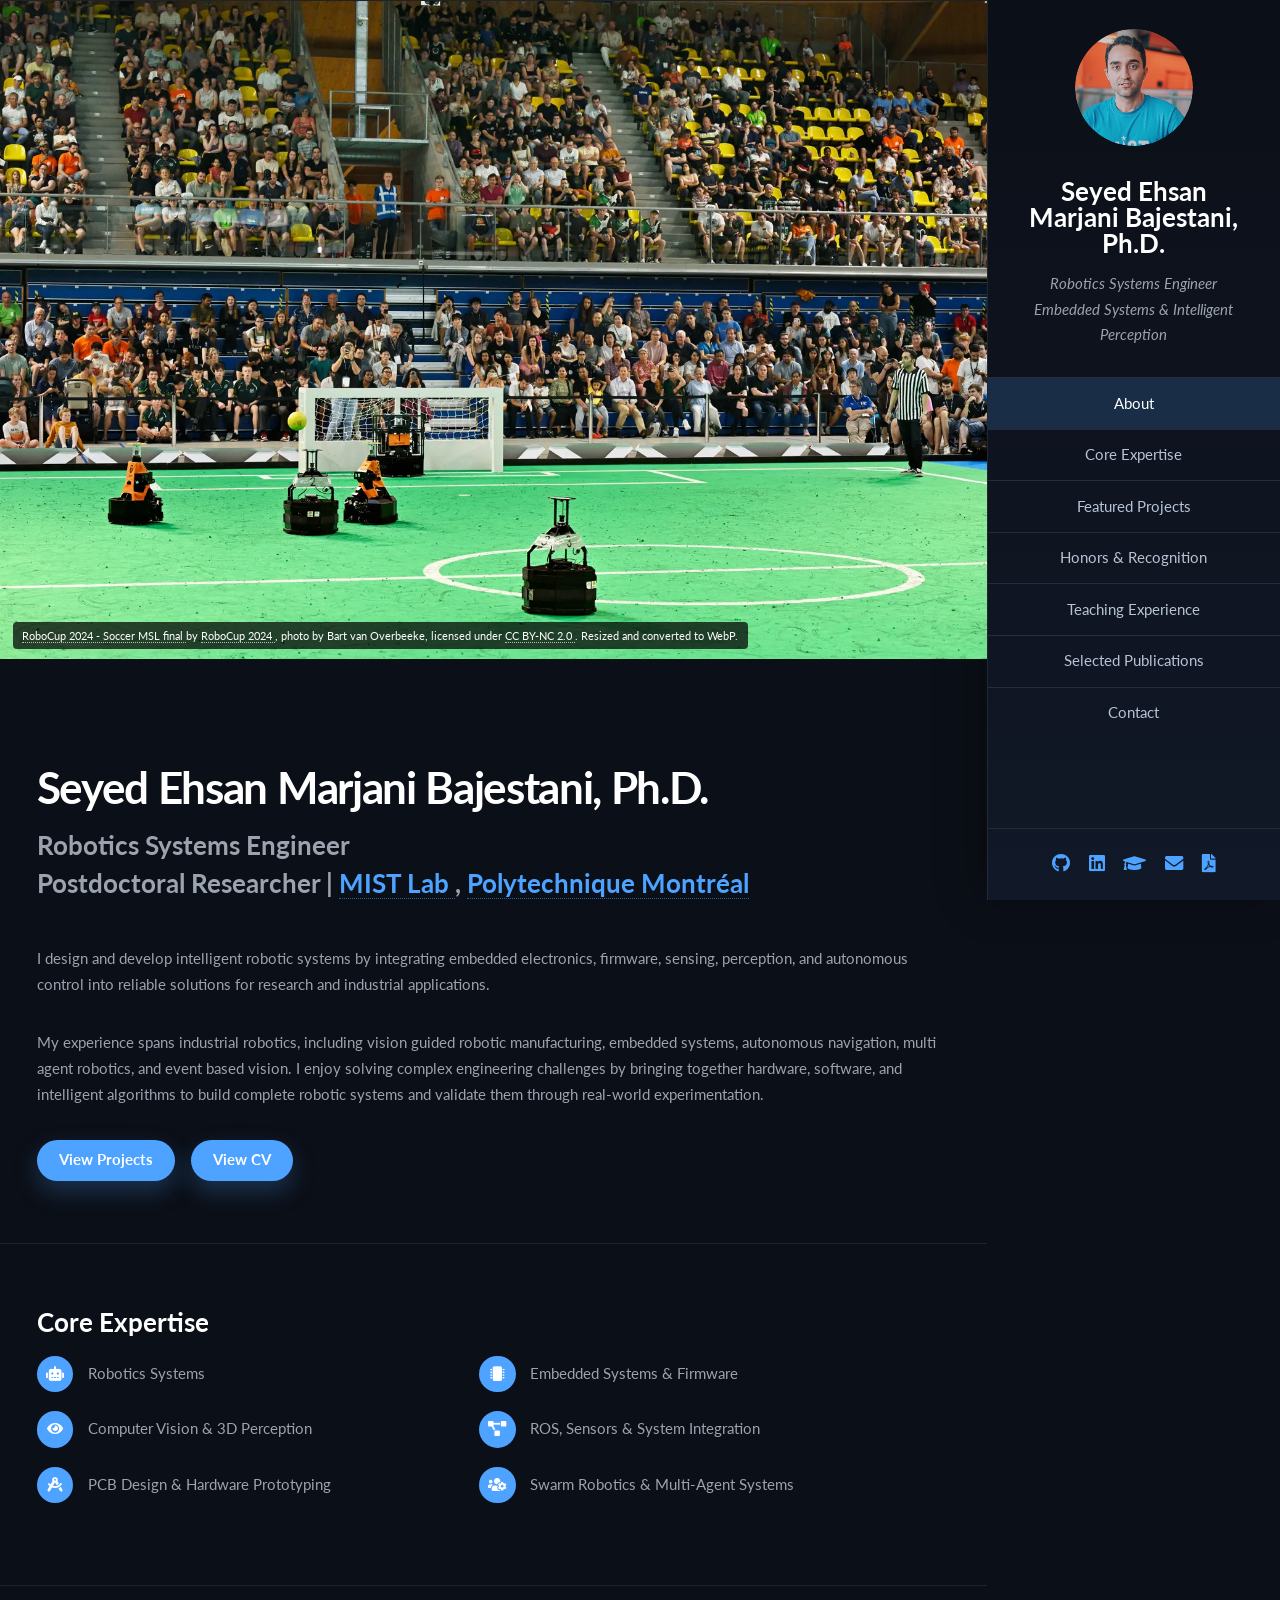
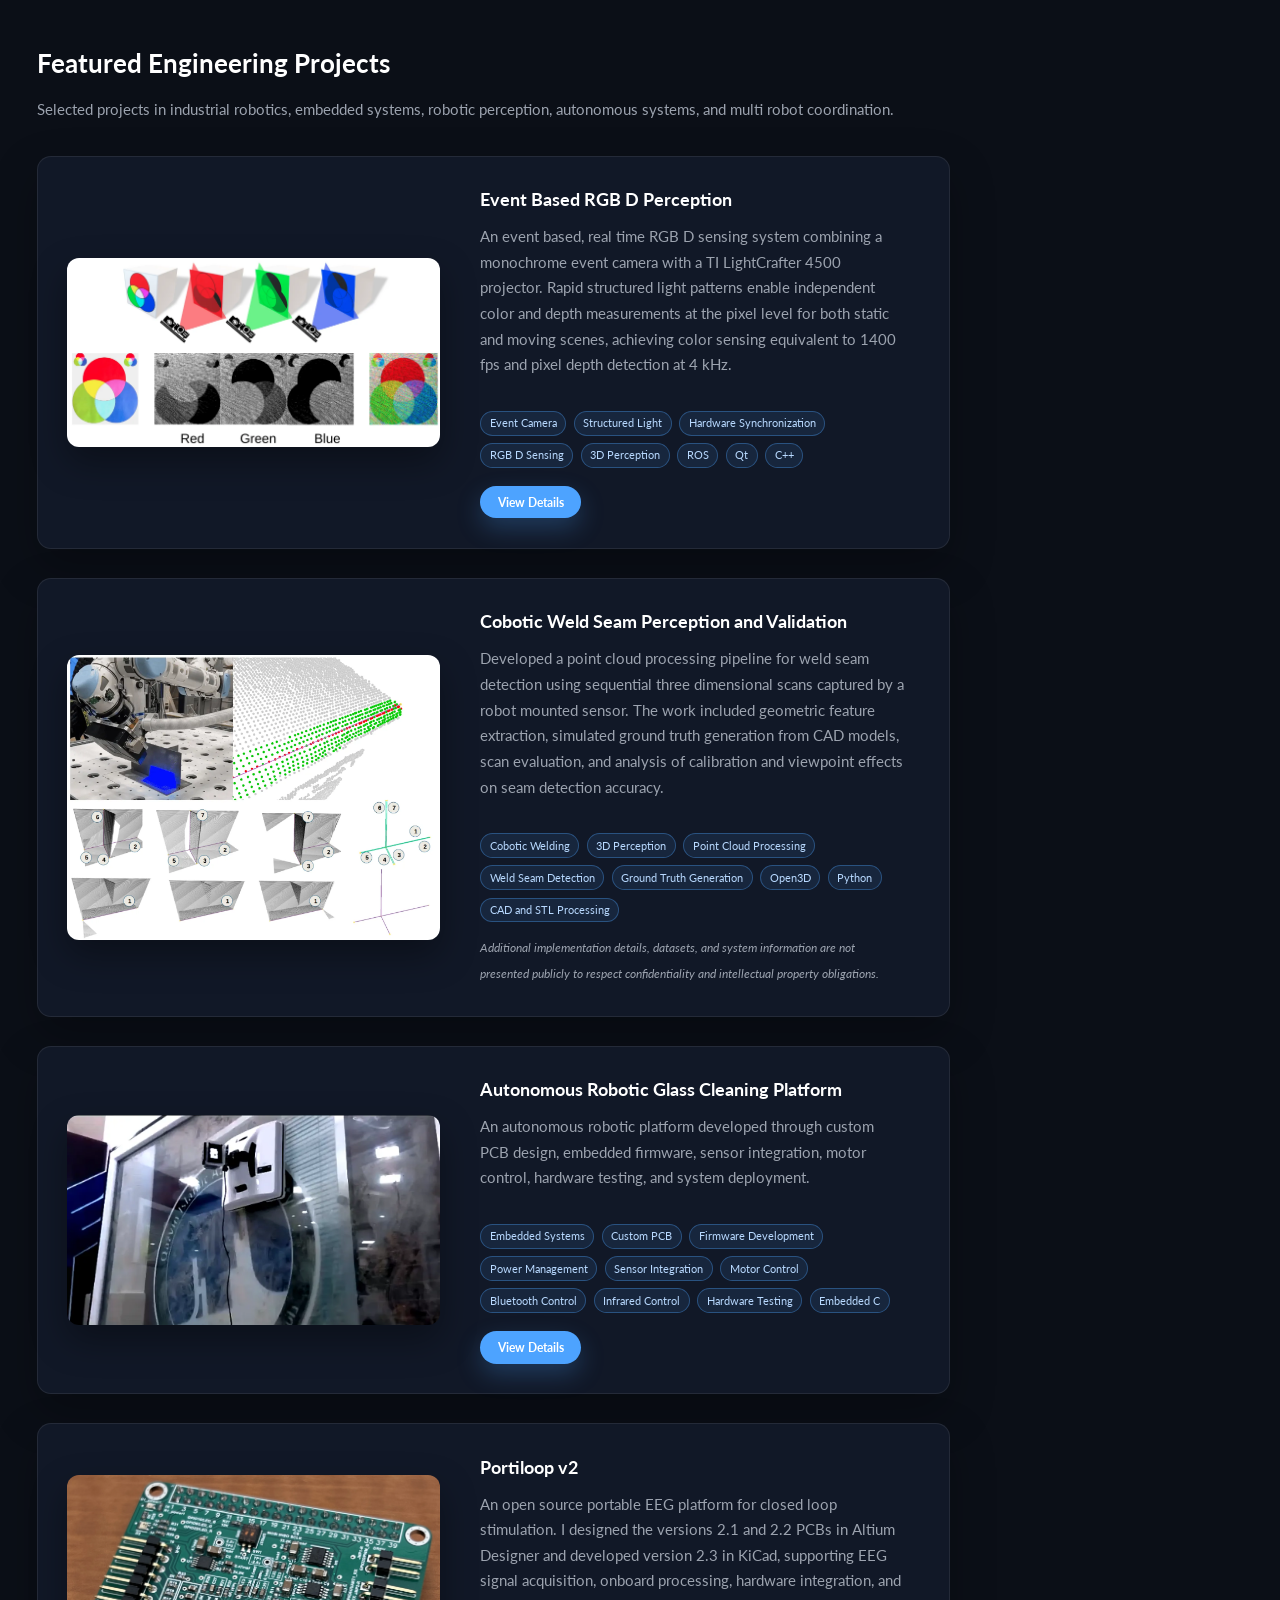
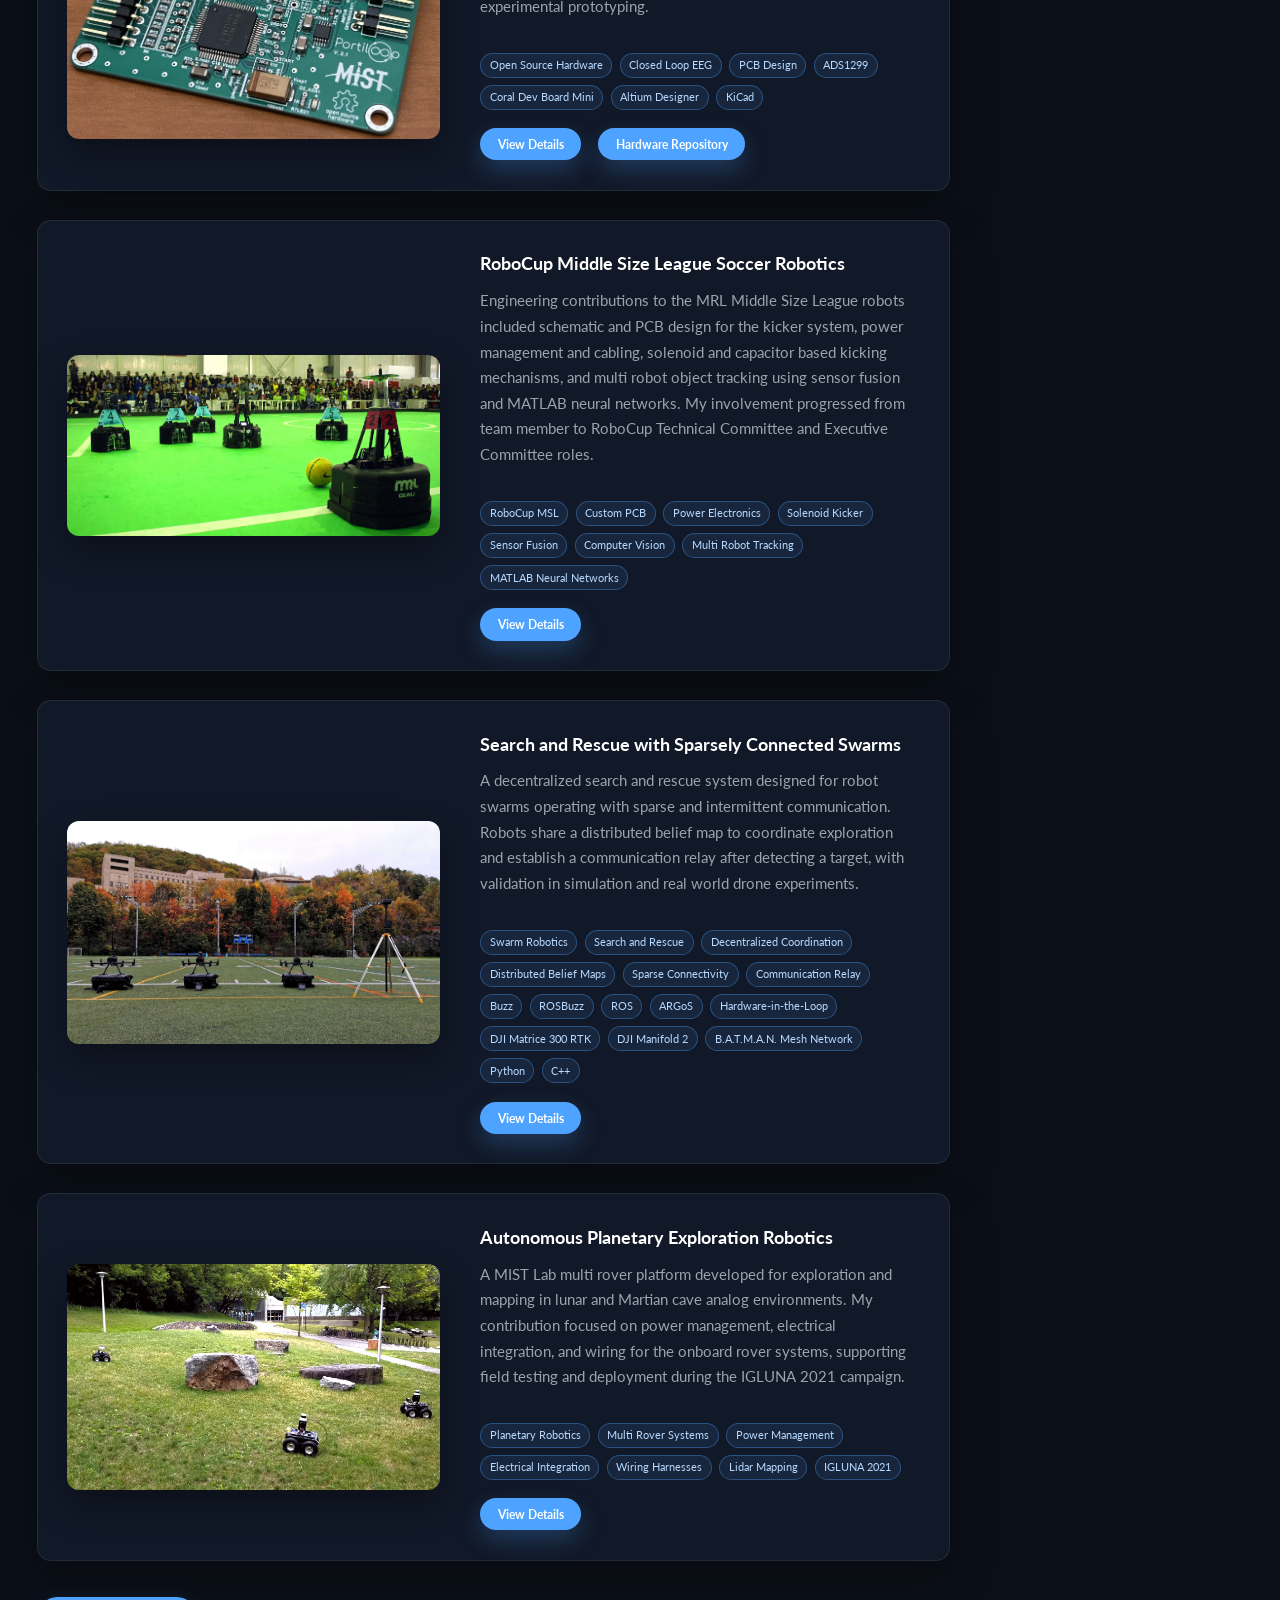
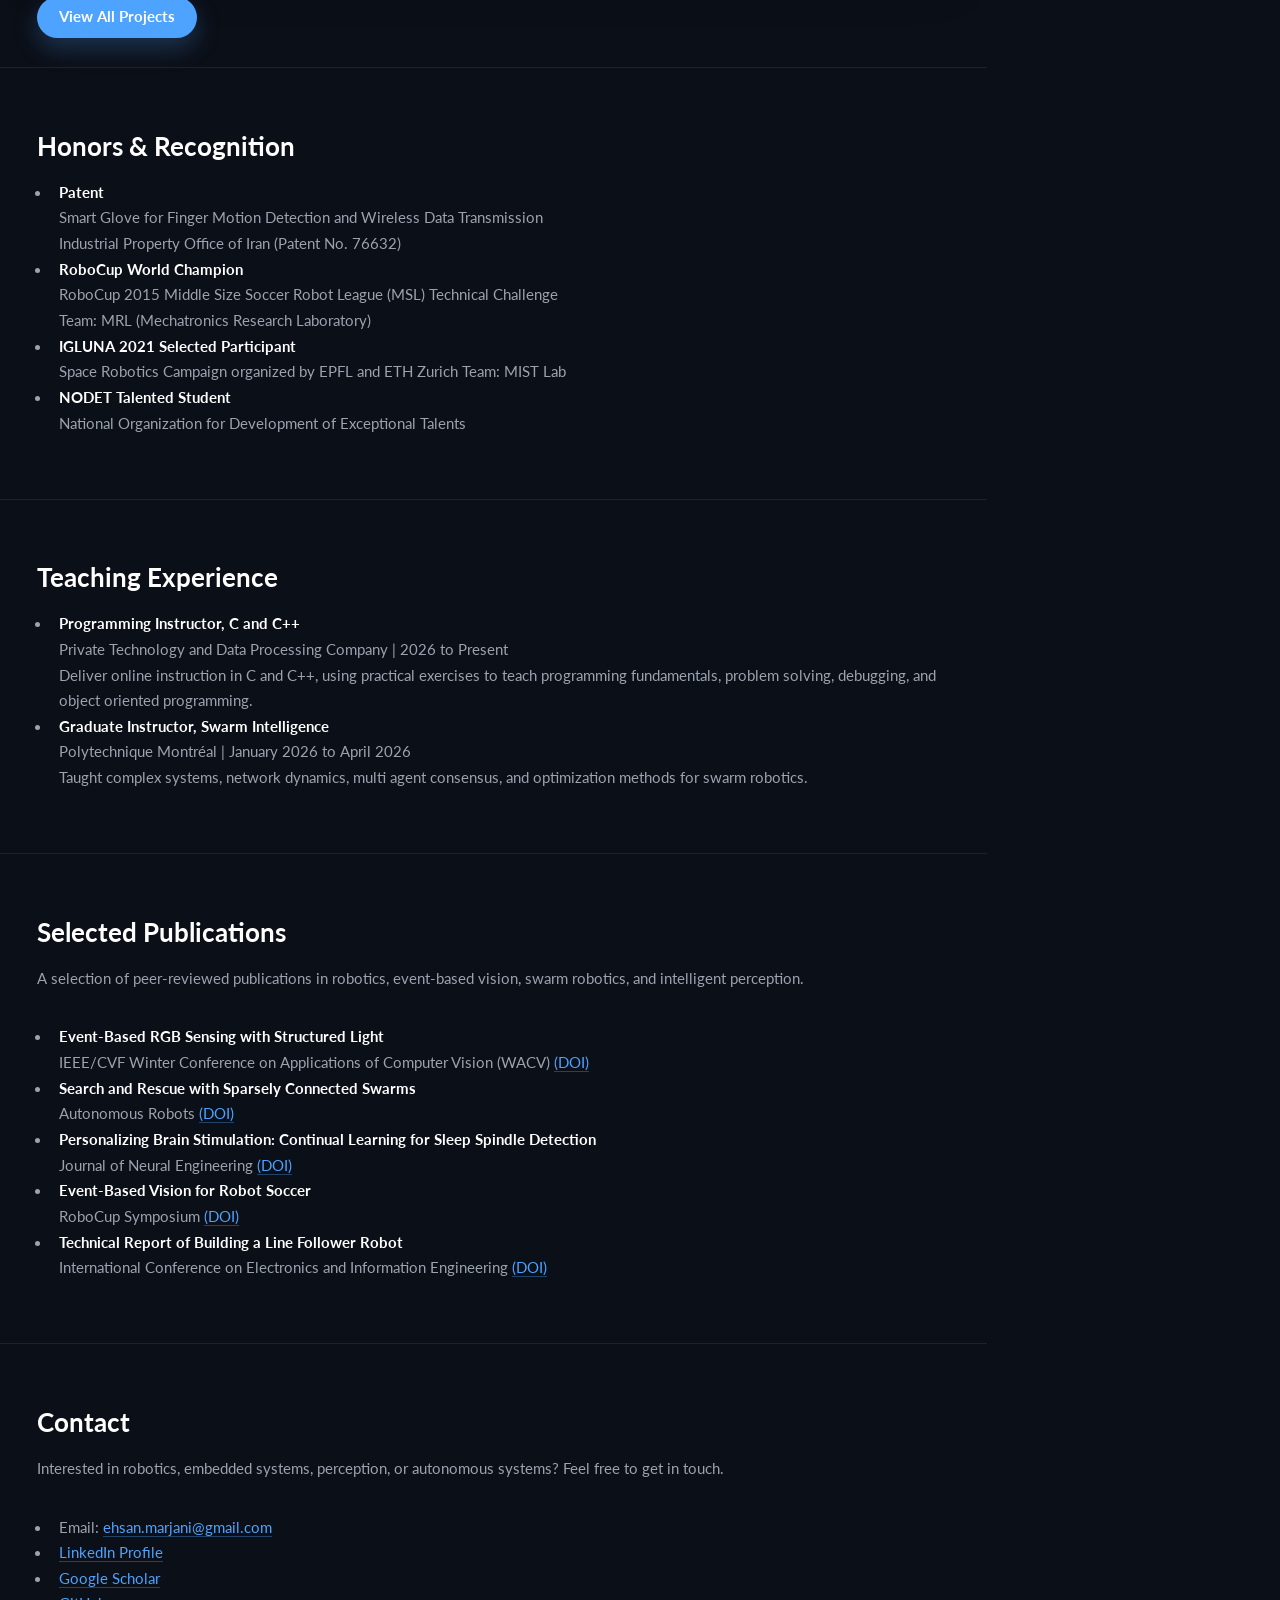
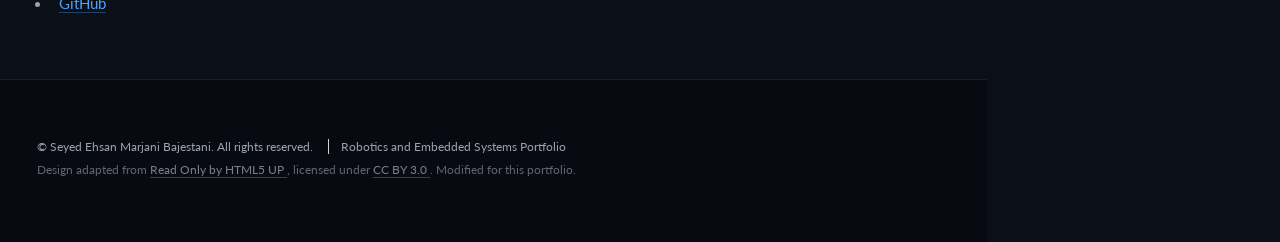
==== commit f520f5dc: "Adjust portfolio content width" ====
--- a/index.html
+++ b/index.html
@@ -31,7 +31,7 @@
     				</span>
     				<h1 id="logo">
 						<a href="#">
-							Seyed Ehsan <span class="sidebar-name-break"><br></span><span class="mobile-name-space"></span>Marjani&nbsp;Bajestani, Ph.D.
+							Seyed&nbsp;Ehsan <span class="sidebar-name-break"><br></span><span class="mobile-name-space"></span>Marjani&nbsp;Bajestani, Ph.D.
 						</a>
 					</h1>
 					<p>
@@ -119,7 +119,7 @@
 
 								<header class="major">
 
-									<h2>Seyed Ehsan Marjani&nbsp;Bajestani, Ph.D.</h2>
+									<h2>Seyed&nbsp;Ehsan Marjani&nbsp;Bajestani, Ph.D.</h2>
 
 									<p>
 										Robotics Systems Engineer<br>
@@ -341,6 +341,7 @@
 												<span>Bluetooth Control</span>
 												<span>Infrared Control</span>
 												<span>Hardware Testing</span>
+												<span>Embedded C</span>
 											</div>
 											<ul class="actions project-card-actions">
 												<li>
@@ -367,7 +368,7 @@
 
 											<p>
 												An open source portable EEG platform for closed loop stimulation.
-												I designed the version 2.2 PCB in Altium Designer and developed
+												I designed the versions 2.1 and 2.2 PCBs in Altium Designer and developed
 												version 2.3 in KiCad, supporting EEG signal acquisition, onboard
 												processing, hardware integration, and experimental prototyping.
 											</p>
@@ -467,12 +468,21 @@
 
 											<div class="technology-tags">
 												<span>Swarm Robotics</span>
+												<span>Search and Rescue</span>
+												<span>Decentralized Coordination</span>
+												<span>Distributed Belief Maps</span>
+												<span>Sparse Connectivity</span>
+												<span>Communication Relay</span>
+												<span>Buzz</span>
+												<span>ROSBuzz</span>
+												<span>ROS</span>
+												<span>ARGoS</span>
+												<span>Hardware-in-the-Loop</span>
 												<span>DJI Matrice 300 RTK</span>
-												<span>DJI Manifold</span>
+												<span>DJI Manifold 2</span>
 												<span>B.A.T.M.A.N. Mesh Network</span>
-												<span>Distributed Belief Maps</span>
-												<span>ROS</span>
-												<span>Python and C++</span>
+												<span>Python</span>
+												<span>C++</span>
 											</div>
 											<ul class="actions project-card-actions">
 												<li>
--- a/assets/css/custom.css
+++ b/assets/css/custom.css
@@ -865,4 +865,62 @@
 
 .project-card-actions .button {
     margin-bottom: 0;
+}
+
+.project-resource .actions {
+    display: flex;
+    flex-wrap: wrap;
+    gap: 0.75em;
+}
+
+.project-resource .actions li {
+    padding: 0;
+}
+
+.project-gallery figure.portrait-gallery-image img {
+    object-fit: contain;
+    background: var(--surface);
+}
+
+/* Wider content area while keeping readable side spacing */
+#main > section > .container,
+#footer > .container {
+    width: min(86%, calc(100% - 3em));
+    max-width: 82em;
+    box-sizing: border-box;
+}
+
+/* Tablet / medium-window spacing */
+@media screen and (max-width: 1280px) {
+
+    #main > section > .container,
+    #footer > .container {
+        width: calc(100% - 5em) !important;
+        max-width: 82em;
+    }
+
+}
+
+/* Normal mobile spacing */
+@media screen and (max-width: 736px) {
+
+    #main > section > .container,
+    #footer > .container {
+        width: 100% !important;
+        max-width: none !important;
+        padding-left: 2.5em !important;
+        padding-right: 2.5em !important;
+    }
+
+}
+
+/* Extra spacing for very narrow screens */
+@media screen and (max-width: 420px) {
+
+    #main > section > .container,
+    #footer > .container {
+        padding-left: 1.5em !important;
+        padding-right: 1.5em !important;
+    }
+
 }
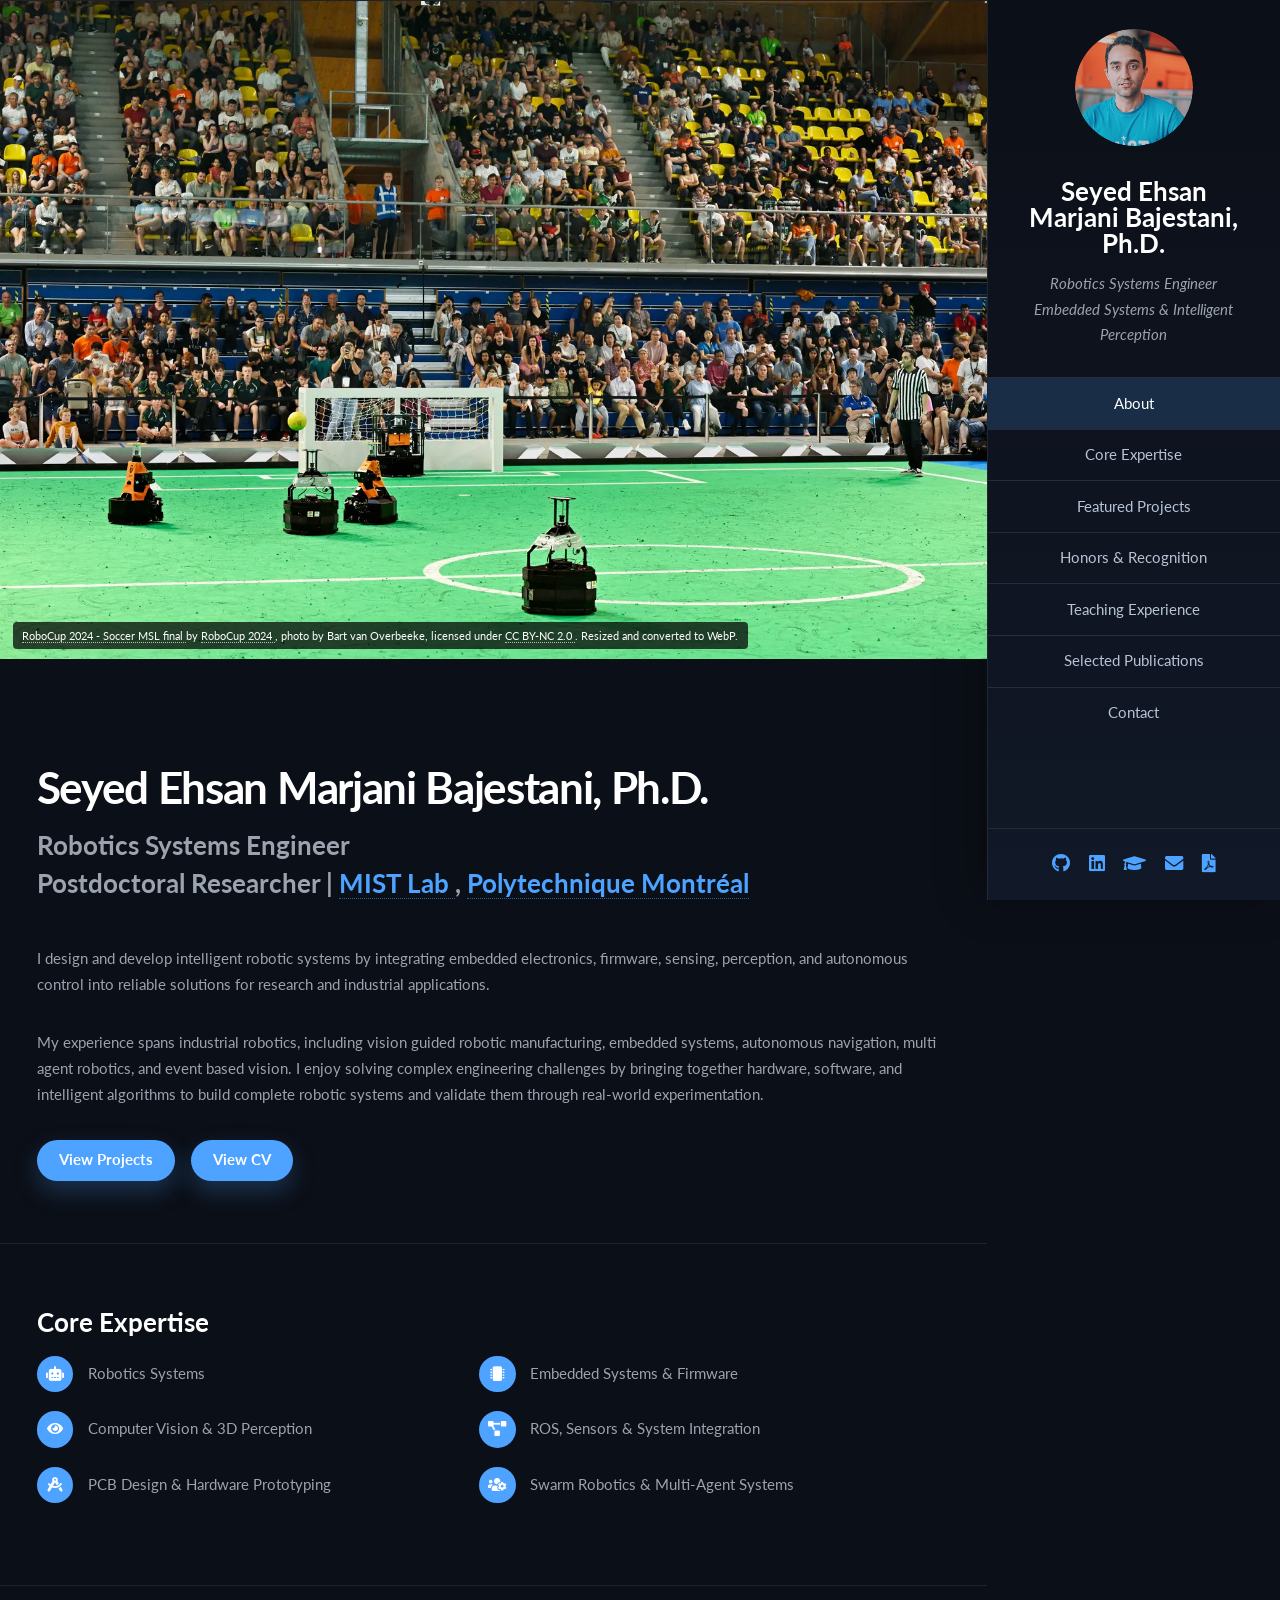
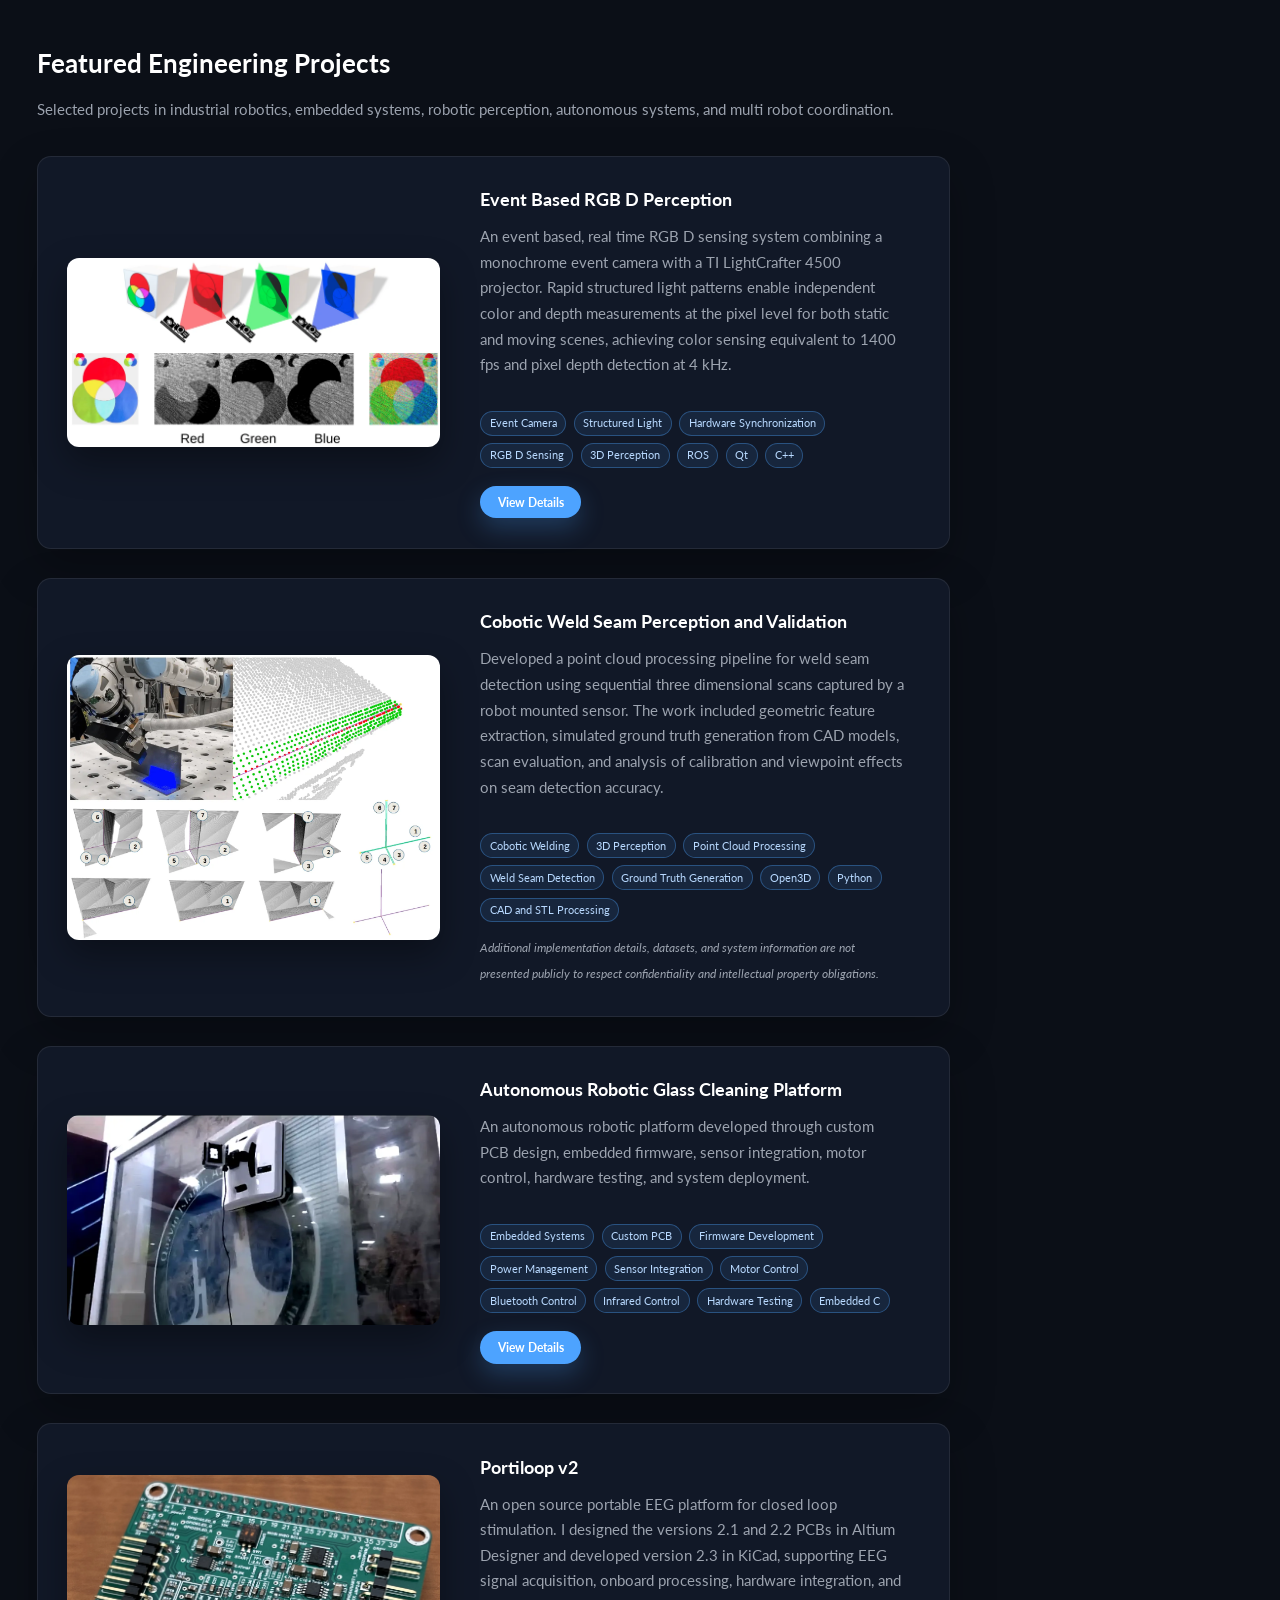
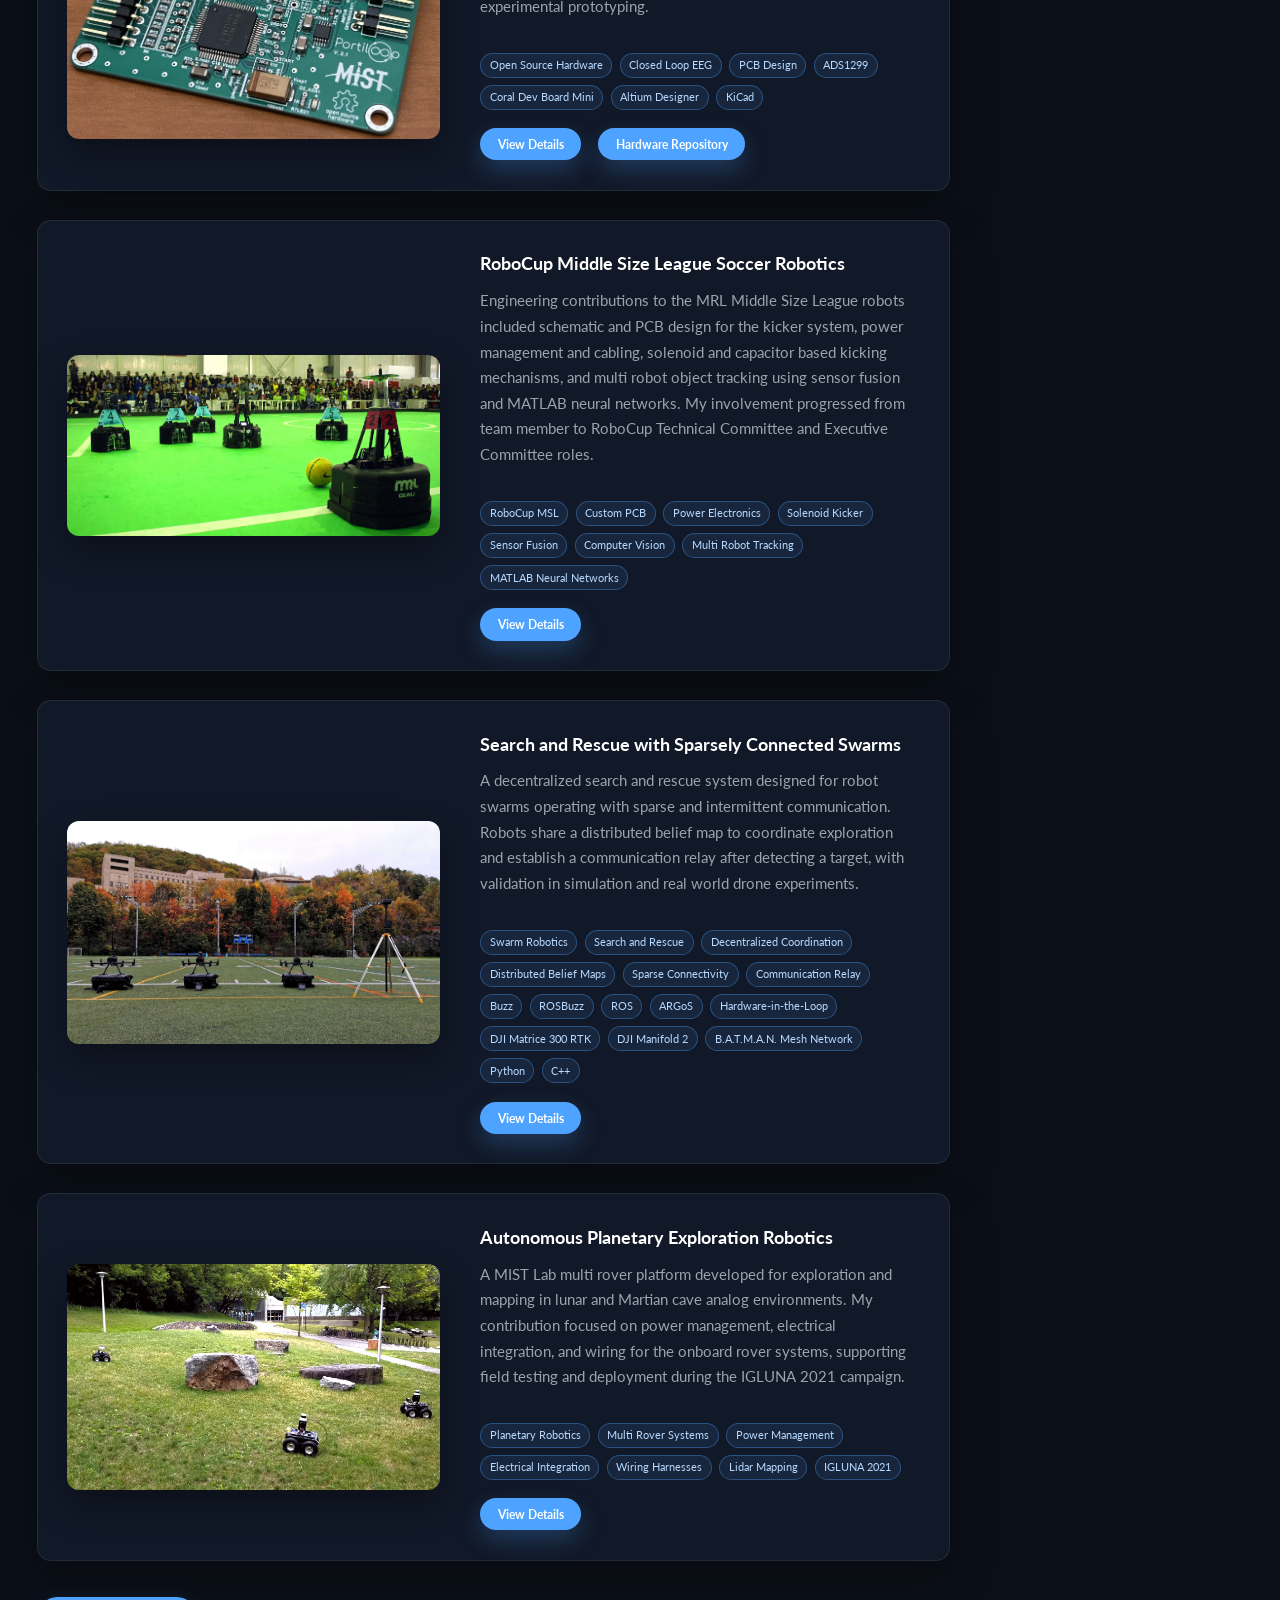
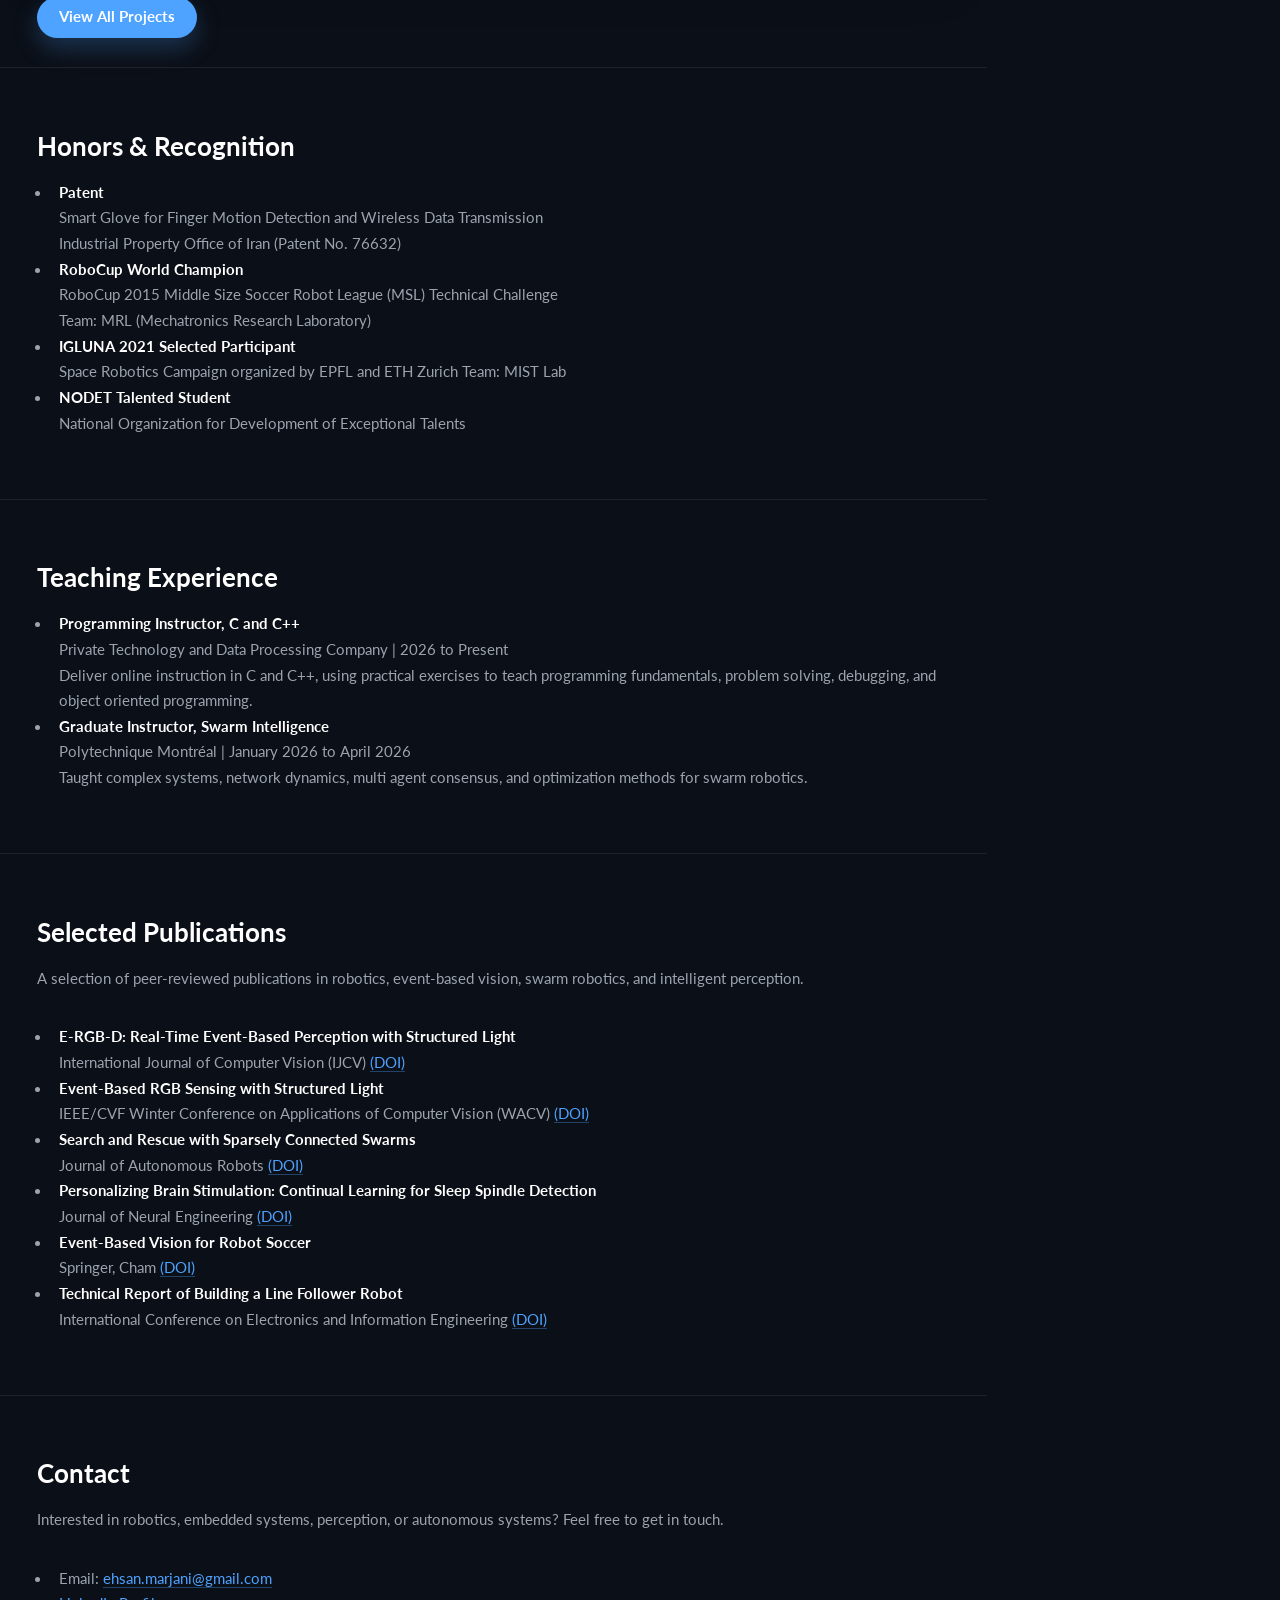
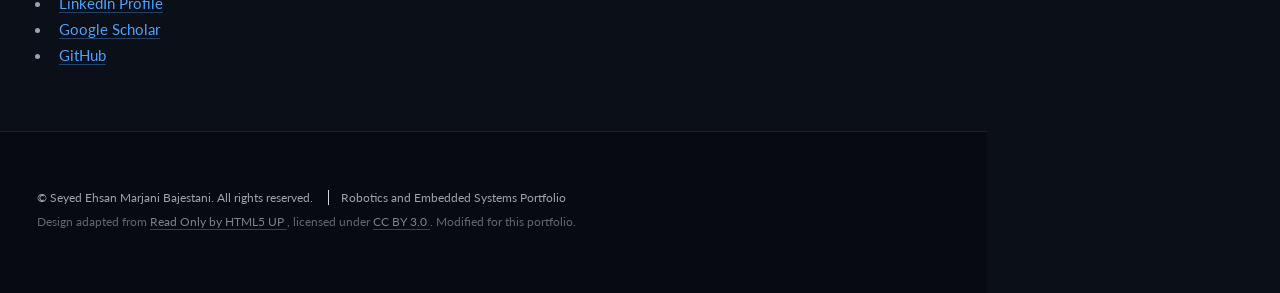
==== commit b61a6ba4: "E-RGB-D added" ====
--- a/index.html
+++ b/index.html
@@ -623,6 +623,12 @@
         							</p>
 
         							<ul>
+										<li>
+                							<strong>E-RGB-D: Real-Time Event-Based Perception with Structured Light</strong><br>
+                							International Journal of Computer Vision (IJCV)
+											<a href="https://doi.org/10.1007/s11263-026-03001-z" target="_blank">(DOI)</a>
+            							</li>
+
             							<li>
                 							<strong>Event-Based RGB Sensing with Structured Light</strong><br>
                 							IEEE/CVF Winter Conference on Applications of Computer Vision (WACV)
@@ -631,7 +637,7 @@
 
             							<li>
                 							<strong>Search and Rescue with Sparsely Connected Swarms</strong><br>
-                							Autonomous Robots
+                							Journal of Autonomous Robots
 											<a href="https://doi.org/10.1007/s10514-022-10080-7" target="_blank">(DOI)</a>
             							</li>
 
@@ -643,7 +649,7 @@
 
             							<li>
                 							<strong>Event-Based Vision for Robot Soccer</strong><br>
-                							RoboCup Symposium
+                							Springer, Cham
 											<a href="https://doi.org/10.1007/978-3-031-85859-8_26" target="_blank">(DOI)</a>
             							</li>
 
--- a/assets/css/custom.css
+++ b/assets/css/custom.css
@@ -923,4 +923,22 @@
         padding-right: 1.5em !important;
     }
 
+}
+
+.project-gallery > figure.project-gallery-one-column,
+.project-gallery > figure.project-gallery-single-column {
+    grid-column: span 1 !important;
+    justify-self: center;
+    width: 100%;
+    max-width: 34em;
+}
+
+/* On mobile, let it behave like the other gallery cards */
+@media screen and (max-width: 736px) {
+
+    .project-gallery > figure.project-gallery-one-column,
+    .project-gallery > figure.project-gallery-single-column {
+        max-width: none;
+    }
+
 }
